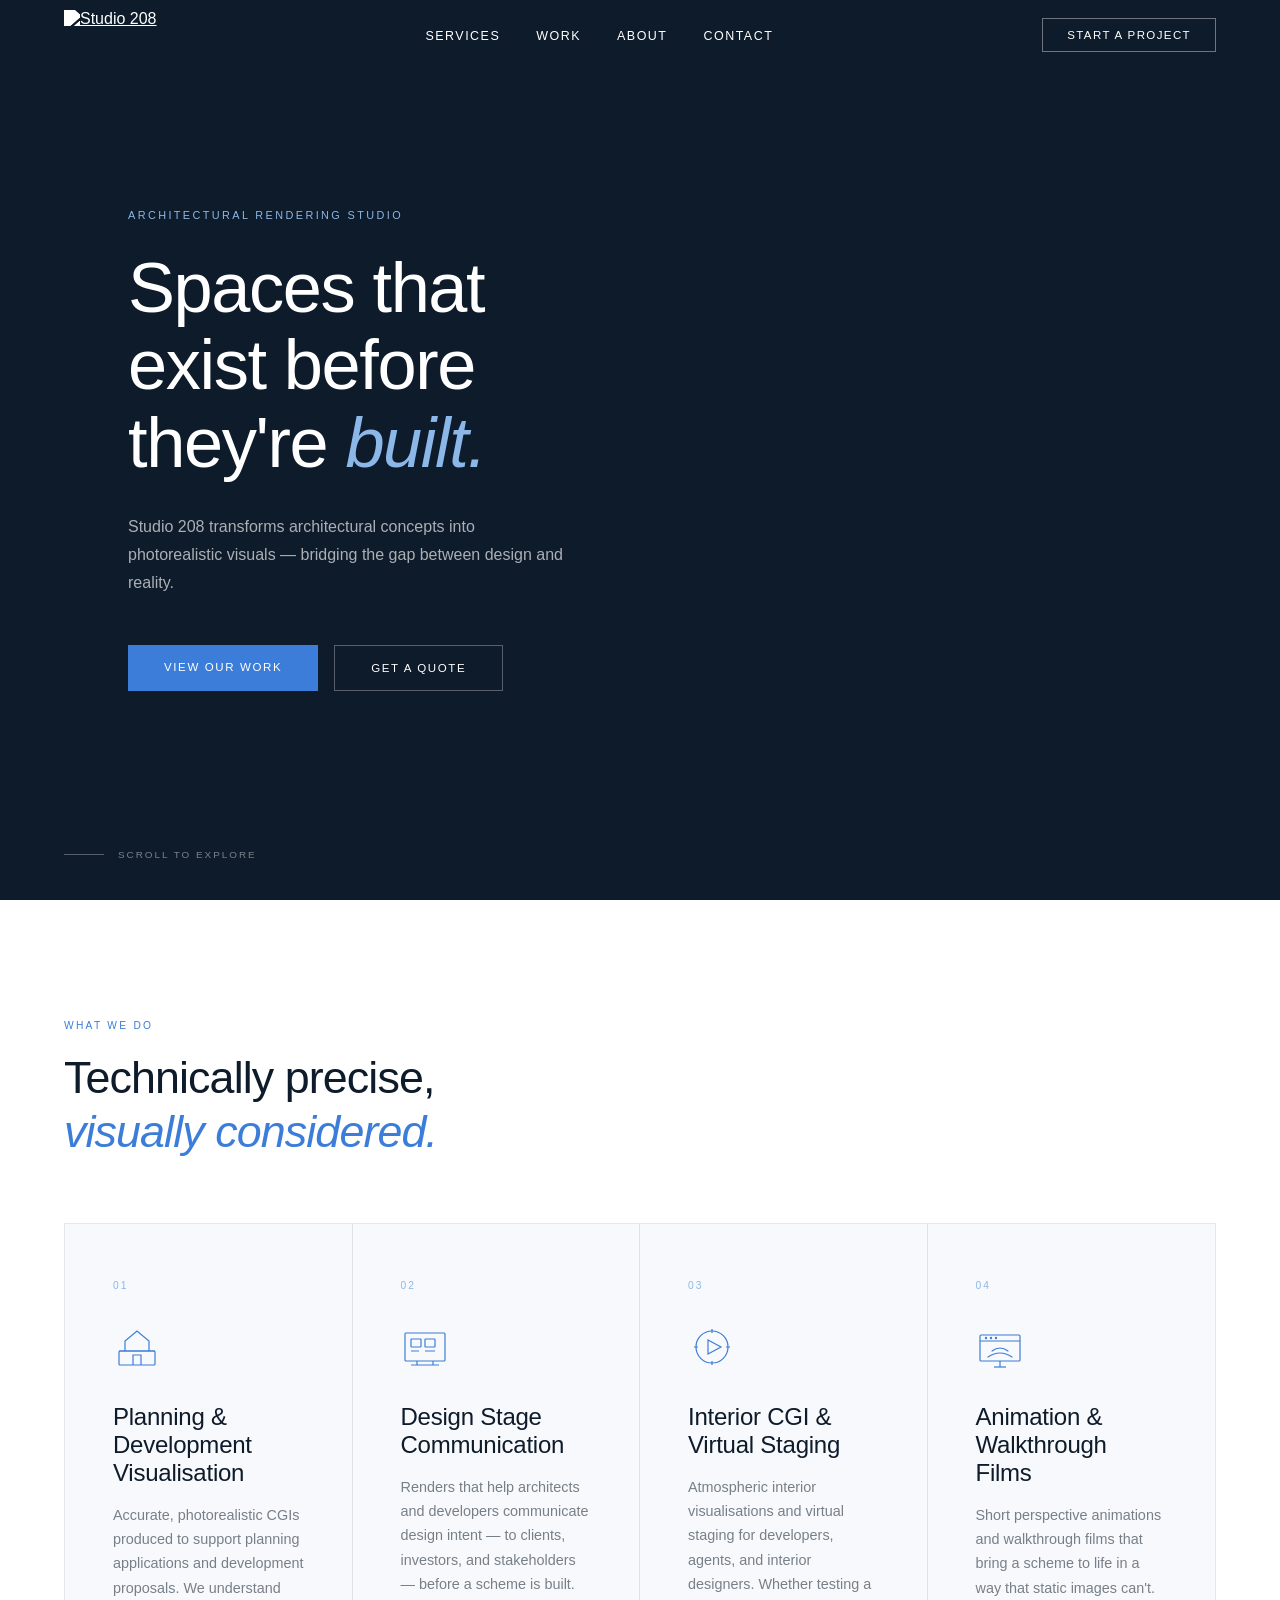
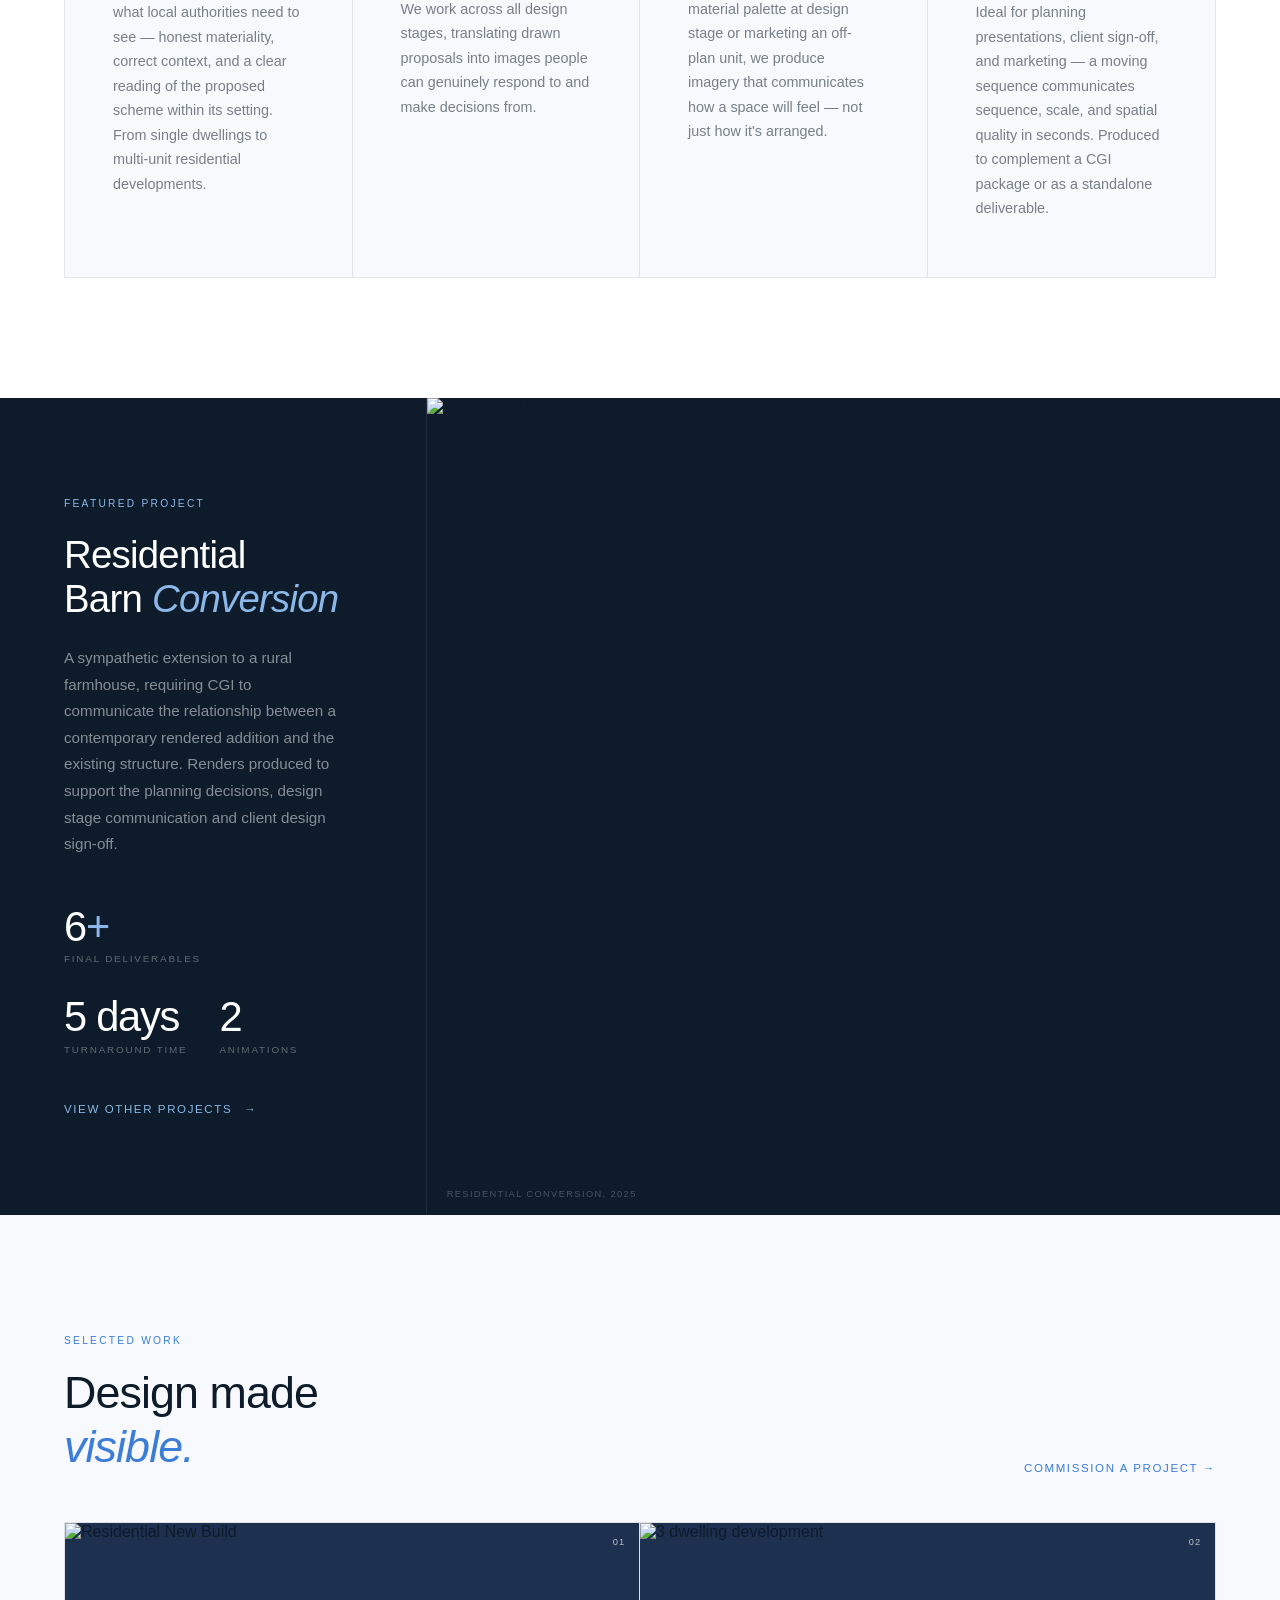
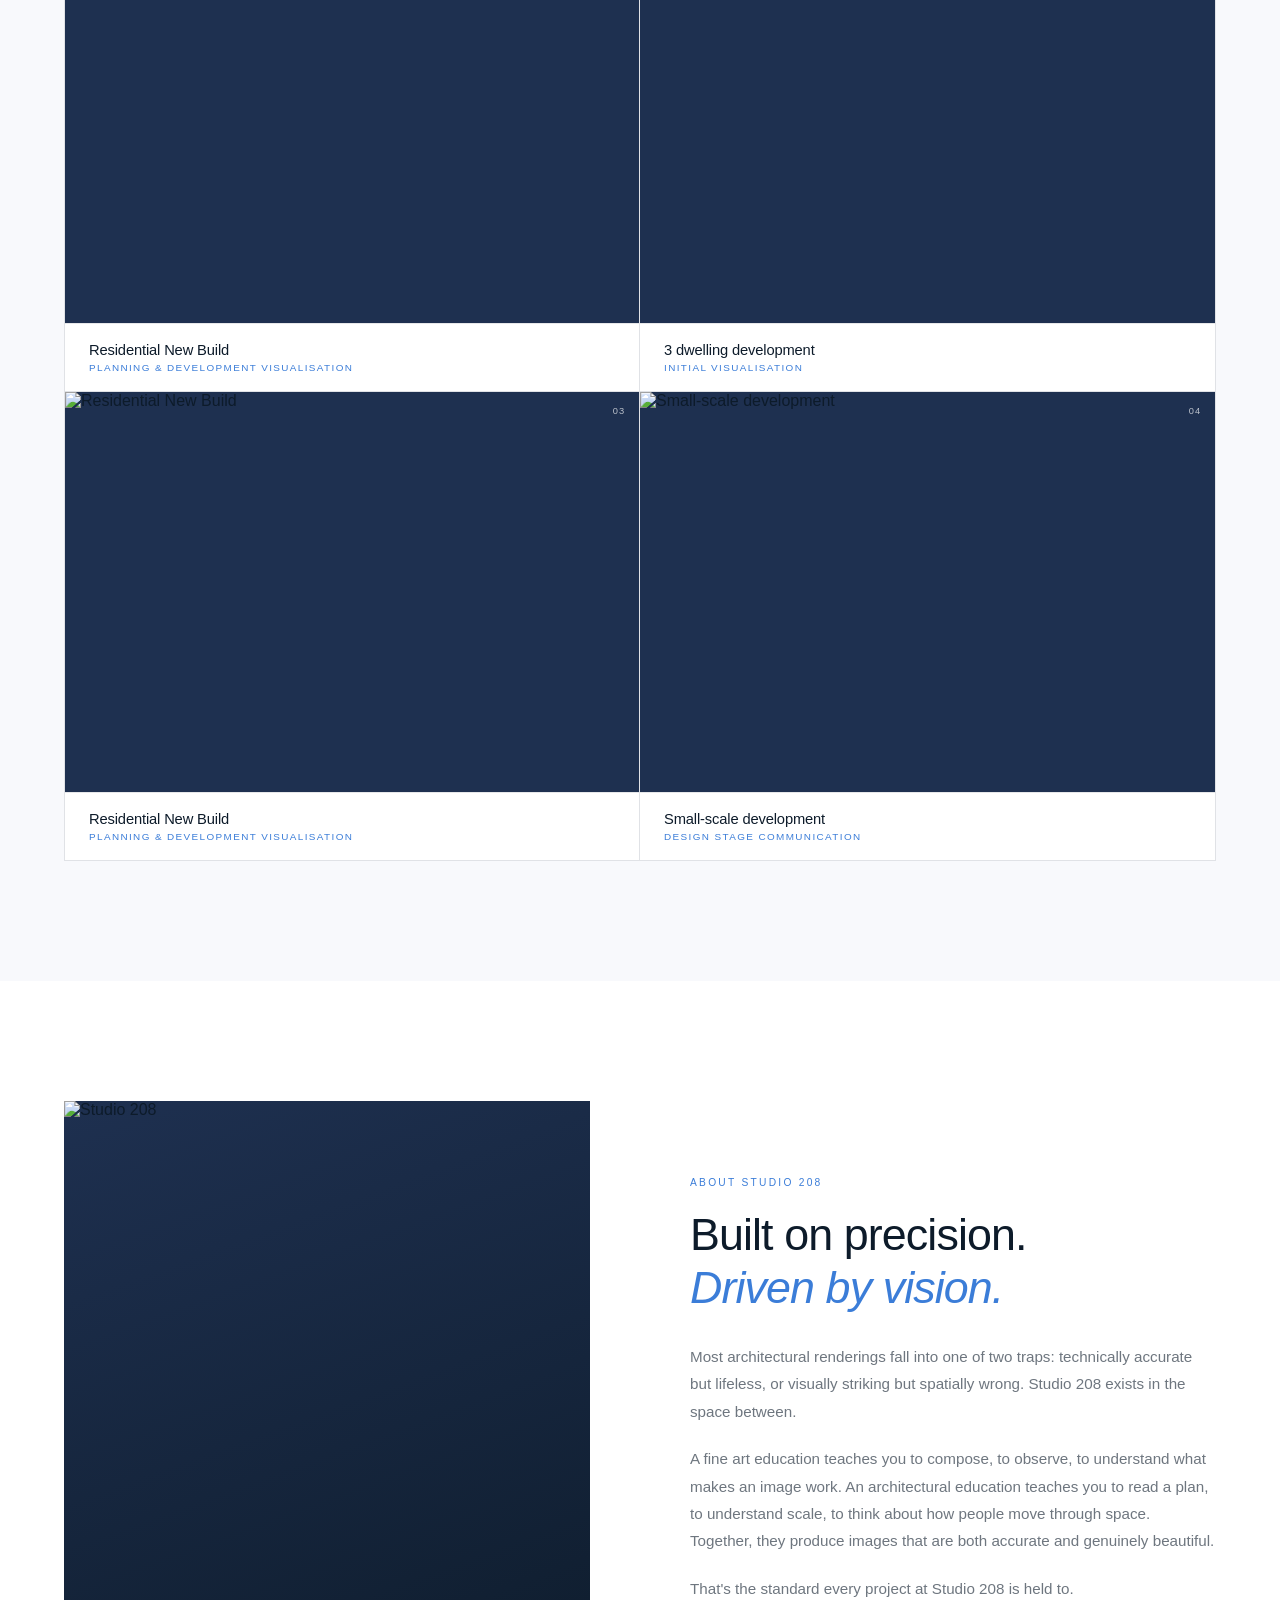
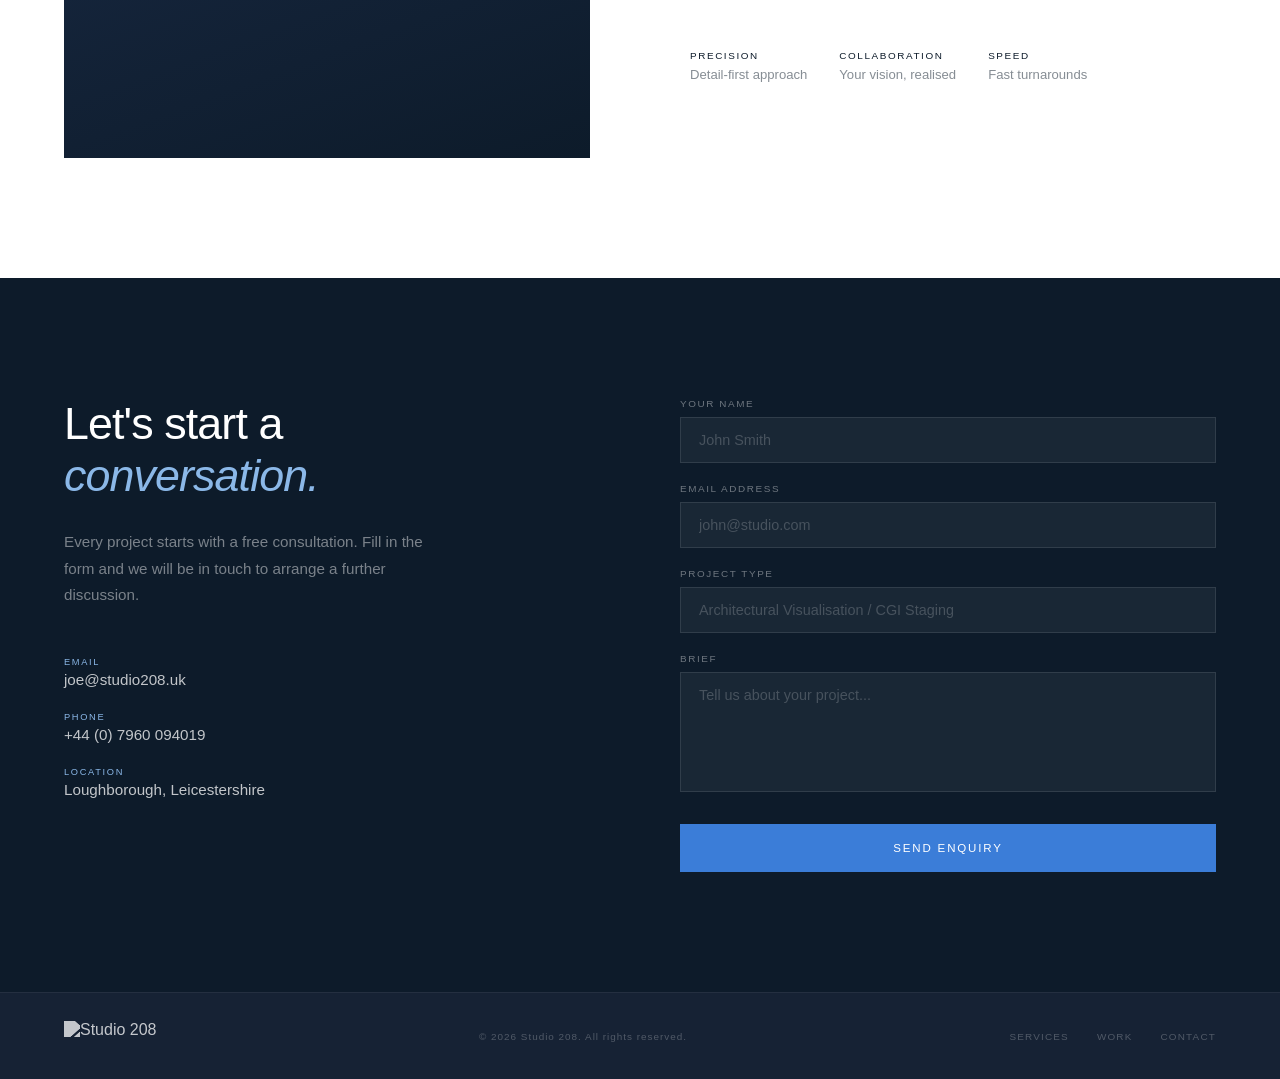
==== index.html @ 5e7001be "Update index.html" ====
<!DOCTYPE html>
<html lang="en"><head><meta http-equiv="Content-Type" content="text/html; charset=UTF-8">
<meta name="viewport" content="width=device-width, initial-scale=1.0">
<title>Studio 208 — Architectural CGI & Rendering Studio</title>
<meta name="description" content="Studio 208 is an architectural CGI and rendering studio based in Loughborough. We produce photorealistic visuals for planning applications, design communication, and virtual staging.">
<meta name="keywords" content="architectural rendering, architectural CGI, planning visualisation, interior CGI, virtual staging, architectural visualisation UK, rendering studio">
<meta name="author" content="Studio 208">
<meta name="robots" content="index, follow">
<link rel="canonical" href="https://studio208.uk/">

<!-- Open Graph -->
<meta property="og:type" content="website">
<meta property="og:url" content="https://studio208.uk/">
<meta property="og:title" content="Studio 208 — Architectural CGI & Rendering Studio">
<meta property="og:description" content="Photorealistic architectural visuals for planning applications, design communication, and virtual staging. Spaces that exist before they're built.">
<meta property="og:image" content="https://pub-74b63b15dc624066a5722d0a6e5751ab.r2.dev/Project_1.png">

<!-- Twitter/X Card -->
<meta name="twitter:card" content="summary_large_image">
<meta name="twitter:title" content="Studio 208 — Architectural CGI & Rendering Studio">
<meta name="twitter:description" content="Photorealistic architectural visuals for planning applications, design communication, and virtual staging.">
<meta name="twitter:image" content="https://pub-74b63b15dc624066a5722d0a6e5751ab.r2.dev/Project_1.png">

<!-- Structured Data -->
<script type="application/ld+json">
{
  "@context": "https://schema.org",
  "@type": "ProfessionalService",
  "name": "Studio 208",
  "description": "Architectural CGI and rendering studio producing photorealistic visuals for planning applications, design communication, and virtual staging.",
  "url": "https://studio208.uk",
  "email": "joe@studio208.uk",
  "telephone": "+447960094019",
  "address": {
    "@type": "PostalAddress",
    "addressLocality": "Loughborough",
    "addressRegion": "Leicestershire",
    "addressCountry": "GB"
  },
  "sameAs": []
}
</script>
<style>
*,*::before,*::after{box-sizing:border-box;margin:0;padding:0;}
html{scroll-behavior:smooth;}
body{
  font-family:'Helvetica Neue',Helvetica,Arial,sans-serif;
  background:#F8F9FC;
  color:#0D1B2A;
  overflow-x:hidden;
}
:root{
  --navy:#0D1B2A;
  --navy-mid:#162234;
  --navy-light:#1E3050;
  --blue:#2A5FA5;
  --blue-mid:#3B7DD8;
  --sky:#8BB8E8;
  --ice:#D4E6F7;
  --white:#FFFFFF;
  --off-white:#F8F9FC;
  --border:rgba(13,27,42,0.1);
}

/* ── NAV ── */
nav{
  position:fixed;top:0;left:0;right:0;z-index:200;
  display:flex;align-items:center;justify-content:space-between;
  padding:10px 64px;
  transition:all 0.4s ease;
}
nav.scrolled{
  background:rgba(248,249,252,0.95);
  backdrop-filter:blur(14px);
  padding:6px 64px;
  border-bottom:1px solid var(--border);
}
.nav-logo img{
  height:50px;
  display:block;
  filter:brightness(0) invert(1);
  transition:filter 0.3s ease;
}
nav.scrolled .nav-logo img{
  filter:brightness(0) invert(0);
}
.nav-links{display:flex;gap:36px;list-style:none;}
.nav-links a{
  font-size:0.78rem;letter-spacing:0.12em;text-transform:uppercase;
  color:var(--white);text-decoration:none;font-weight:400;
  transition:color 0.2s;
}
nav.scrolled .nav-links a{color:var(--navy);}
.nav-links a:hover{color:var(--sky);}
nav.scrolled .nav-links a:hover{color:var(--blue-mid);}
.nav-cta{
  font-size:0.72rem;letter-spacing:0.12em;text-transform:uppercase;
  color:var(--white);border:1px solid rgba(255,255,255,0.4);
  padding:10px 24px;text-decoration:none;font-weight:400;
  transition:all 0.25s;
}
nav.scrolled .nav-cta{color:var(--navy);border-color:var(--navy);}
.nav-cta:hover{background:var(--white);color:var(--navy);}
nav.scrolled .nav-cta:hover{background:var(--navy);color:var(--white);}

/* ── HERO ── */
#hero{
  position:relative;height:100vh;min-height:700px;
  background:var(--navy);overflow:hidden;
  display:flex;align-items:center;
}
#hero-video{
  position:absolute;
  inset:0;
  width:100%;
  height:100%;
  object-fit:cover;
  object-position:center;
  z-index:1;
}
#hero-overlay{
  position:absolute;
  inset:0;
  background:linear-gradient(
    to right,
    rgba(13,27,42,0.82) 0%,
    rgba(13,27,42,0.55) 55%,
    rgba(13,27,42,0.25) 100%
  );
  z-index:2;
}
.hero-content{
  position:relative;z-index:10;
  padding:0 64px;max-width:760px;
}
.hero-eyebrow{
  font-size:0.68rem;letter-spacing:0.22em;text-transform:uppercase;
  color:var(--sky);font-weight:400;margin-bottom:28px;
  opacity:0;transform:translateY(20px);
  animation:fadeUp 0.8s 0.3s forwards;
}
.hero-title{
  font-size:clamp(2.8rem,5.5vw,5.2rem);font-weight:200;
  color:var(--white);line-height:1.1;letter-spacing:-0.02em;margin-bottom:32px;
}
.hero-title .line{display:block;opacity:0;transform:translateY(30px);}
.hero-title .line:nth-child(1){animation:fadeUp 0.9s 0.5s forwards;}
.hero-title .line:nth-child(2){animation:fadeUp 0.9s 0.7s forwards;}
.hero-title .line:nth-child(3){animation:fadeUp 0.9s 0.9s forwards;}
.hero-title em{font-style:italic;font-weight:300;color:var(--sky);}
.hero-sub{
  font-size:1rem;line-height:1.75;color:rgba(255,255,255,0.65);
  font-weight:300;max-width:440px;margin-bottom:48px;
  opacity:0;transform:translateY(20px);animation:fadeUp 0.8s 1.1s forwards;
}
.hero-btns{
  display:flex;gap:16px;
  opacity:0;transform:translateY(20px);animation:fadeUp 0.8s 1.3s forwards;
}
.btn-primary{
  font-size:0.72rem;letter-spacing:0.14em;text-transform:uppercase;
  background:var(--blue-mid);color:var(--white);
  padding:16px 36px;text-decoration:none;font-weight:500;transition:background 0.25s;
}
.btn-primary:hover{background:var(--blue);}
.btn-outline{
  font-size:0.72rem;letter-spacing:0.14em;text-transform:uppercase;
  border:1px solid rgba(255,255,255,0.3);color:var(--white);
  padding:16px 36px;text-decoration:none;font-weight:400;transition:all 0.25s;
}
.btn-outline:hover{background:rgba(255,255,255,0.08);}
.hero-scroll{
  position:absolute;bottom:40px;left:64px;z-index:10;
  display:flex;align-items:center;gap:14px;
  font-size:0.62rem;letter-spacing:0.2em;text-transform:uppercase;
  color:rgba(255,255,255,0.45);
  opacity:0;animation:fadeUp 0.8s 1.6s forwards;
}
.hero-scroll-line{width:40px;height:1px;background:rgba(255,255,255,0.3);}
@keyframes fadeUp{to{opacity:1;transform:translateY(0);}}

/* ── SCROLL REVEAL ── */
.reveal{opacity:0;transform:translateY(40px);transition:opacity 0.7s ease,transform 0.7s ease;}
.reveal.visible{opacity:1;transform:none;}
.reveal-left{opacity:0;transform:translateX(-40px);transition:opacity 0.7s ease,transform 0.7s ease;}
.reveal-left.visible{opacity:1;transform:none;}
.reveal-right{opacity:0;transform:translateX(40px);transition:opacity 0.7s ease,transform 0.7s ease;}
.reveal-right.visible{opacity:1;transform:none;}

/* ── SECTIONS ── */
section{padding:120px 64px;}
.section-label{
  font-size:0.64rem;letter-spacing:0.22em;text-transform:uppercase;
  color:var(--blue-mid);font-weight:500;margin-bottom:20px;
}
.section-title{
  font-size:clamp(2rem,3.5vw,3.2rem);font-weight:200;
  line-height:1.2;letter-spacing:-0.02em;color:var(--navy);
}
.section-title em{font-style:italic;color:var(--blue-mid);}

/* ── SERVICES ── */
#services{background:var(--white);}
.services-grid{
  display:grid;grid-template-columns:repeat(4,1fr);
  gap:0;margin-top:64px;border:1px solid var(--border);
}
.service-card{
  background:var(--off-white);padding:56px 48px;
  position:relative;overflow:hidden;transition:background 0.35s;
  border-right:1px solid var(--border);
}
.service-card:last-child{border-right:none;}
.service-card::before{
  content:'';position:absolute;bottom:0;left:0;right:0;height:3px;
  background:linear-gradient(90deg,var(--blue-mid),var(--sky));
  transform:scaleX(0);transform-origin:left;transition:transform 0.4s ease;
}
.service-card:hover{background:var(--ice);}
.service-card:hover::before{transform:scaleX(1);}
.service-num{font-size:0.64rem;letter-spacing:0.2em;color:var(--sky);font-weight:400;margin-bottom:32px;}
.service-icon{width:48px;height:48px;margin-bottom:28px;color:var(--blue-mid);}
.service-name{font-size:1.5rem;font-weight:300;color:var(--navy);letter-spacing:-0.01em;margin-bottom:16px;}
.service-desc{font-size:0.9rem;line-height:1.7;color:rgba(13,27,42,0.55);font-weight:300;}

/* ── FEATURED ── */
#featured{background:var(--navy);padding:0;position:relative;overflow:hidden;}
#featured-canvas{position:absolute;inset:0;width:100%;height:100%;opacity:0.15;pointer-events:none;}
.featured-inner{position:relative;z-index:5;display:grid;grid-template-columns:4fr 8fr;min-height:680px;}
.featured-left{
  padding:100px 80px 100px 64px;
  display:flex;flex-direction:column;justify-content:center;
  border-right:1px solid rgba(255,255,255,0.08);
}
.featured-label{font-size:0.64rem;letter-spacing:0.22em;text-transform:uppercase;color:var(--sky);margin-bottom:24px;}
.featured-title{
  font-size:clamp(2rem,3vw,3rem);font-weight:200;
  color:var(--white);line-height:1.15;letter-spacing:-0.02em;margin-bottom:24px;
}
.featured-title em{font-style:italic;color:var(--sky);}
.featured-desc{font-size:0.95rem;line-height:1.75;color:rgba(255,255,255,0.5);font-weight:300;margin-bottom:48px;max-width:380px;}
.stats-row{display:flex;gap:32px;margin-bottom:48px;flex-wrap:wrap;}
.stat-num{font-size:2.6rem;font-weight:200;color:var(--white);letter-spacing:-0.03em;line-height:1;white-space:nowrap;}
.stat-num span{color:var(--sky);}
.stat-label{font-size:0.62rem;letter-spacing:0.18em;text-transform:uppercase;color:rgba(255,255,255,0.35);margin-top:6px;}
.featured-link{
  font-size:0.72rem;letter-spacing:0.14em;text-transform:uppercase;
  color:var(--sky);text-decoration:none;display:flex;align-items:center;gap:12px;transition:gap 0.25s;
}
.featured-link:hover{gap:20px;}
.featured-link::after{content:'→';}
.featured-right{display:flex;align-items:stretch;justify-content:center;padding:0;position:relative;}
.render-placeholder{
  width:100%;height:100%;
  position:relative;overflow:hidden;
}
.render-placeholder canvas{position:absolute;inset:0;width:100%;height:100%;}
.render-label{
  position:absolute;bottom:16px;left:20px;
  font-size:0.58rem;letter-spacing:0.15em;text-transform:uppercase;
  color:rgba(255,255,255,0.25);z-index:2;
}

/* ── PROJECTS 2×2 GRID ── */
#projects{background:var(--off-white);}
.projects-header{display:flex;align-items:flex-end;justify-content:space-between;margin-bottom:48px;}
.projects-link{font-size:0.72rem;letter-spacing:0.14em;text-transform:uppercase;color:var(--blue-mid);text-decoration:none;}
.proj-grid{display:grid;grid-template-columns:repeat(2,1fr);gap:0;border:1px solid var(--border);}
.proj-wrap{border-right:1px solid var(--border);border-bottom:1px solid var(--border);}
.proj-wrap:nth-child(2n){border-right:none;}
.proj-wrap:nth-last-child(-n+2){border-bottom:none;}
.proj{
  position:relative;overflow:hidden;cursor:pointer;
  background:var(--navy-light);height:400px;
  opacity:1 !important;transform:none !important;
}

/* ── PROJECT IMAGE ── */
.proj-img{
  position:absolute;inset:0;
  width:100%;height:100%;
  object-fit:cover;
  object-position:center;
  display:block;
  transition:transform 0.6s ease;
}
.proj:hover .proj-img{transform:scale(1.04);}

/* ── PROJECT CANVAS (fallback if no image) ── */
.proj canvas{position:absolute;top:0;left:0;width:100%;height:100%;display:block;}

.proj-overlay{
  position:absolute;inset:0;
  background:linear-gradient(to top,rgba(13,27,42,0.92) 0%,rgba(13,27,42,0) 55%);
  opacity:0;transition:opacity 0.4s;
  display:flex;flex-direction:column;justify-content:flex-end;padding:28px;
  z-index:2;
}
.proj:hover .proj-overlay{opacity:1;}
.proj-overlay-name{font-size:1.05rem;font-weight:300;color:var(--white);letter-spacing:-0.01em;margin-bottom:4px;}
.proj-overlay-type{font-size:0.6rem;letter-spacing:0.18em;text-transform:uppercase;color:var(--sky);}
.proj-num{
  position:absolute;top:14px;right:14px;
  font-size:0.58rem;letter-spacing:0.1em;color:rgba(255,255,255,0.7);
  transition:opacity 0.3s;z-index:3;
}
.proj:hover .proj-num{opacity:0;}
.proj-caption{padding:18px 24px;border-top:1px solid var(--border);background:var(--white);}
.proj-caption-name{font-size:0.92rem;font-weight:400;color:var(--navy);letter-spacing:-0.01em;margin-bottom:4px;}
.proj-caption-type{font-size:0.62rem;letter-spacing:0.14em;text-transform:uppercase;color:var(--blue-mid);font-weight:400;}

/* ── ABOUT ── */
#about{background:var(--white);}
.about-inner{display:grid;grid-template-columns:1fr 1fr;gap:100px;align-items:center;}
.about-image{width:100%;aspect-ratio:4/5;background:linear-gradient(160deg,var(--navy-light),var(--navy));position:relative;overflow:hidden;}
.about-image canvas{position:absolute;inset:0;width:100%;height:100%;display:block;}
.about-text{font-size:0.95rem;line-height:1.8;color:rgba(13,27,42,0.6);font-weight:300;margin-bottom:20px;}
.about-vals{display:flex;gap:32px;margin-top:48px;flex-wrap:wrap;}
.val-name{font-size:0.62rem;letter-spacing:0.16em;text-transform:uppercase;color:var(--navy);font-weight:500;margin-bottom:6px;}
.val-desc{font-size:0.82rem;color:rgba(13,27,42,0.5);font-weight:300;}

/* ── CONTACT ── */
#contact{background:var(--navy);position:relative;overflow:hidden;}
.contact-inner{display:grid;grid-template-columns:1fr 1fr;gap:80px;position:relative;z-index:5;}
.contact-title{font-size:clamp(2.2rem,3.5vw,3.4rem);font-weight:200;color:var(--white);letter-spacing:-0.02em;line-height:1.15;margin-bottom:28px;}
.contact-title em{font-style:italic;color:var(--sky);}
.contact-sub{font-size:0.95rem;line-height:1.75;color:rgba(255,255,255,0.45);font-weight:300;margin-bottom:48px;max-width:380px;}
.contact-details{display:flex;flex-direction:column;gap:24px;}
.contact-item-label{font-size:0.58rem;letter-spacing:0.18em;text-transform:uppercase;color:var(--sky);margin-bottom:4px;}
.contact-item-val{font-size:0.95rem;color:rgba(255,255,255,0.75);font-weight:300;}
.form-group{margin-bottom:20px;}
.form-label{display:block;font-size:0.62rem;letter-spacing:0.16em;text-transform:uppercase;color:rgba(255,255,255,0.4);margin-bottom:8px;}
.form-control{
  width:100%;background:rgba(255,255,255,0.05);
  border:1px solid rgba(255,255,255,0.1);color:var(--white);
  font-family:inherit;font-size:0.9rem;font-weight:300;
  padding:14px 18px;outline:none;transition:border-color 0.2s;
}
.form-control:focus{border-color:var(--sky);}
.form-control::placeholder{color:rgba(255,255,255,0.2);}
textarea.form-control{resize:none;height:120px;}
.btn-form{
  width:100%;font-family:inherit;font-size:0.72rem;letter-spacing:0.16em;
  text-transform:uppercase;background:var(--blue-mid);color:var(--white);
  border:none;padding:18px;cursor:pointer;transition:background 0.25s;margin-top:8px;
}
.btn-form:hover{background:var(--blue);}

/* ── FOOTER ── */
footer{
  background:var(--navy-mid);padding:28px 64px;
  display:flex;align-items:center;justify-content:space-between;
  border-top:1px solid rgba(255,255,255,0.06);
}
footer .footer-logo{height:30px;display:block;filter:brightness(0) invert(1);opacity:0.75;}
.footer-copy{font-size:0.62rem;letter-spacing:0.1em;color:rgba(255,255,255,0.25);}
.footer-links{display:flex;gap:28px;}
.footer-links a{font-size:0.62rem;letter-spacing:0.12em;text-transform:uppercase;color:rgba(255,255,255,0.25);text-decoration:none;transition:color 0.2s;}
.footer-links a:hover{color:rgba(255,255,255,0.6);}

/* ── MOBILE HAMBURGER ── */
.nav-hamburger{display:none;flex-direction:column;gap:5px;cursor:pointer;padding:8px;background:none;border:none;z-index:300;}
.nav-hamburger span{display:block;width:24px;height:1.5px;background:var(--white);transition:all 0.3s ease;}
nav.scrolled .nav-hamburger span{background:var(--navy);}
.nav-hamburger.open span:nth-child(1){transform:translateY(6.5px) rotate(45deg);}
.nav-hamburger.open span:nth-child(2){opacity:0;}
.nav-hamburger.open span:nth-child(3){transform:translateY(-6.5px) rotate(-45deg);}
.nav-mobile-menu{display:none;position:fixed;top:0;left:0;right:0;bottom:0;background:var(--navy);z-index:250;flex-direction:column;align-items:center;justify-content:center;gap:40px;}
.nav-mobile-menu.open{display:flex;}
.nav-mobile-menu a{font-size:1.4rem;letter-spacing:0.1em;text-transform:uppercase;color:var(--white);text-decoration:none;font-weight:200;}
.nav-mobile-menu .nav-cta-mobile{font-size:0.72rem;letter-spacing:0.14em;background:var(--blue-mid);color:var(--white);padding:16px 36px;text-decoration:none;font-weight:500;margin-top:8px;}

/* ── TABLET (≤ 900px) ── */
@media (max-width:900px){
  nav{padding:12px 32px;}
  nav.scrolled{padding:8px 32px;}
  .nav-links,.nav-cta{display:none;}
  .nav-hamburger{display:flex;}
  .nav-logo img{height:20px;}
  section{padding:80px 32px;}
  .hero-content{padding:0 32px;max-width:100%;}
  .hero-scroll{left:32px;}
  .services-grid{grid-template-columns:1fr 1fr;}
  .service-card:nth-child(2){border-right:none;}
  .service-card:nth-child(1),.service-card:nth-child(2){border-bottom:1px solid var(--border);}
  .service-card:nth-child(3){border-bottom:1px solid var(--border);}
  .service-card:nth-child(4){border-right:none;}
  .service-card:nth-child(3){border-right:1px solid var(--border);}
  .service-card:last-child{border-bottom:none;}
  .service-card{padding:40px 32px;}
  .featured-inner{grid-template-columns:1fr;}
  .featured-left{padding:64px 32px;border-right:none;border-bottom:1px solid rgba(255,255,255,0.08);}
  .featured-right{padding:0;min-height:380px;}
  .stats-row{gap:32px;}
  .proj-grid{grid-template-columns:1fr 1fr;}
  .proj{height:320px;}
  .about-inner{grid-template-columns:1fr;gap:48px;}
  .about-image{aspect-ratio:16/9;max-height:400px;}
  .contact-inner{grid-template-columns:1fr;gap:48px;}
  footer{padding:24px 32px;flex-wrap:wrap;gap:16px;}
  footer .footer-logo{height:72px;}
}

/* ── MOBILE (≤ 600px) ── */
@media (max-width:600px){
  nav{padding:10px 20px;}
  nav.scrolled{padding:6px 20px;}
  .nav-logo img{height:18px;}
  section{padding:64px 20px;}
  .hero-title{font-size:clamp(2.2rem,9vw,3.2rem);}
  .hero-sub{font-size:0.9rem;}
  .hero-btns{flex-direction:column;gap:12px;}
  .btn-primary,.btn-outline{text-align:center;padding:14px 28px;}
  .hero-scroll{left:20px;}
  .services-grid{grid-template-columns:1fr;}
  .service-card{border-right:none !important;border-bottom:1px solid var(--border) !important;}
  .service-card:last-child{border-bottom:none !important;}
  .service-card{padding:36px 24px;}
  .service-name{font-size:1.25rem;}
  .featured-left{padding:48px 20px;}
  .featured-right{padding:0;}
  .featured-right{min-height:420px;}
  .stats-row{flex-wrap:wrap;gap:24px;}
  .stat-num{font-size:2rem;}
  .featured-title{font-size:clamp(1.8rem,6vw,2.4rem);}
  .proj-grid{grid-template-columns:1fr;}
  .proj-wrap{border-right:none !important;}
  .proj-wrap:nth-last-child(-n+2){border-bottom:1px solid var(--border) !important;}
  .proj-wrap:last-child{border-bottom:none !important;}
  .proj{height:280px;}
  .proj-caption{padding:14px 20px;}
  .projects-header{flex-direction:column;align-items:flex-start;gap:16px;}
  .about-inner{gap:32px;}

  /* ── ABOUT IMAGE: show full portrait render, no cropping ── */
  .about-image{
    aspect-ratio:unset;       /* remove fixed ratio that was cutting the image */
    max-height:none;          /* remove tablet max-height carried in */
    height:auto;              /* let the image's natural height dictate the container */
    overflow:visible;         /* allow the image to breathe */
  }
  .about-image img{
    position:static !important;   /* take it out of absolute positioning */
    width:100% !important;
    height:auto !important;        /* natural aspect ratio, nothing clipped */
    object-fit:unset !important;
    display:block !important;
  }

  .about-vals{gap:20px;}
  .contact-title{font-size:clamp(1.8rem,6vw,2.8rem);}
  footer{flex-direction:column;align-items:flex-start;gap:20px;padding:24px 20px;}
  footer .footer-logo{height:56px;}
  .footer-links{flex-wrap:wrap;gap:16px;}
}
</style>
</head>
<body>

<!-- NAV -->
<nav id="nav">
  <a href="#" class="nav-logo">
    <img src="https://pub-74b63b15dc624066a5722d0a6e5751ab.r2.dev/Cleaned_Logo_Longer.svg" alt="Studio 208">
  </a>
  <ul class="nav-links">
    <li><a href="#services">Services</a></li>
    <li><a href="#projects">Work</a></li>
    <li><a href="#about">About</a></li>
    <li><a href="#contact">Contact</a></li>
  </ul>
  <a href="#contact" class="nav-cta">Start a Project</a>
  <button class="nav-hamburger" id="hamburger" aria-label="Toggle menu">
    <span></span><span></span><span></span>
  </button>
</nav>

<!-- MOBILE MENU OVERLAY -->
<div class="nav-mobile-menu" id="mobileMenu">
  <a href="#services" class="mobile-link">Services</a>
  <a href="#projects" class="mobile-link">Work</a>
  <a href="#about" class="mobile-link">About</a>
  <a href="#contact" class="mobile-link">Contact</a>
  <a href="#contact" class="nav-cta-mobile">Start a Project</a>
</div>

<!-- HERO -->
<section id="hero">
  <video
    id="hero-video"
    src="https://pub-74b63b15dc624066a5722d0a6e5751ab.r2.dev/Hero_Video.mp4"
    autoplay
    muted
    loop
    playsinline
    preload="auto"
  ></video>
  <div id="hero-overlay"></div>
  <div class="hero-content">
    <div class="hero-eyebrow">Architectural Rendering Studio</div>
    <h1 class="hero-title">
      <span class="line">Spaces that</span>
      <span class="line">exist before</span>
      <span class="line">they're <em>built.</em></span>
    </h1>
    <p class="hero-sub">Studio 208 transforms architectural concepts into photorealistic visuals — bridging the gap between design and reality.</p>
    <div class="hero-btns">
      <a href="#projects" class="btn-primary">View Our Work</a>
      <a href="#contact" class="btn-outline">Get a Quote</a>
    </div>
  </div>
  <div class="hero-scroll">
    <div class="hero-scroll-line"></div>
    Scroll to explore
  </div>
</section>

<!-- SERVICES -->
<section id="services">
  <div class="reveal">
    <div class="section-label">What We Do</div>
    <h2 class="section-title">Technically precise,<br><em>visually considered.</em></h2>
  </div>
  <div class="services-grid">
    <div class="service-card reveal" style="transition-delay:0.05s">
      <div class="service-num">01</div>
      <svg class="service-icon" viewBox="0 0 48 48" fill="none" stroke="currentColor" stroke-width="1.2">
        <rect x="6" y="28" width="36" height="14" rx="1"></rect>
        <path d="M12 28V18l12-10 12 10v10"></path>
        <path d="M20 42V32h8v10"></path>
        <line x1="6" y1="28" x2="42" y2="28"></line>
      </svg>
      <div class="service-name">Planning & Development Visualisation</div>
      <p class="service-desc">Accurate, photorealistic CGIs produced to support planning applications and development proposals. We understand what local authorities need to see — honest materiality, correct context, and a clear reading of the proposed scheme within its setting. From single dwellings to multi-unit residential developments.</p>
    </div>
    <div class="service-card reveal" style="transition-delay:0.15s">
      <div class="service-num">02</div>
      <svg class="service-icon" viewBox="0 0 48 48" fill="none" stroke="currentColor" stroke-width="1.2">
        <rect x="4" y="10" width="40" height="28" rx="1"></rect>
        <path d="M16 38v4M32 38v4M10 42h28"></path>
        <rect x="10" y="16" width="10" height="8" rx="0.5"></rect>
        <rect x="24" y="16" width="10" height="8" rx="0.5"></rect>
        <path d="M10 28h8M24 28h10"></path>
      </svg>
      <div class="service-name">Design Stage Communication</div>
      <p class="service-desc">Renders that help architects and developers communicate design intent — to clients, investors, and stakeholders — before a scheme is built. We work across all design stages, translating drawn proposals into images people can genuinely respond to and make decisions from.</p>
    </div>
    <div class="service-card reveal" style="transition-delay:0.25s">
      <div class="service-num">03</div>
      <svg class="service-icon" viewBox="0 0 48 48" fill="none" stroke="currentColor" stroke-width="1.2">
        <circle cx="24" cy="24" r="16"></circle>
        <polygon points="20,17 20,31 33,24"></polygon>
        <path d="M6 24h4M38 24h4M24 6v4M24 38v4"></path>
      </svg>
      <div class="service-name">Interior CGI & Virtual Staging</div>
      <p class="service-desc">Atmospheric interior visualisations and virtual staging for developers, agents, and interior designers. Whether testing a material palette at design stage or marketing an off-plan unit, we produce imagery that communicates how a space will feel — not just how it's arranged.</p>
    </div>
    <div class="service-card reveal" style="transition-delay:0.35s">
      <div class="service-num">04</div>
      <svg class="service-icon" viewBox="0 0 48 48" fill="none" stroke="currentColor" stroke-width="1.2">
        <rect x="4" y="12" width="40" height="26" rx="1"></rect>
        <path d="M4 18h40"></path>
        <circle cx="10" cy="15" r="1.2" fill="currentColor" stroke="none"></circle>
        <circle cx="15" cy="15" r="1.2" fill="currentColor" stroke="none"></circle>
        <circle cx="20" cy="15" r="1.2" fill="currentColor" stroke="none"></circle>
        <path d="M16 28 Q24 22 32 28" stroke-linecap="round"></path>
        <path d="M12 34 Q24 26 36 34" stroke-linecap="round"></path>
        <line x1="24" y1="38" x2="24" y2="44"></line>
        <line x1="18" y1="44" x2="30" y2="44"></line>
      </svg>
      <div class="service-name">Animation & Walkthrough Films</div>
      <p class="service-desc">Short perspective animations and walkthrough films that bring a scheme to life in a way that static images can't. Ideal for planning presentations, client sign-off, and marketing — a moving sequence communicates sequence, scale, and spatial quality in seconds. Produced to complement a CGI package or as a standalone deliverable.</p>
    </div>
  </div>
</section>

<!-- FEATURED PROJECT -->
<section id="featured">
  <canvas id="featured-canvas" width="1652" height="680"></canvas>
  <div class="featured-inner">
    <div class="featured-left reveal-left">
      <div class="featured-label">Featured Project</div>
      <h2 class="featured-title">Residential<br>Barn <em>Conversion</em></h2>
      <p class="featured-desc">A sympathetic extension to a rural farmhouse, requiring CGI to communicate the relationship between a contemporary rendered addition and the existing structure. Renders produced to support the planning decisions, design stage communication and client design sign-off.</p>
      <div class="stats-row">
        <div><div class="stat-num">6<span>+</span></div><div class="stat-label">Final Deliverables</div></div>
        <div><div class="stat-num">5 days</div><div class="stat-label">Turnaround Time</div></div>
        <div><div class="stat-num">2</div><div class="stat-label">Animations</div></div>
      </div>
      <a href="#projects" class="featured-link">View Other Projects</a>
    </div>
    <div class="featured-right reveal-right">
      <div class="render-placeholder">
        <img src="https://pub-74b63b15dc624066a5722d0a6e5751ab.r2.dev/Project_1.png" 
           alt="Residential Barn Conversion"
           style="position:absolute;inset:0;width:100%;height:100%;object-fit:cover;display:block;">
        <div class="render-label">Residential Conversion, 2025</div>
      </div>
    </div>
  </div>
</section>

<!-- PROJECTS -->
<section id="projects">
  <div class="projects-header reveal">
    <div>
      <div class="section-label">Selected Work</div>
      <h2 class="section-title">Design made<br><em>visible.</em></h2>
    </div>
    <a href="#contact" class="projects-link">Commission a project →</a>
  </div>
  <div class="proj-grid" id="proj-grid"></div>
</section>

<!-- ABOUT -->
<section id="about">
  <div class="about-inner">
    <div class="about-image reveal-left">
        <img src="https://pub-74b63b15dc624066a5722d0a6e5751ab.r2.dev/Dark%20shower%20render.png"
       alt="Studio 208"
       style="position:absolute;inset:0;width:100%;height:100%;object-fit:cover;display:block;">
    </div>
    <div class="reveal-right">
      <div class="section-label">About Studio 208</div>
      <h2 class="section-title" style="margin-bottom:28px">Built on precision.<br><em>Driven by vision.</em></h2>
      <p class="about-text">Most architectural renderings fall into one of two traps: technically accurate but lifeless, or visually striking but spatially wrong. Studio 208 exists in the space between.</p>
      <p class="about-text">A fine art education teaches you to compose, to observe, to understand what makes an image work. An architectural education teaches you to read a plan, to understand scale, to think about how people move through space. Together, they produce images that are both accurate and genuinely beautiful.</p>
      <p class="about-text">That's the standard every project at Studio 208 is held to.</p>
      <div class="about-vals">
        <div><div class="val-name">Precision</div><div class="val-desc">Detail-first approach</div></div>
        <div><div class="val-name">Collaboration</div><div class="val-desc">Your vision, realised</div></div>
        <div><div class="val-name">Speed</div><div class="val-desc">Fast turnarounds</div></div>
      </div>
    </div>
  </div>
</section>

<!-- CONTACT -->
<section id="contact">
  <div class="contact-inner">
    <div class="reveal-left">
      <h2 class="contact-title">Let's start a<br><em>conversation.</em></h2>
      <p class="contact-sub">Every project starts with a free consultation. Fill in the form and we will be in touch to arrange a further discussion.</p>
      <div class="contact-details">
        <div><div class="contact-item-label">Email</div><div class="contact-item-val"><a href="mailto:joe@studio208.uk" style="color:rgba(255,255,255,0.75);text-decoration:none;">joe@studio208.uk</a></div></div>
        <div><div class="contact-item-label">Phone</div><div class="contact-item-val">+44 (0) 7960 094019</div></div>
        <div><div class="contact-item-label">Location</div><div class="contact-item-val">Loughborough, Leicestershire</div></div>
      </div>
    </div>
    <div class="reveal-right">
      <form action="https://formspree.io/f/mnjonloe" method="POST">
        <div class="form-group"><label class="form-label">Your Name</label><input class="form-control" type="text" name="name" placeholder="John Smith" required></div>
        <div class="form-group"><label class="form-label">Email Address</label><input class="form-control" type="email" name="email" placeholder="john@studio.com" required></div>
        <div class="form-group"><label class="form-label">Project Type</label><input class="form-control" type="text" name="project_type" placeholder="Architectural Visualisation / CGI Staging"></div>
        <div class="form-group"><label class="form-label">Brief</label><textarea class="form-control" name="message" placeholder="Tell us about your project..."></textarea></div>
        <button type="submit" class="btn-form">Send Enquiry</button>
      </form>
    </div>
  </div>
</section>

<!-- FOOTER -->
<footer>
  <img class="footer-logo" src="https://pub-74b63b15dc624066a5722d0a6e5751ab.r2.dev/Cleaned_Logo_Longer.svg" alt="Studio 208">
  <div class="footer-copy">© 2026 Studio 208. All rights reserved.</div>
  <div class="footer-links">
    <a href="#services">Services</a>
    <a href="#projects">Work</a>
    <a href="#contact">Contact</a>
  </div>
</footer>

<script>
// ── NAV SCROLL ──
const nav = document.getElementById('nav');
window.addEventListener('scroll', () => {
  nav.classList.toggle('scrolled', window.scrollY > 60);
});

// ── SCROLL REVEAL ──
const io = new IntersectionObserver(entries => {
  entries.forEach(e => { if(e.isIntersecting){e.target.classList.add('visible');io.unobserve(e.target);} });
}, {threshold:0.1});
document.querySelectorAll('.reveal,.reveal-left,.reveal-right').forEach(el => io.observe(el));

// ── FEATURED BG CANVAS ──
(function(){
  const c=document.getElementById('featured-canvas');
  if(!c)return;
  const ctx=c.getContext('2d');
  let W,H,t=0;
  function resize(){W=c.width=c.offsetWidth;H=c.height=c.offsetHeight;}
  function draw(){
    ctx.clearRect(0,0,W,H);t+=0.4;
    const cx=W*0.5,cy=H*0.5;
    for(let r=40;r<Math.min(W,H)*0.55;r+=55){
      ctx.beginPath();
      for(let i=0;i<6;i++){
        const a=(i/6)*Math.PI*2+t*0.002;
        i===0?ctx.moveTo(cx+Math.cos(a)*r,cy+Math.sin(a)*r*0.45):ctx.lineTo(cx+Math.cos(a)*r,cy+Math.sin(a)*r*0.45);
      }
      ctx.closePath();ctx.strokeStyle='rgba(59,125,216,0.08)';ctx.lineWidth=0.6;ctx.stroke();
    }
    for(let i=0;i<8;i++){
      const a=(i/8)*Math.PI*2+t*0.004,r=Math.min(W,H)*0.32;
      const x=cx+Math.cos(a)*r,y=cy+Math.sin(a)*r*0.4,s=16;
      ctx.strokeStyle='rgba(139,184,232,0.1)';ctx.lineWidth=0.7;ctx.strokeRect(x-s,y-s,s*2,s*2);
    }
    requestAnimationFrame(draw);
  }
  window.addEventListener('resize',resize);
  resize();draw();
})();

// ── ABOUT CANVAS ──
(function(){
  const c=document.getElementById('about-canvas');
  if(!c)return;
  const ctx=c.getContext('2d');
  let W,H,drawn=false;
  function resize(){
    const p=c.parentElement;
    W=c.width=p.offsetWidth||400;
    H=c.height=p.offsetHeight||500;
    drawn=false;
  }
  function draw(){
    if(!drawn){
      ctx.clearRect(0,0,W,H);
      const bg=ctx.createLinearGradient(0,0,W,H);
      bg.addColorStop(0,'#1E3050');bg.addColorStop(1,'#0D1B2A');
      ctx.fillStyle=bg;ctx.fillRect(0,0,W,H);
      ctx.strokeStyle='rgba(139,184,232,0.06)';ctx.lineWidth=0.5;
      for(let x=0;x<W;x+=32){ctx.beginPath();ctx.moveTo(x,0);ctx.lineTo(x,H);ctx.stroke();}
      for(let y=0;y<H;y+=32){ctx.beginPath();ctx.moveTo(0,y);ctx.lineTo(W,y);ctx.stroke();}
      ctx.strokeStyle='rgba(139,184,232,0.55)';ctx.lineWidth=1;
      const gnd=H*0.72,bx=W*0.15;
      ctx.beginPath();
      ctx.moveTo(0,gnd);ctx.lineTo(bx,gnd);
      ctx.lineTo(bx,H*0.55);ctx.lineTo(bx+W*0.12,H*0.55);
      ctx.lineTo(bx+W*0.12,H*0.3);ctx.lineTo(bx+W*0.18,H*0.3);
      ctx.lineTo(bx+W*0.18,H*0.15);ctx.lineTo(bx+W*0.32,H*0.15);
      ctx.lineTo(bx+W*0.32,H*0.35);ctx.lineTo(bx+W*0.44,H*0.35);
      ctx.lineTo(bx+W*0.44,H*0.55);ctx.lineTo(bx+W*0.56,H*0.55);
      ctx.lineTo(bx+W*0.56,gnd);ctx.lineTo(W,gnd);
      ctx.stroke();
      ctx.strokeStyle='rgba(59,125,216,0.22)';ctx.lineWidth=0.5;ctx.setLineDash([4,5]);
      ctx.beginPath();ctx.moveTo(bx,H*0.82);ctx.lineTo(bx+W*0.56,H*0.82);ctx.stroke();
      ctx.setLineDash([]);
      [[bx+W*0.18,H*0.15],[bx+W*0.32,H*0.15],[bx+W*0.12,H*0.3],[bx+W*0.32,H*0.35]].forEach(([px,py])=>{
        ctx.beginPath();ctx.arc(px,py,3,0,Math.PI*2);
        ctx.fillStyle='rgba(139,184,232,0.6)';ctx.fill();
      });
      drawn=true;
    }
    requestAnimationFrame(draw);
  }
  window.addEventListener('resize',()=>{resize();draw();});
  setTimeout(()=>{resize();draw();},100);
})();

// ── PROJECT DATA ──
const projects=[
  {
    name: 'Residential New Build',
    type: 'Planning & Development Visualisation',
    img:  'https://pub-74b63b15dc624066a5722d0a6e5751ab.r2.dev/Project_3.png',
    eyebrow: 'Ongoing project · 2025',
    desc: 'A sympathetic conversion of a traditional agricultural barn into a four-bedroom family home. The brief called for retaining the agricultural character of the structure while introducing a contemporary interior language — exposed steelwork, full-height glazing to the south elevation, and a mezzanine study overlooking the open-plan living space.',
    meta: [
      { label: 'Project type', val: 'Residential conversion' },
      { label: 'Services', val: 'Exterior & interior CGI' },
      { label: 'Status', val: 'In progress' },
    ],
    images: [
      'https://pub-74b63b15dc624066a5722d0a6e5751ab.r2.dev/Project_1.png',
      null,
      null,
    ],
    imgLabels: ['Exterior view', 'Image coming soon', 'Image coming soon']
  },
  {
    name: '3 dwelling development',
    type: 'Initial Visualisation',
    img:  'https://pub-74b63b15dc624066a5722d0a6e5751ab.r2.dev/Georgian.png',
    eyebrow: 'Theoretical project · 2024',
    desc: 'A speculative interior visualisation exploring the adaptive reuse of a Victorian warehouse apartment. The project demonstrates how CGI can be used to test material palettes and spatial arrangements before committing to a full scheme.',
    meta: [
      { label: 'Project type', val: 'Interior CGI' },
      { label: 'Services', val: 'Virtual staging' },
      { label: 'Status', val: 'Completed' },
    ],
    images: [
      'https://pub-74b63b15dc624066a5722d0a6e5751ab.r2.dev/Georgian.png',
      null,
    ],
    imgLabels: ['Interior view', 'Image coming soon']
  },
  {
    name: 'Residential New Build',
    type: 'Planning & Development Visualisation',
    img:  'https://pub-74b63b15dc624066a5722d0a6e5751ab.r2.dev/Project_2.jpg',
    eyebrow: 'Ongoing project · 2025',
    desc: 'Photorealistic exterior visualisations for a contemporary self-build in a semi-rural setting. Renders were produced to support a full planning application, communicating the relationship between the proposed building and its landscape context.',
    meta: [
      { label: 'Project type', val: 'New build' },
      { label: 'Services', val: 'Planning CGI' },
      { label: 'Status', val: 'In progress' },
    ],
    images: [
      'https://pub-74b63b15dc624066a5722d0a6e5751ab.r2.dev/Project_2.jpg',
      null,
      null,
    ],
    imgLabels: ['Rear elevation', 'Image coming soon', 'Image coming soon']
  },
  {
    name: 'Small-scale development',
    type: 'Design Stage Communication',
    img:  'https://pub-74b63b15dc624066a5722d0a6e5751ab.r2.dev/4no_homes.png',
    eyebrow: 'Competition entry · 2024',
    desc: 'Atmospheric competition renders for a proposed visitor centre exploring light and shadow as primary architectural devices. A deliberately dramatic rendering approach was chosen to communicate the experiential quality of the proposal to the judging panel.',
    meta: [
      { label: 'Project type', val: 'Cultural / public' },
      { label: 'Services', val: 'Competition CGI' },
      { label: 'Status', val: 'Submitted' },
    ],
    images: [
      'https://pub-74b63b15dc624066a5722d0a6e5751ab.r2.dev/4no_homes.png',
      null,
    ],
    imgLabels: ['Main view', 'Image coming soon']
  },
];

const fallbackCols = ['#1a3a6b','#1e3a5f','#162a4a','#1a3560'];
const grid=document.getElementById('proj-grid');
projects.forEach((p,i)=>{
  const wrap=document.createElement('div');wrap.className='proj-wrap';
  const div=document.createElement('div');div.className='proj';

  if(p.img){
    const img=document.createElement('img');
    img.className='proj-img';
    img.src=p.img;
    img.alt=p.name;
    div.appendChild(img);
  } else {
    const cvs=document.createElement('canvas');
    cvs.style.cssText='position:absolute;top:0;left:0;width:100%;height:100%;display:block;';
    div.appendChild(cvs);
    function drawScene(){
      const W=div.offsetWidth,H=div.offsetHeight;
      if(!W||!H){setTimeout(drawScene,50);return;}
      cvs.width=W;cvs.height=H;
      const ctx=cvs.getContext('2d');
      ctx.clearRect(0,0,W,H);
      const col=fallbackCols[i];
      const sky=ctx.createLinearGradient(0,0,0,H*0.65);
      sky.addColorStop(0,col);sky.addColorStop(1,'#2a4a70');
      ctx.fillStyle=sky;ctx.fillRect(0,0,W,H*0.65);
      ctx.fillStyle='#0d1b2a';ctx.fillRect(0,H*0.65,W,H*0.35);
      ctx.fillStyle='#12243a';ctx.fillRect(0,H*0.72,W,H*0.06);
      const seed=i*17;
      const bw=W*(0.28+(seed%5)*0.035),bh=H*(0.46+(seed%6)*0.045);
      const bx=W*0.5-bw/2+((seed%3)-1)*W*0.05,by=H*0.65-bh;
      const bf=ctx.createLinearGradient(bx,by,bx+bw,by+bh);
      bf.addColorStop(0,'#2a5fa5');bf.addColorStop(0.4,'#1e3a6e');bf.addColorStop(1,'#0d1b2a');
      ctx.fillStyle=bf;ctx.fillRect(bx,by,bw,bh);
      ctx.fillStyle='rgba(139,184,232,0.22)';ctx.fillRect(bx,by,2,bh);
      const wR=Math.max(4,Math.floor(bh/14)),wC=Math.max(2,Math.floor(bw/12));
      const wp=bw/(wC+1),hp=bh/(wR+1);
      for(let r=1;r<=wR;r++) for(let col2=1;col2<=wC;col2++){
        if(Math.random()>0.22){
          ctx.fillStyle=`rgba(139,184,232,${0.25+Math.random()*0.5})`;
          ctx.fillRect(bx+col2*wp-wp*0.22,by+r*hp-hp*0.28,wp*0.44,hp*0.5);
        }
      }
      [-1,1].forEach(side=>{
        const fw=side<0?bx*0.85:(W-(bx+bw))*0.8;
        const fbw=fw*0.55,fbh=H*(0.22+(seed%4)*0.04);
        const fbx=side<0?W*0.03:bx+bw+W*0.04;
        if(fbw>12){
          const ff=ctx.createLinearGradient(fbx,H*0.65-fbh,fbx,H*0.65);
          ff.addColorStop(0,'#162234');ff.addColorStop(1,'#0d1b2a');
          ctx.fillStyle=ff;ctx.fillRect(fbx,H*0.65-fbh,fbw,fbh);
        }
      });
      const gx=W*(0.15+(i%2)*0.5),gy=H*0.1;
      const glow=ctx.createRadialGradient(gx,gy,0,gx,gy,H*0.28);
      glow.addColorStop(0,'rgba(139,184,232,0.14)');glow.addColorStop(1,'rgba(0,0,0,0)');
      ctx.fillStyle=glow;ctx.fillRect(0,0,W,H*0.65);
    }
    window.addEventListener('resize',drawScene);
    setTimeout(drawScene,200+i*20);
  }

  const ov=document.createElement('div');ov.className='proj-overlay';
  ov.innerHTML=`<div class="proj-overlay-name">${p.name}</div><div class="proj-overlay-type">${p.type}</div>`;
  div.appendChild(ov);

  const num=document.createElement('div');num.className='proj-num';
  num.textContent=String(i+1).padStart(2,'0');div.appendChild(num);

  const caption=document.createElement('div');caption.className='proj-caption';
  caption.innerHTML=`<div class="proj-caption-name">${p.name}</div><div class="proj-caption-type">${p.type}</div>`;

  div.style.cursor='pointer';
  caption.style.cursor='pointer';

  wrap.appendChild(div);wrap.appendChild(caption);grid.appendChild(wrap);
});

// ── HAMBURGER MENU ──
const hamburger=document.getElementById('hamburger');
const mobileMenu=document.getElementById('mobileMenu');
hamburger.addEventListener('click',()=>{
  hamburger.classList.toggle('open');
  mobileMenu.classList.toggle('open');
  document.body.style.overflow=mobileMenu.classList.contains('open')?'hidden':'';
});
mobileMenu.querySelectorAll('a').forEach(link=>{
  link.addEventListener('click',()=>{
    hamburger.classList.remove('open');
    mobileMenu.classList.remove('open');
    document.body.style.overflow='';
  });
});
  
// ── IOS VIDEO AUTOPLAY NUDGE ──
(function(){
  const v = document.getElementById('hero-video');
  if(!v) return;
  // Attempt play immediately
  const p = v.play();
  if(p !== undefined){
    p.catch(() => {
      // Autoplay blocked — try again on first user interaction
      const tryPlay = () => { v.play(); document.removeEventListener('touchstart', tryPlay); };
      document.addEventListener('touchstart', tryPlay, {once: true});
    });
  }
})();
</script>
</body>
</html>
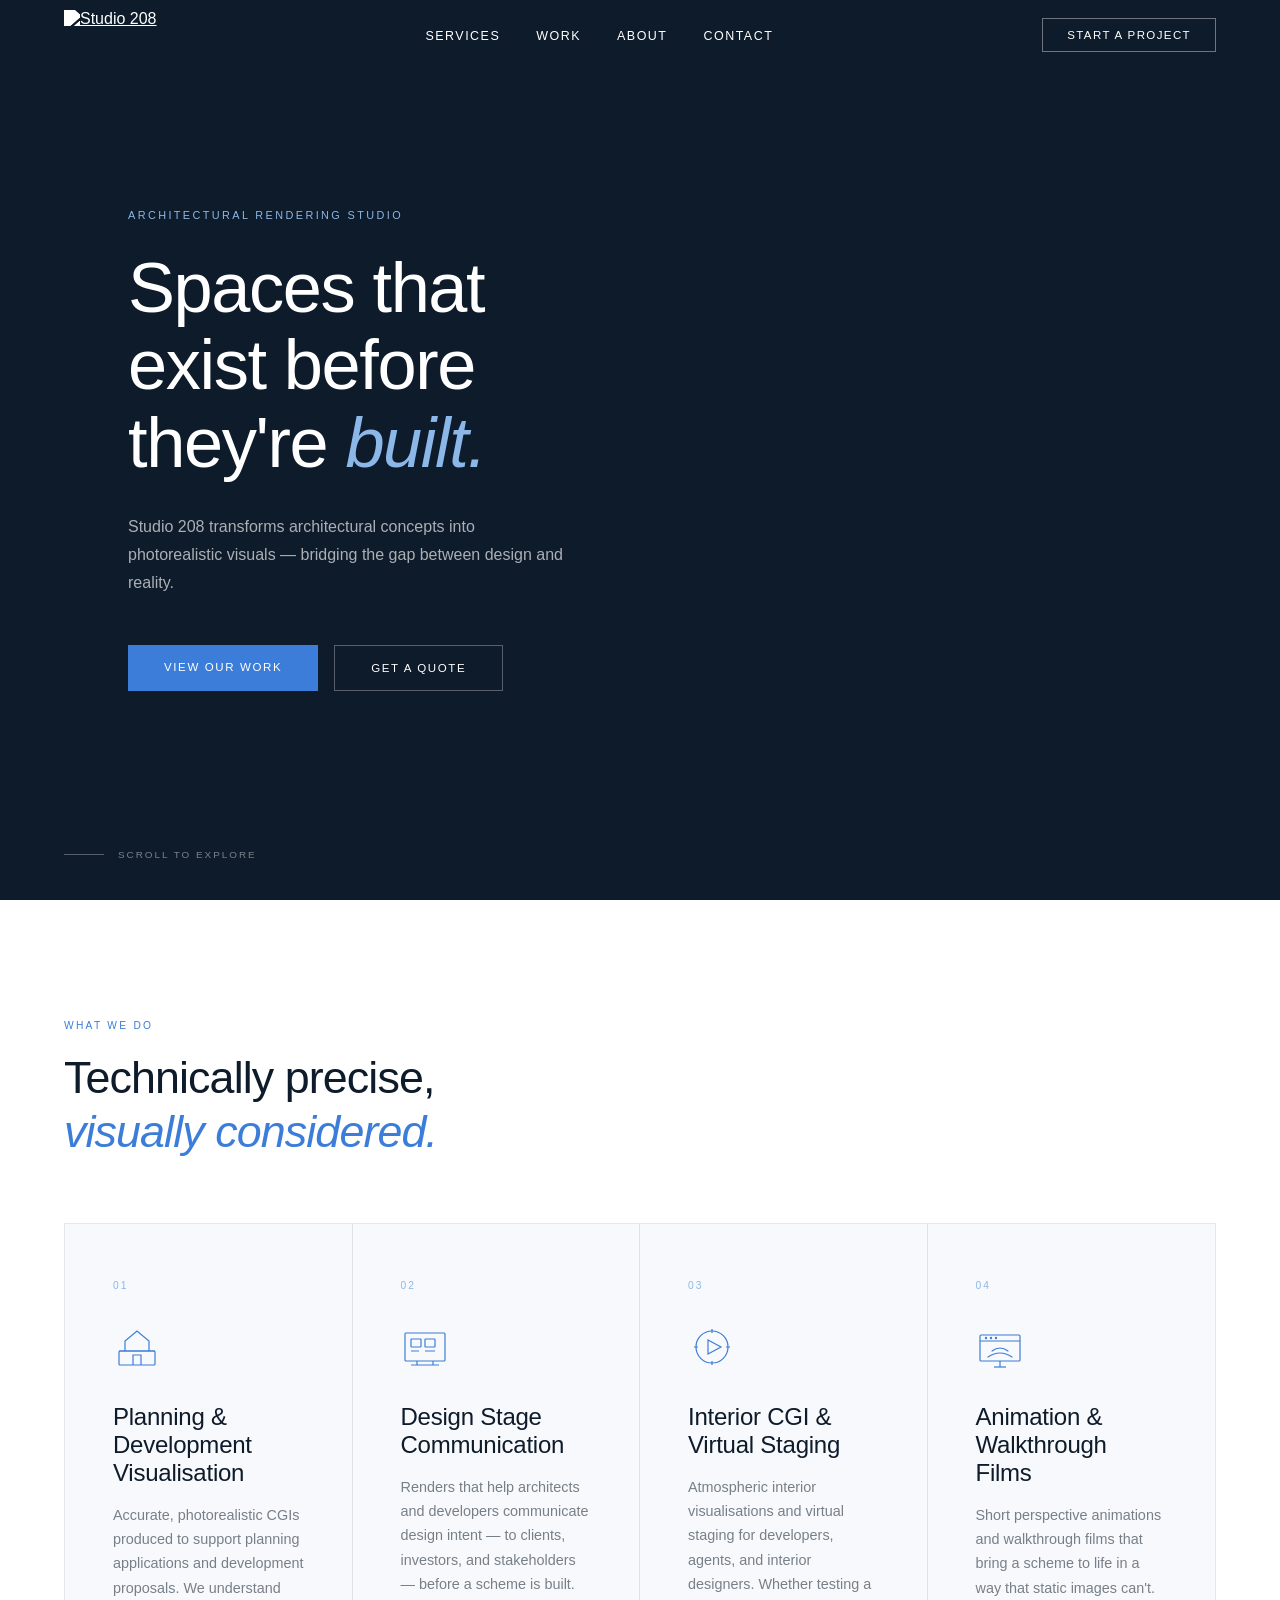
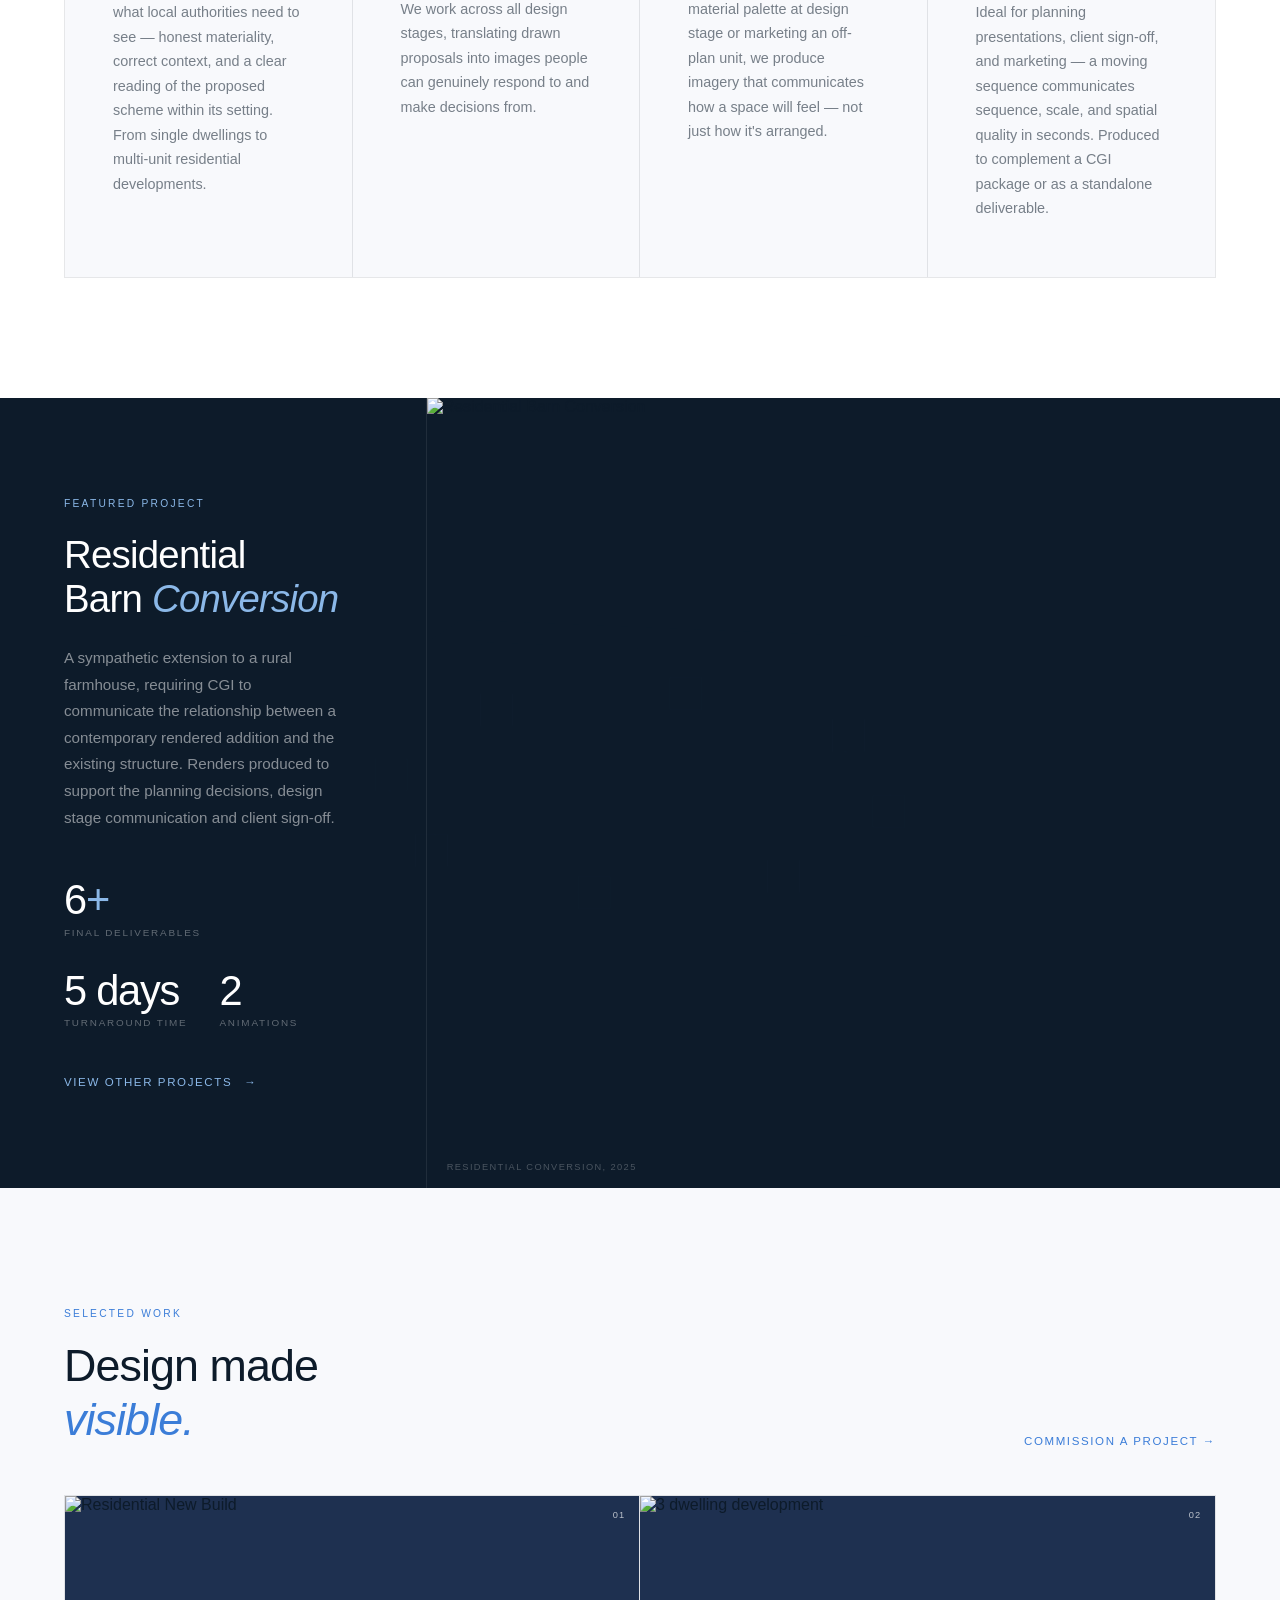
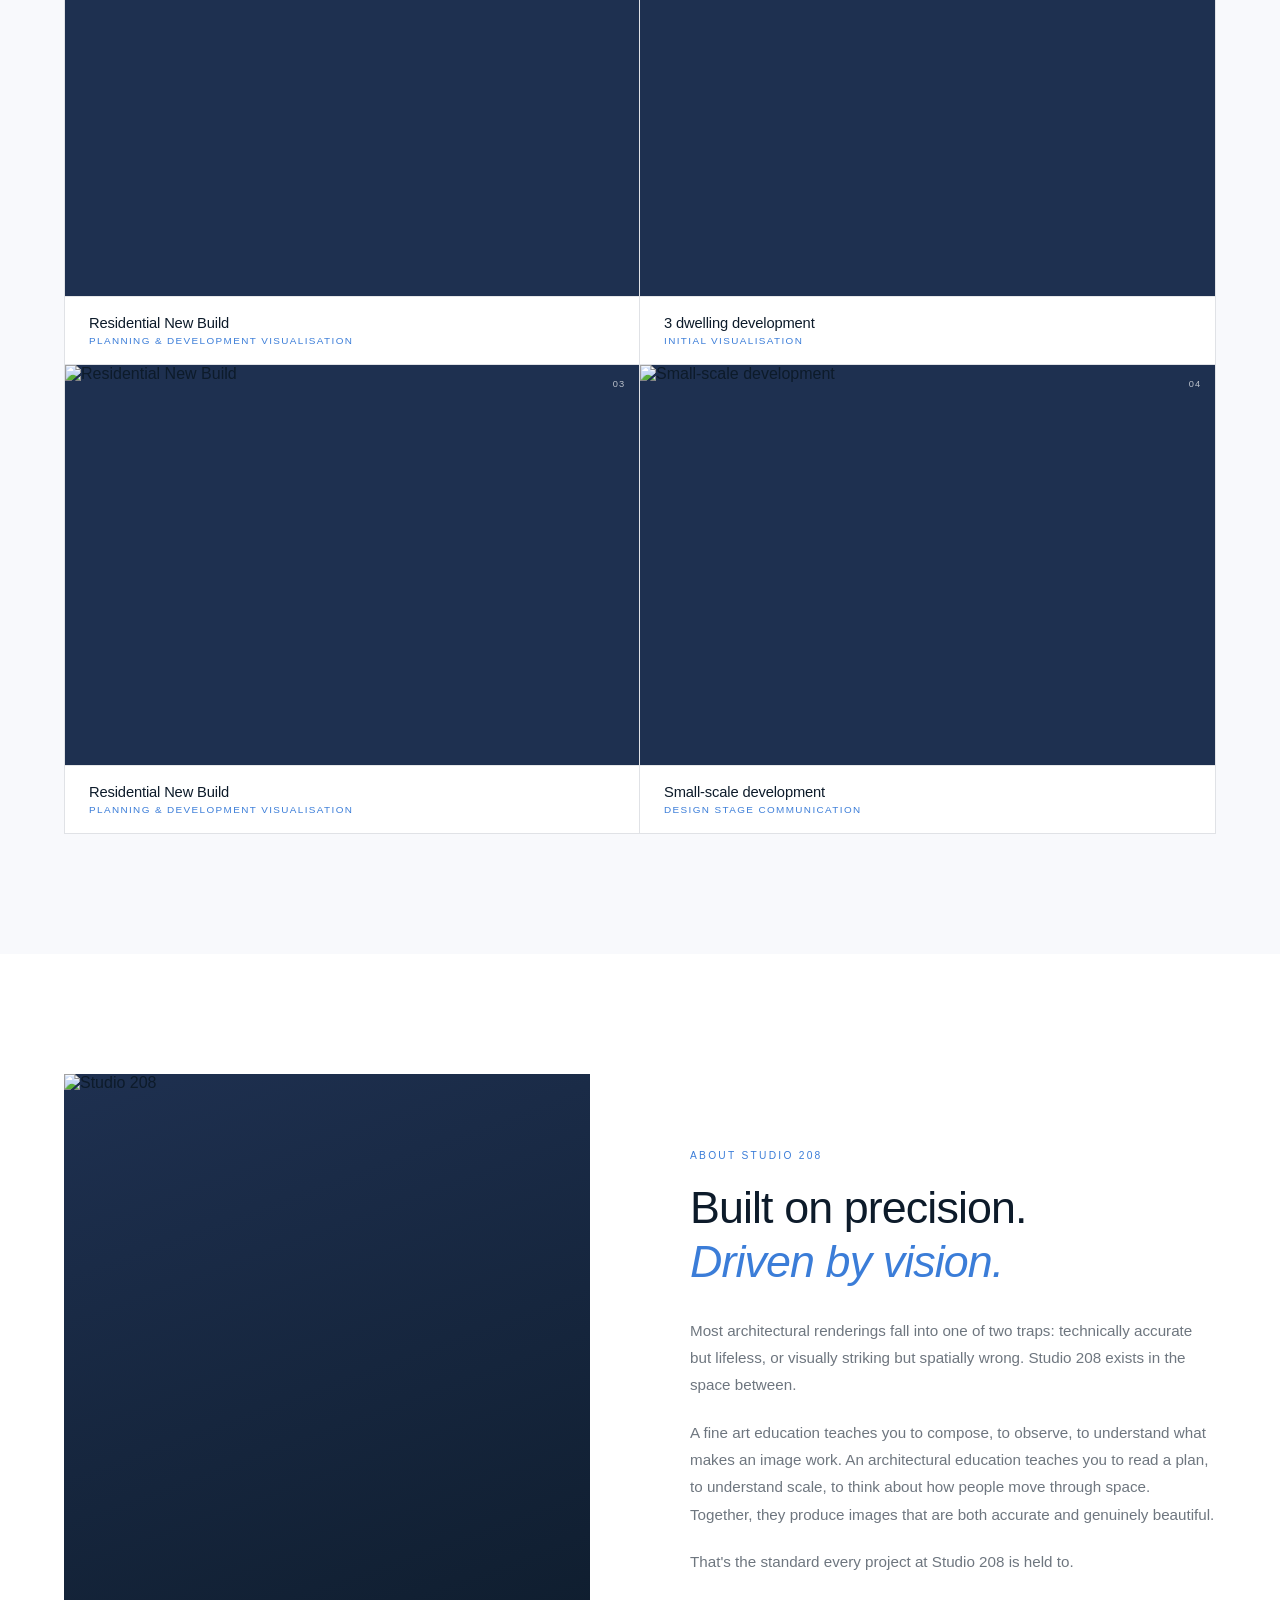
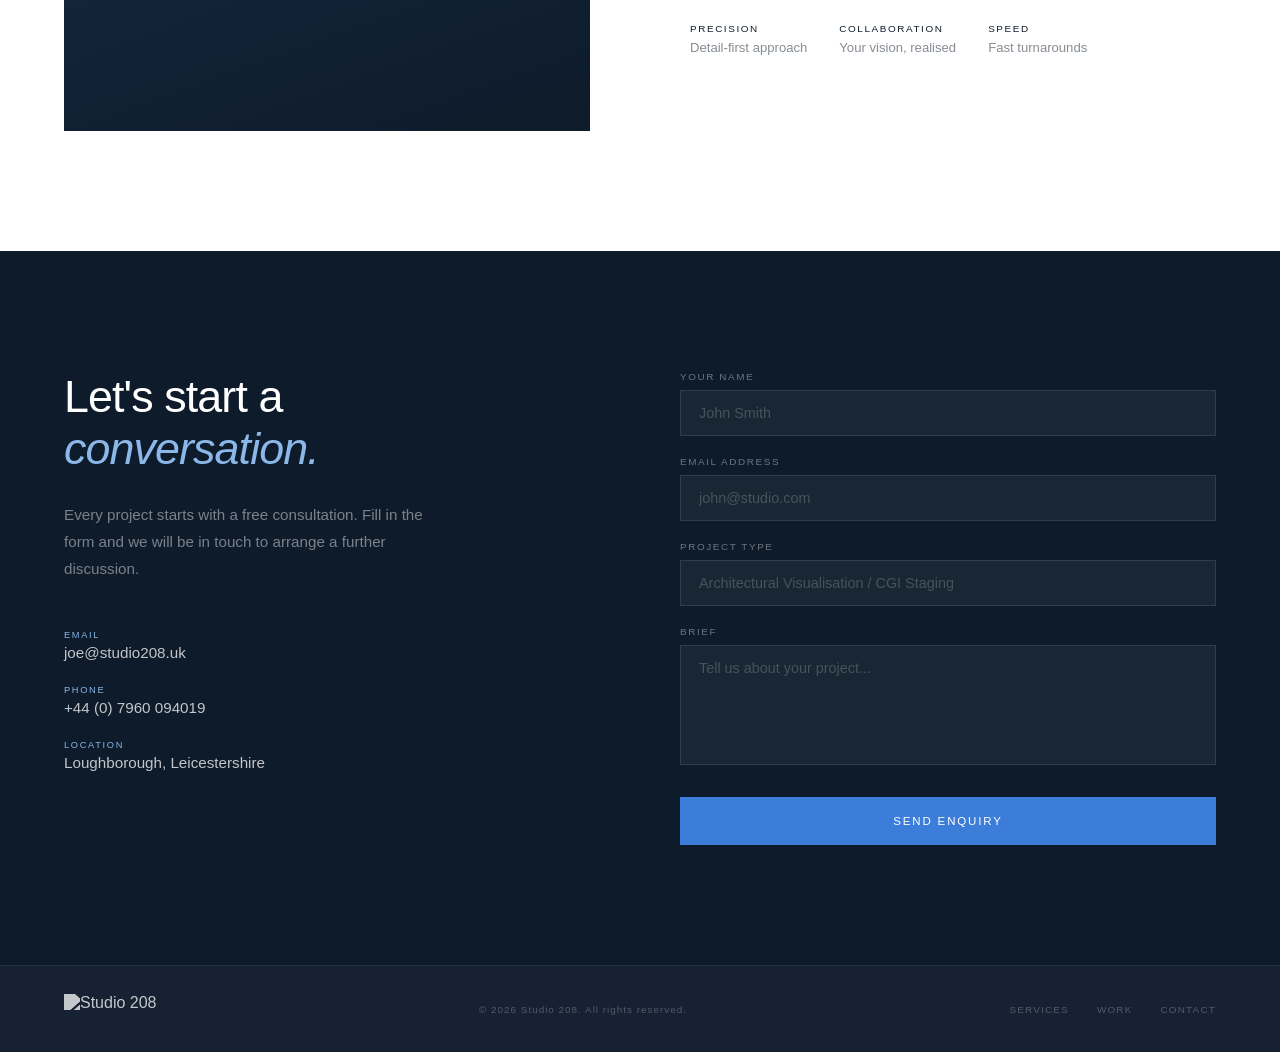
==== commit df7b2efb: "Update index.html" ====
--- a/index.html
+++ b/index.html
@@ -580,7 +580,7 @@
     <div class="featured-left reveal-left">
       <div class="featured-label">Featured Project</div>
       <h2 class="featured-title">Residential<br>Barn <em>Conversion</em></h2>
-      <p class="featured-desc">A sympathetic extension to a rural farmhouse, requiring CGI to communicate the relationship between a contemporary rendered addition and the existing structure. Renders produced to support the planning decisions, design stage communication and client design sign-off.</p>
+      <p class="featured-desc">A sympathetic extension to a rural farmhouse, requiring CGI to communicate the relationship between a contemporary rendered addition and the existing structure. Renders produced to support the planning decisions, design stage communication and client sign-off.</p>
       <div class="stats-row">
         <div><div class="stat-num">6<span>+</span></div><div class="stat-label">Final Deliverables</div></div>
         <div><div class="stat-num">5 days</div><div class="stat-label">Turnaround Time</div></div>
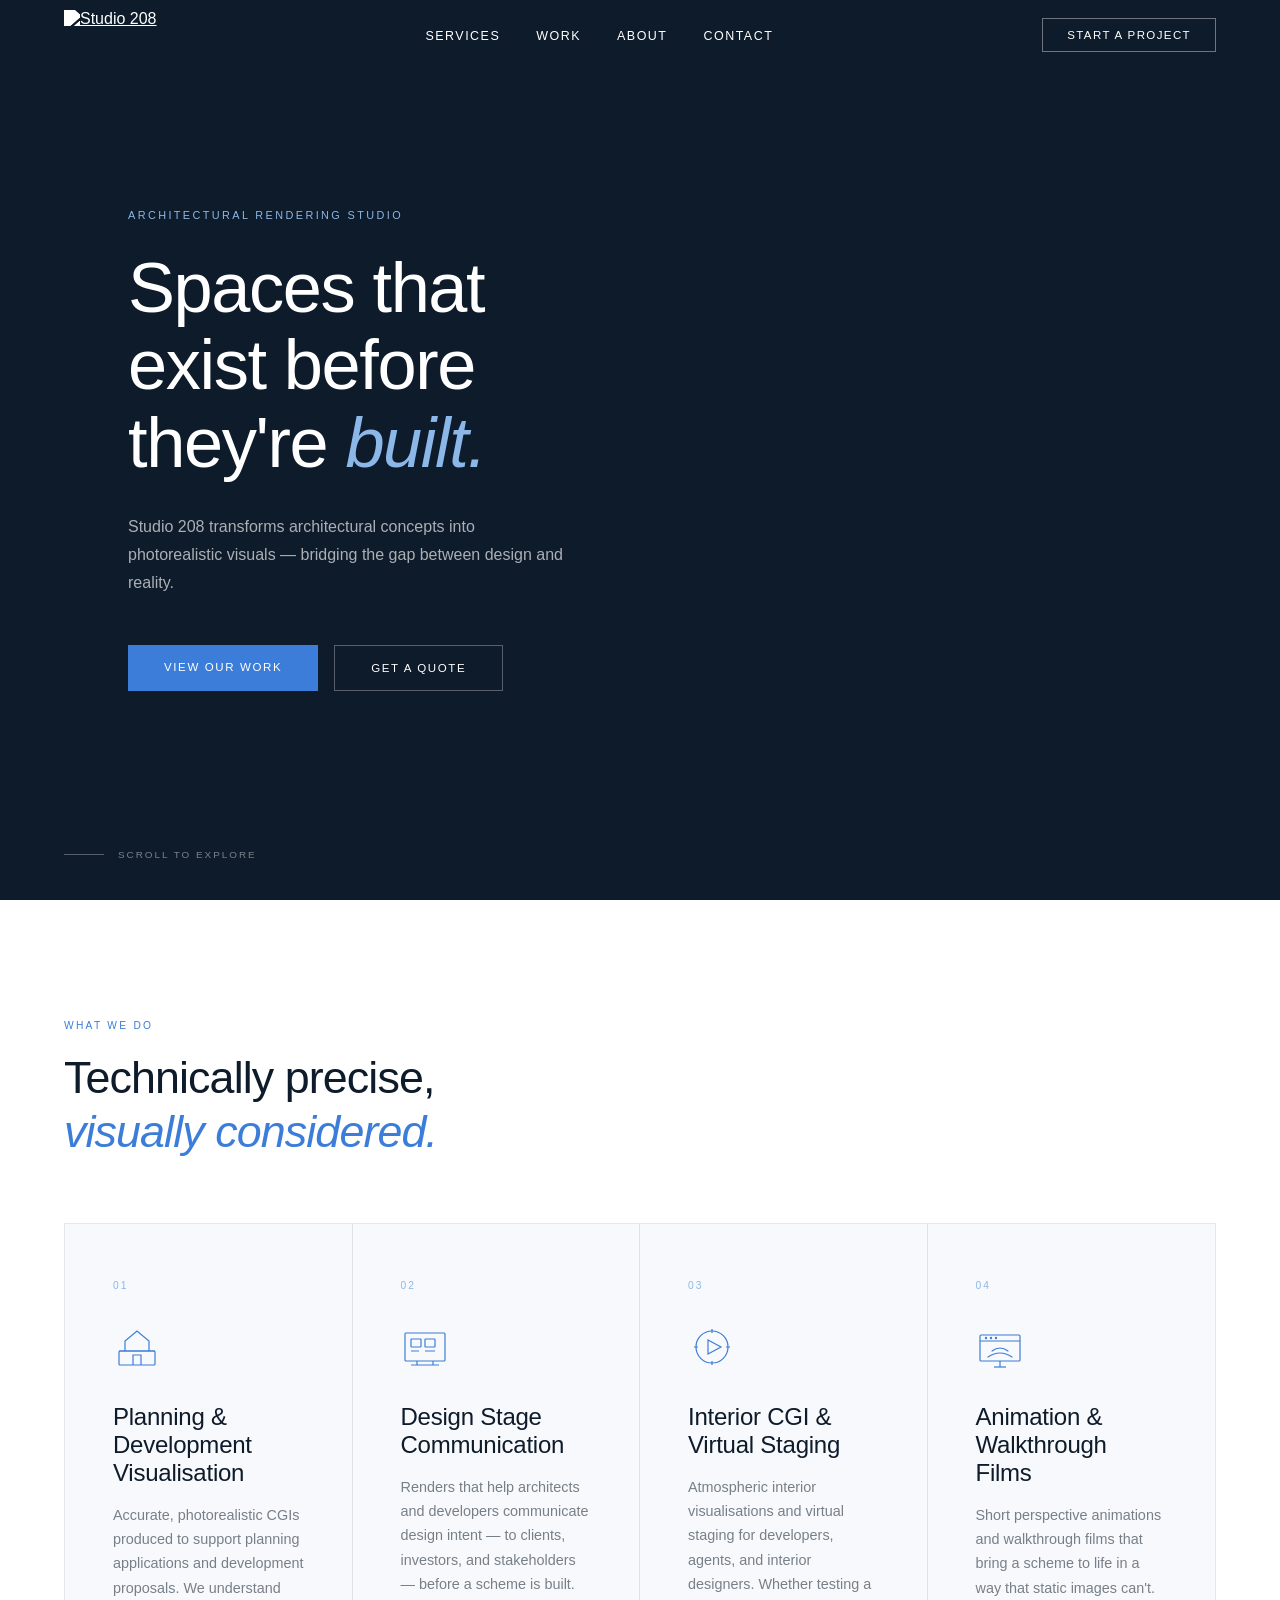
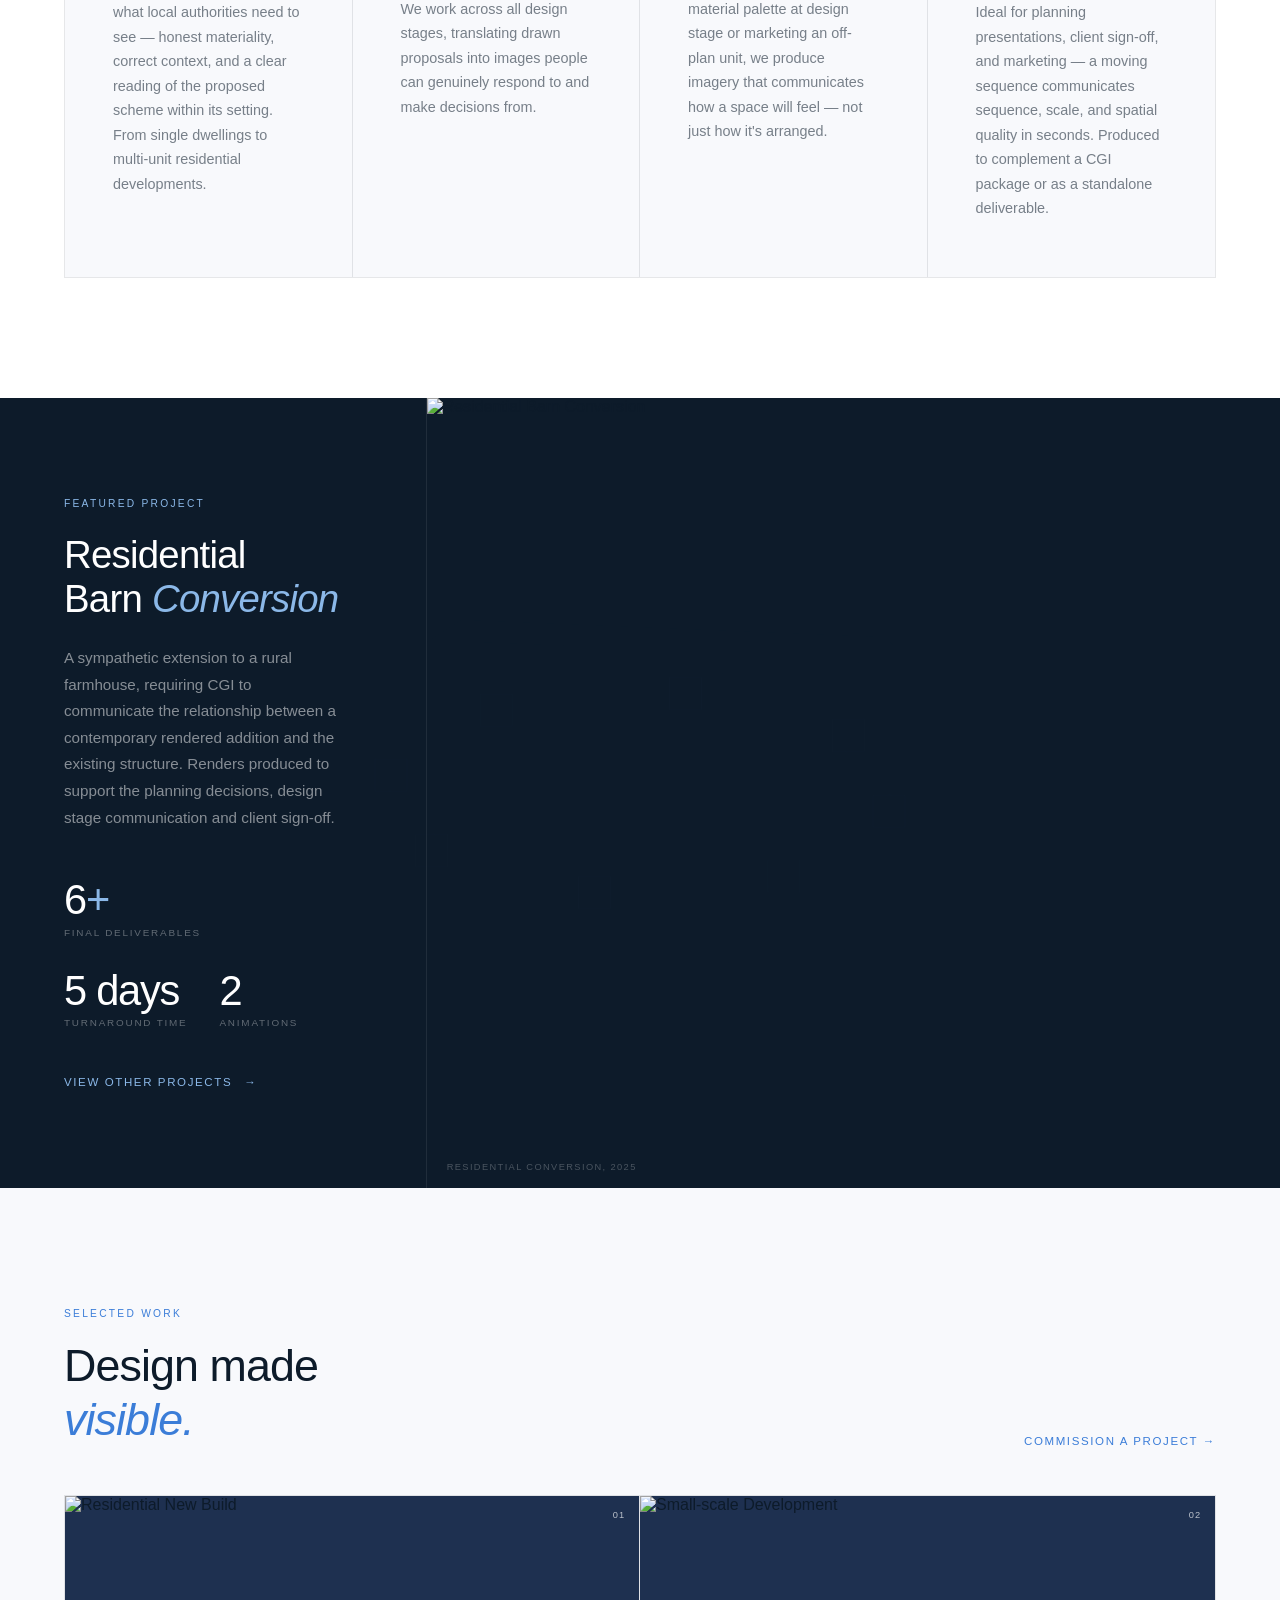
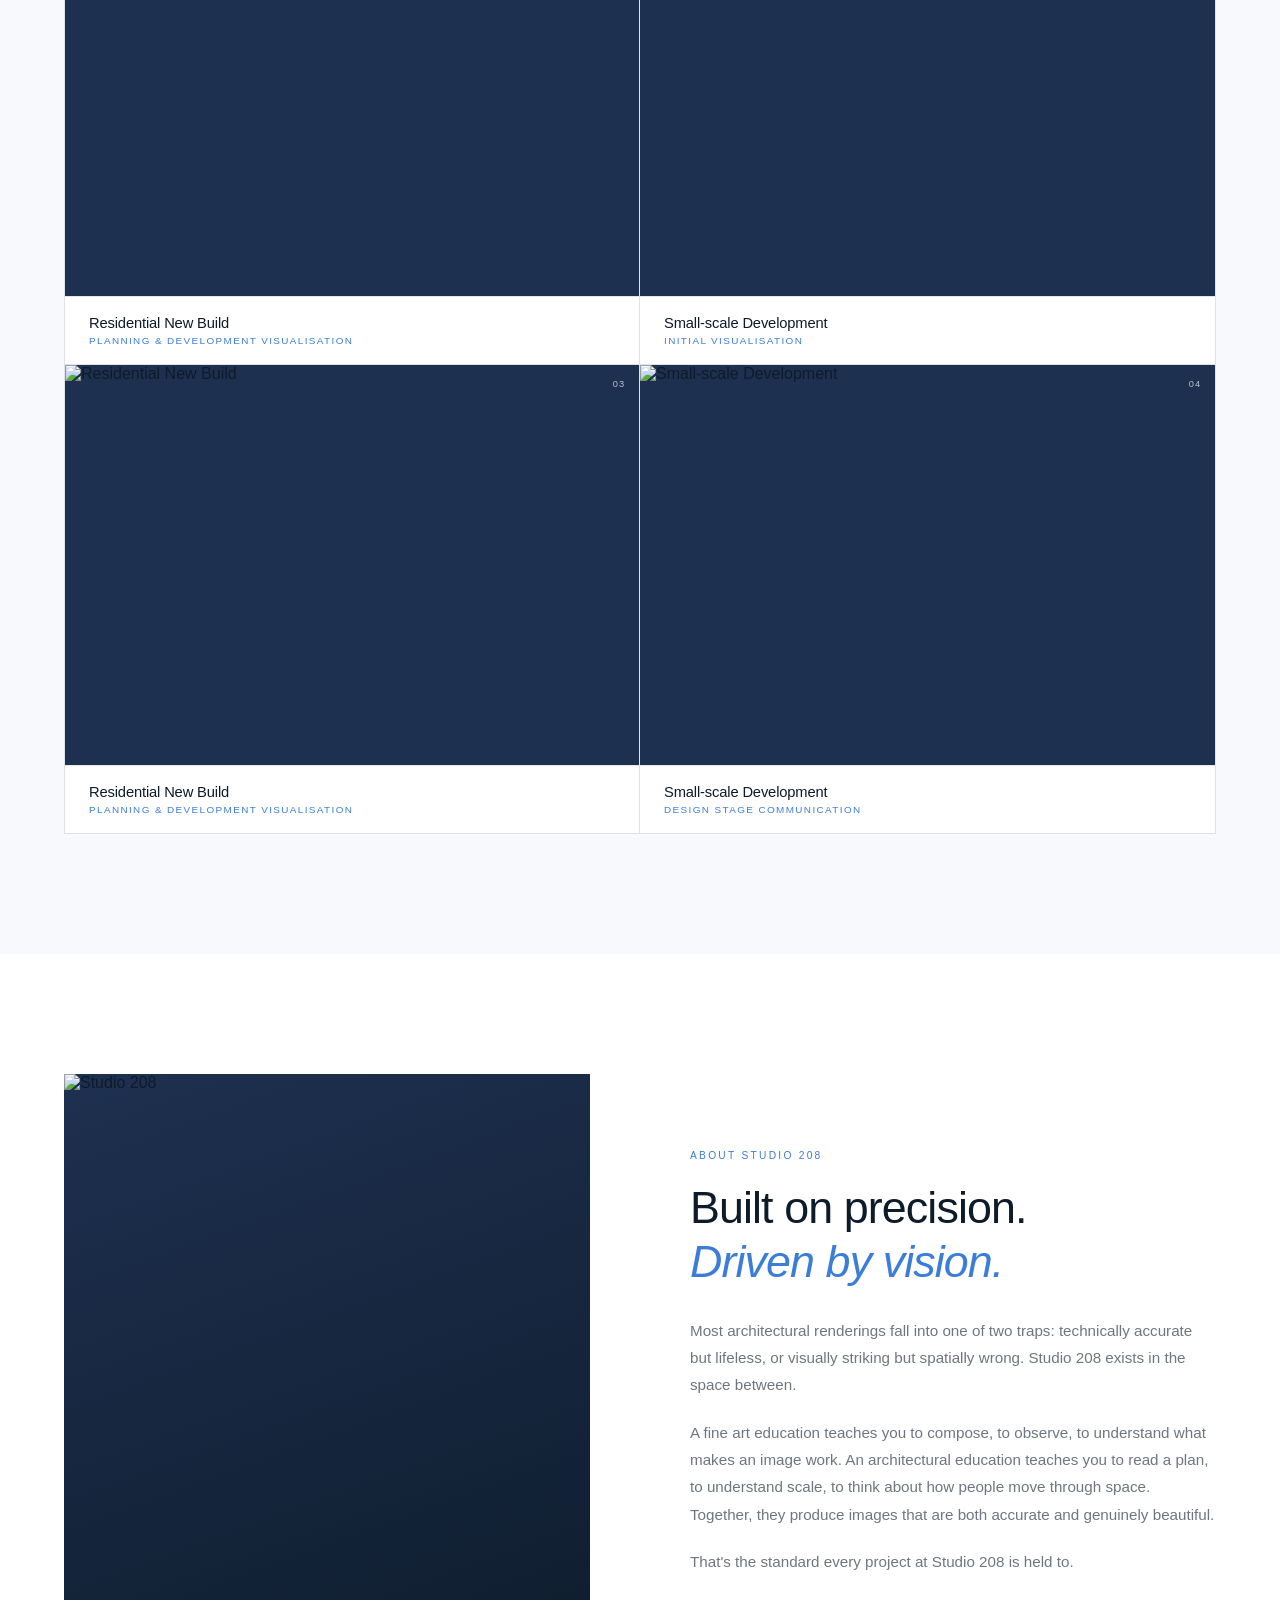
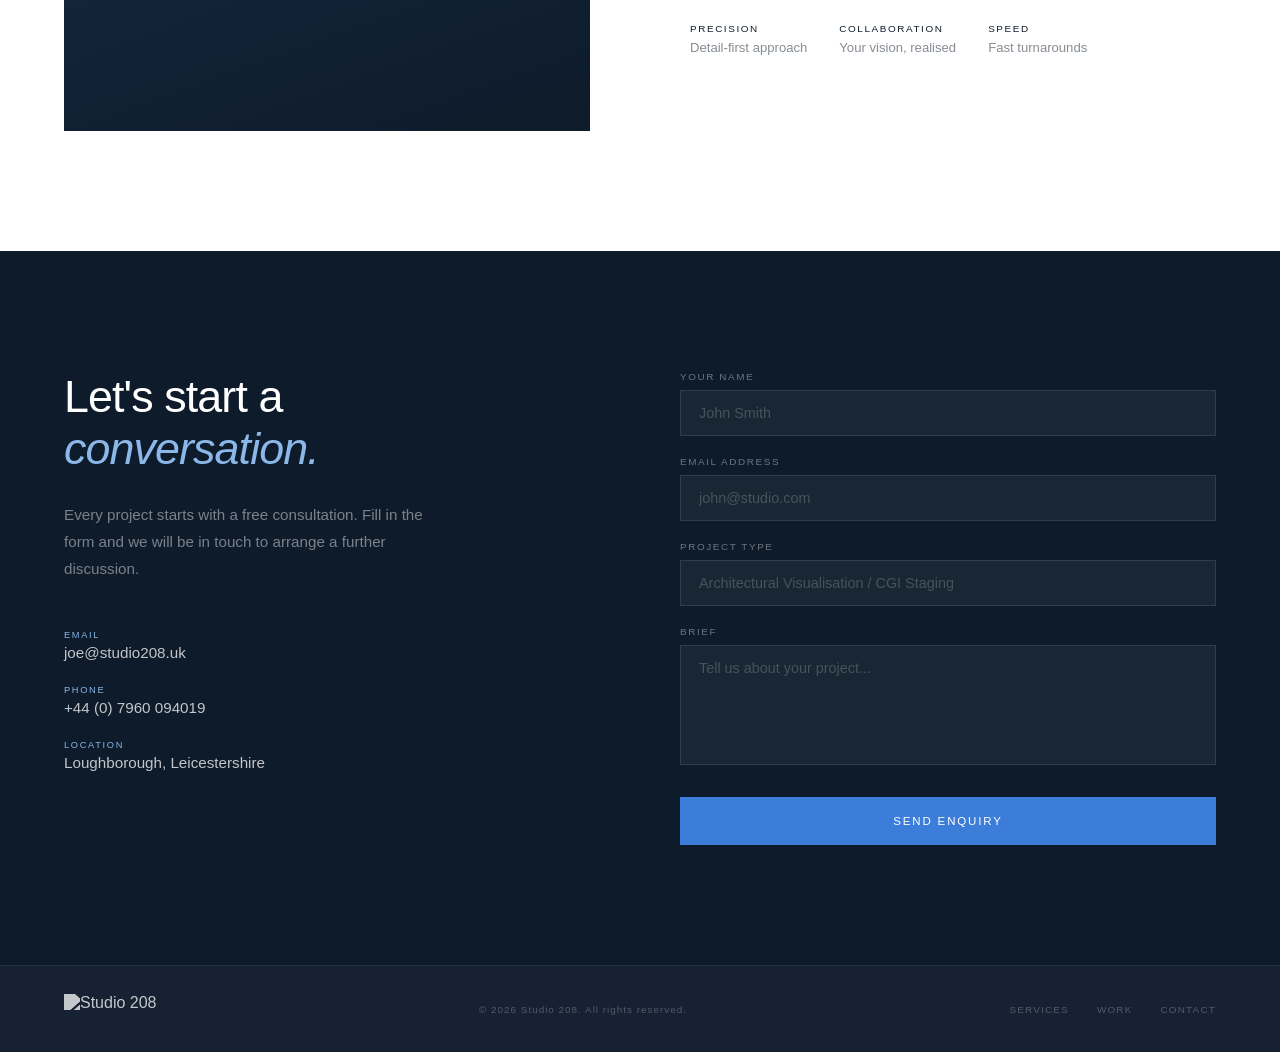
==== commit fd334164: "Update index.html" ====
--- a/index.html
+++ b/index.html
@@ -779,7 +779,7 @@
     imgLabels: ['Exterior view', 'Image coming soon', 'Image coming soon']
   },
   {
-    name: '3 dwelling development',
+    name: 'Small-scale Development',
     type: 'Initial Visualisation',
     img:  'https://pub-74b63b15dc624066a5722d0a6e5751ab.r2.dev/Georgian.png',
     eyebrow: 'Theoretical project · 2024',
@@ -814,7 +814,7 @@
     imgLabels: ['Rear elevation', 'Image coming soon', 'Image coming soon']
   },
   {
-    name: 'Small-scale development',
+    name: 'Small-scale Development',
     type: 'Design Stage Communication',
     img:  'https://pub-74b63b15dc624066a5722d0a6e5751ab.r2.dev/4no_homes.png',
     eyebrow: 'Competition entry · 2024',
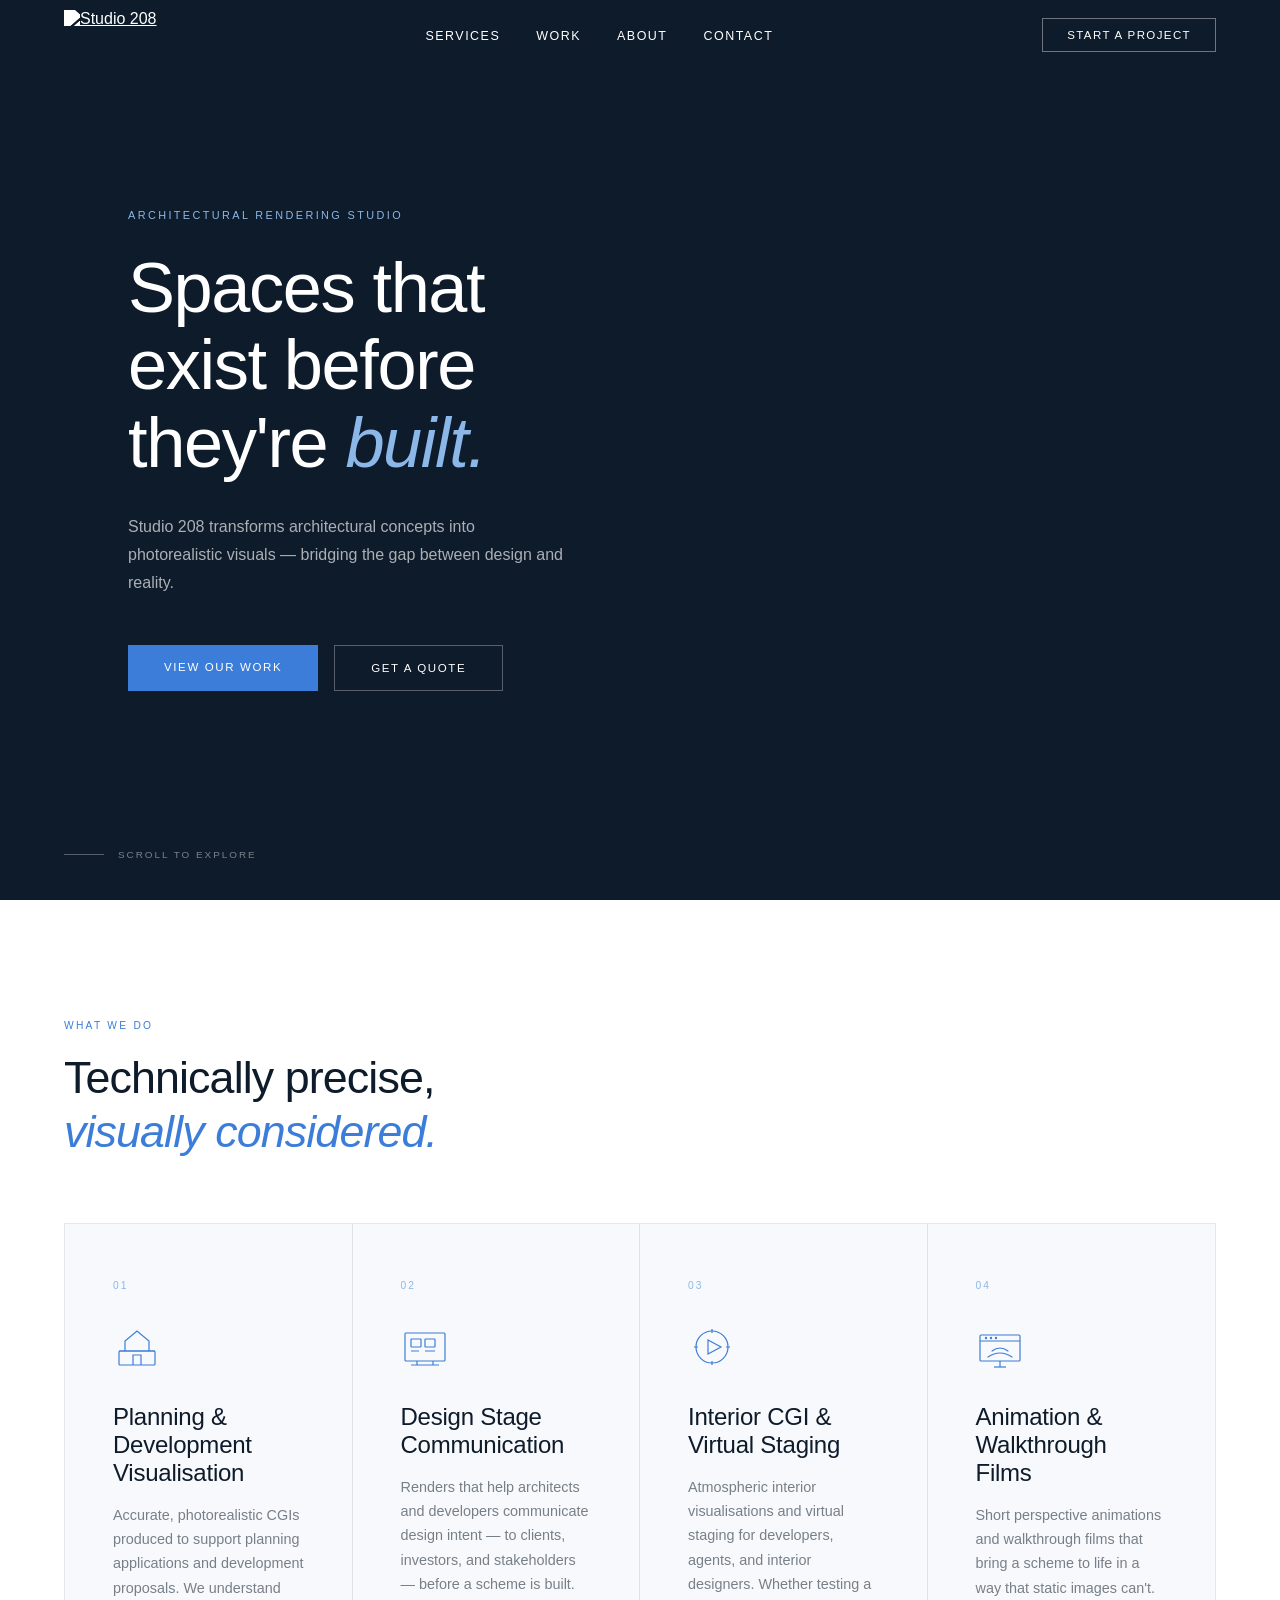
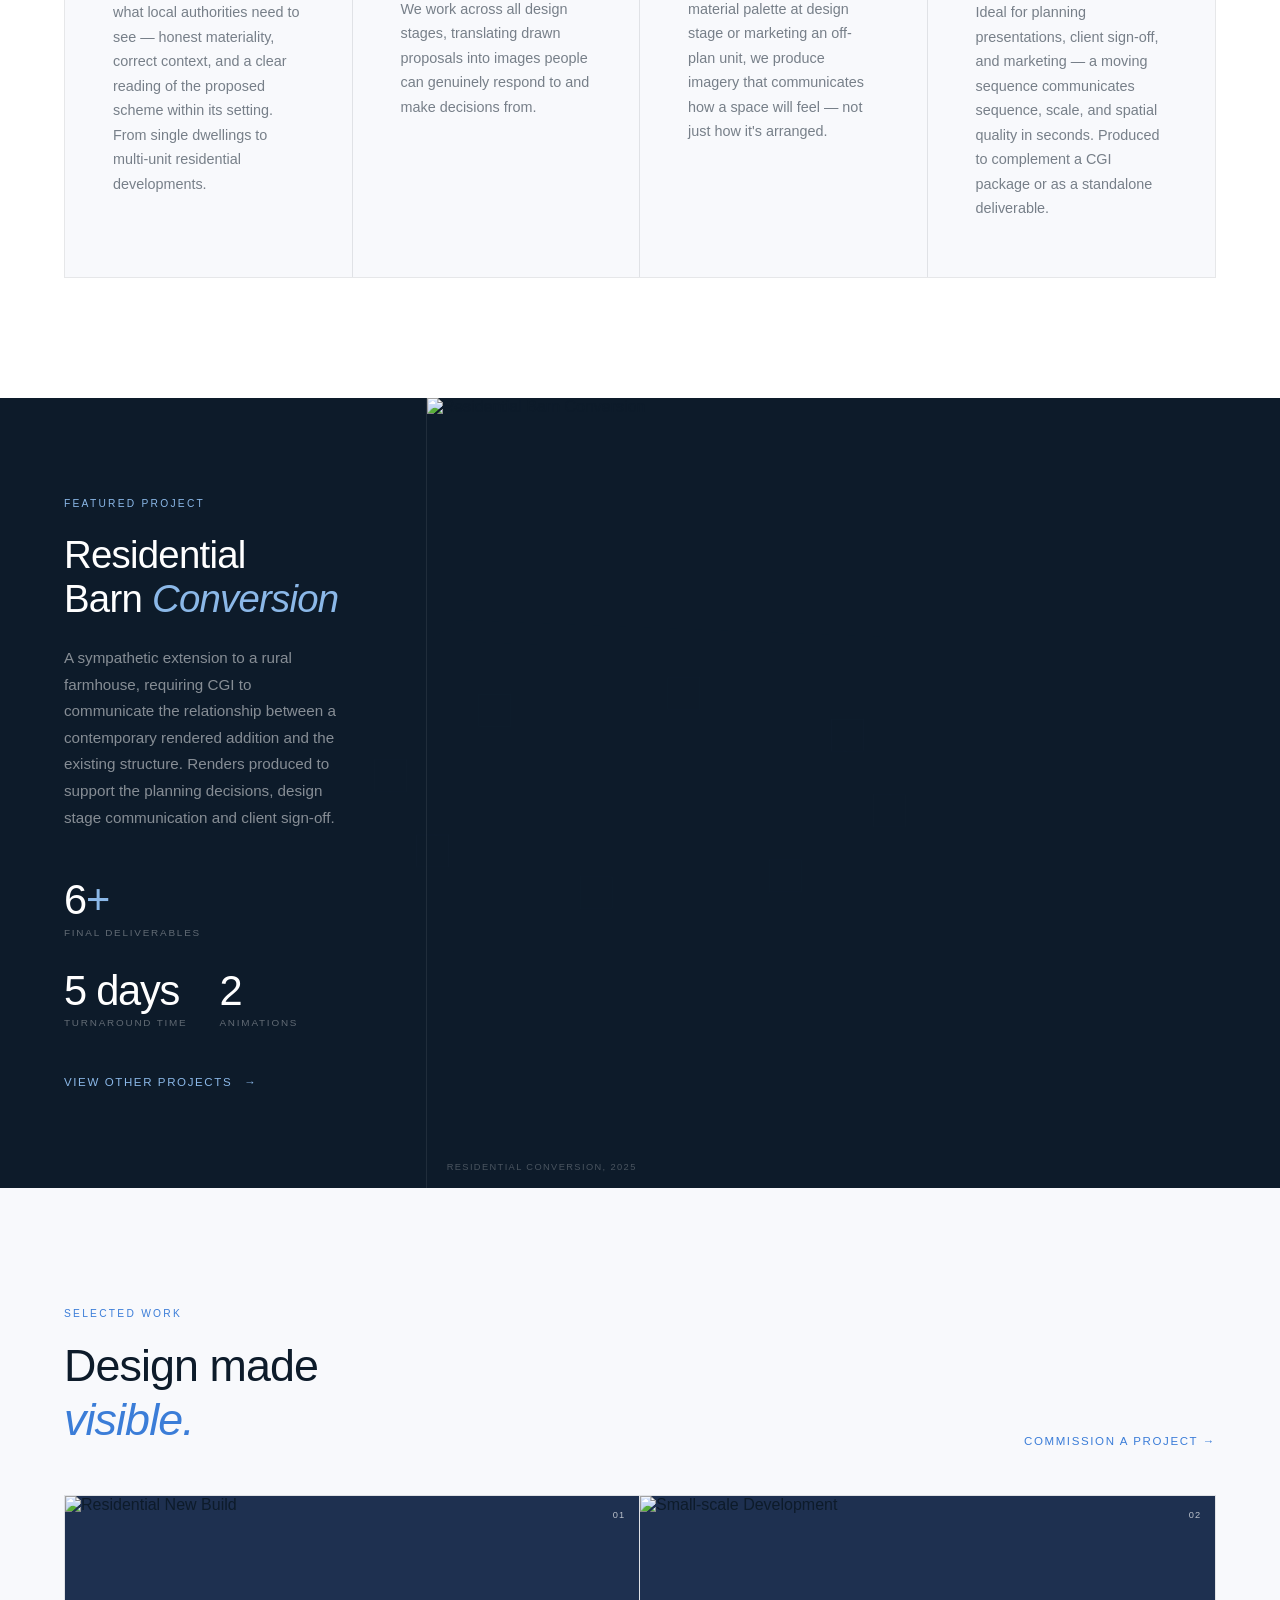
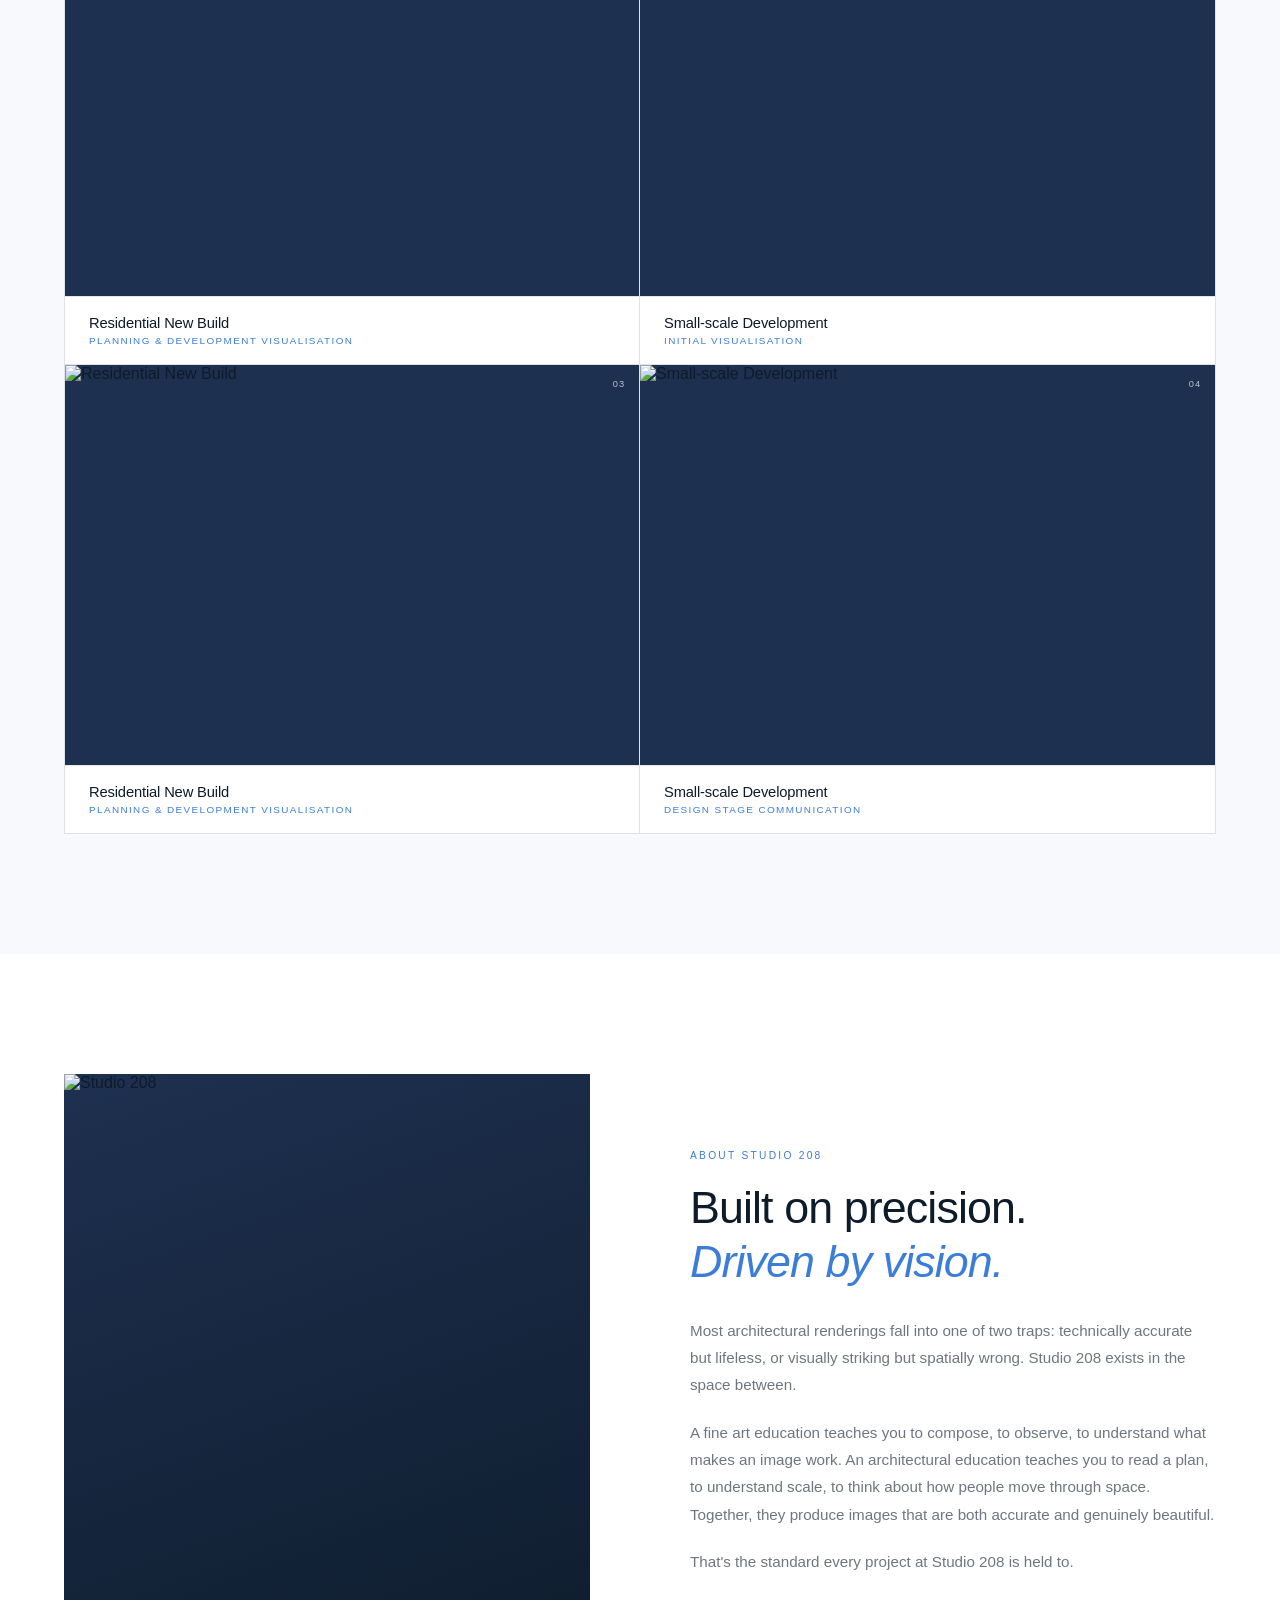
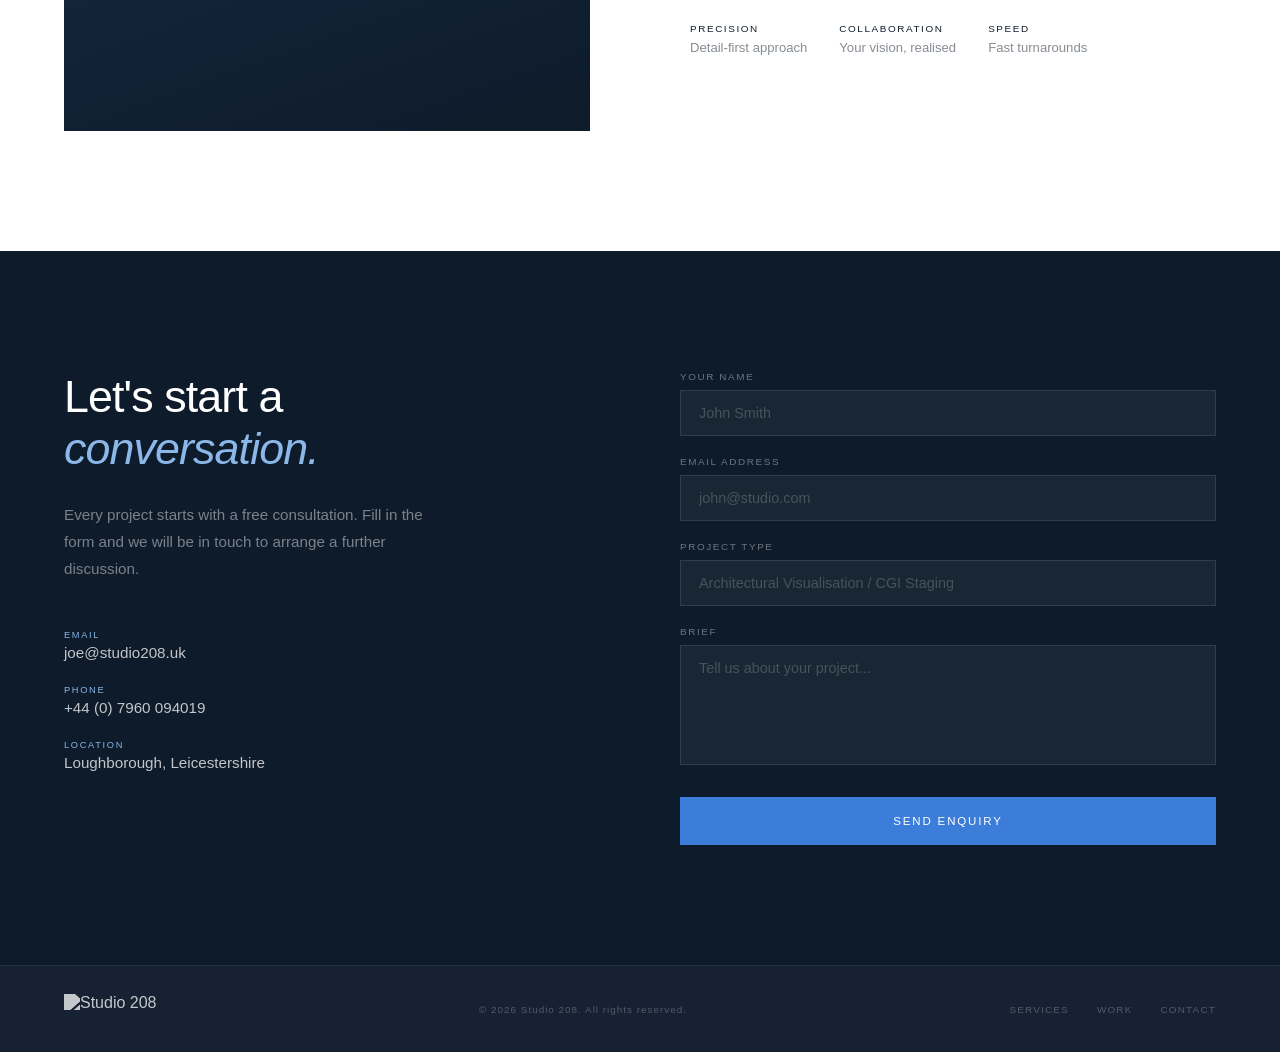
==== commit 1e349b07: "Update index.html" ====
--- a/index.html
+++ b/index.html
@@ -390,7 +390,7 @@
   .service-card{padding:40px 32px;}
   .featured-inner{grid-template-columns:1fr;}
   .featured-left{padding:64px 32px;border-right:none;border-bottom:1px solid rgba(255,255,255,0.08);}
-  .featured-right{padding:0;min-height:380px;}
+  .featured-right{padding:0;min-height:380px;height:380px;position:relative;}
   .stats-row{gap:32px;}
   .proj-grid{grid-template-columns:1fr 1fr;}
   .proj{height:320px;}
@@ -419,7 +419,7 @@
   .service-name{font-size:1.25rem;}
   .featured-left{padding:48px 20px;}
   .featured-right{padding:0;}
-  .featured-right{min-height:420px;}
+  .featured-right{min-height:420px;height:420px;position:relative;}
   .stats-row{flex-wrap:wrap;gap:24px;}
   .stat-num{font-size:2rem;}
   .featured-title{font-size:clamp(1.8rem,6vw,2.4rem);}
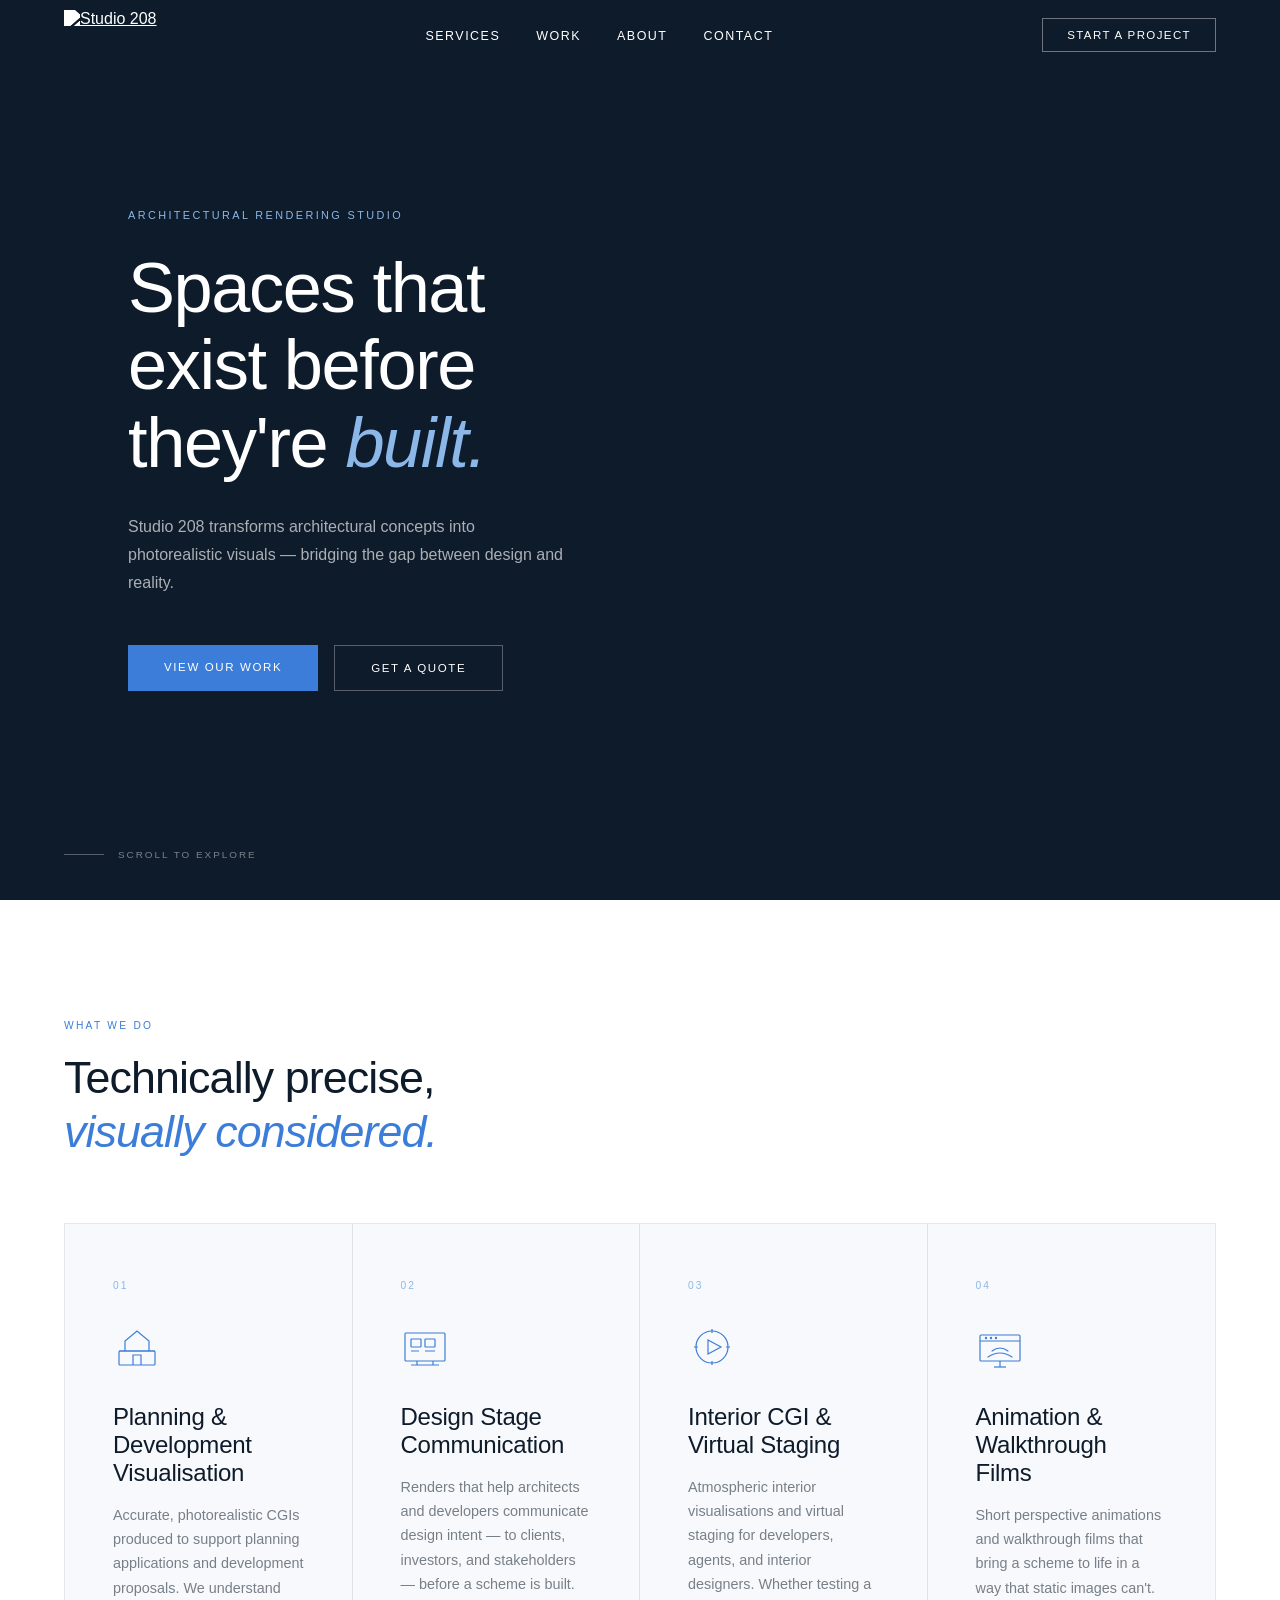
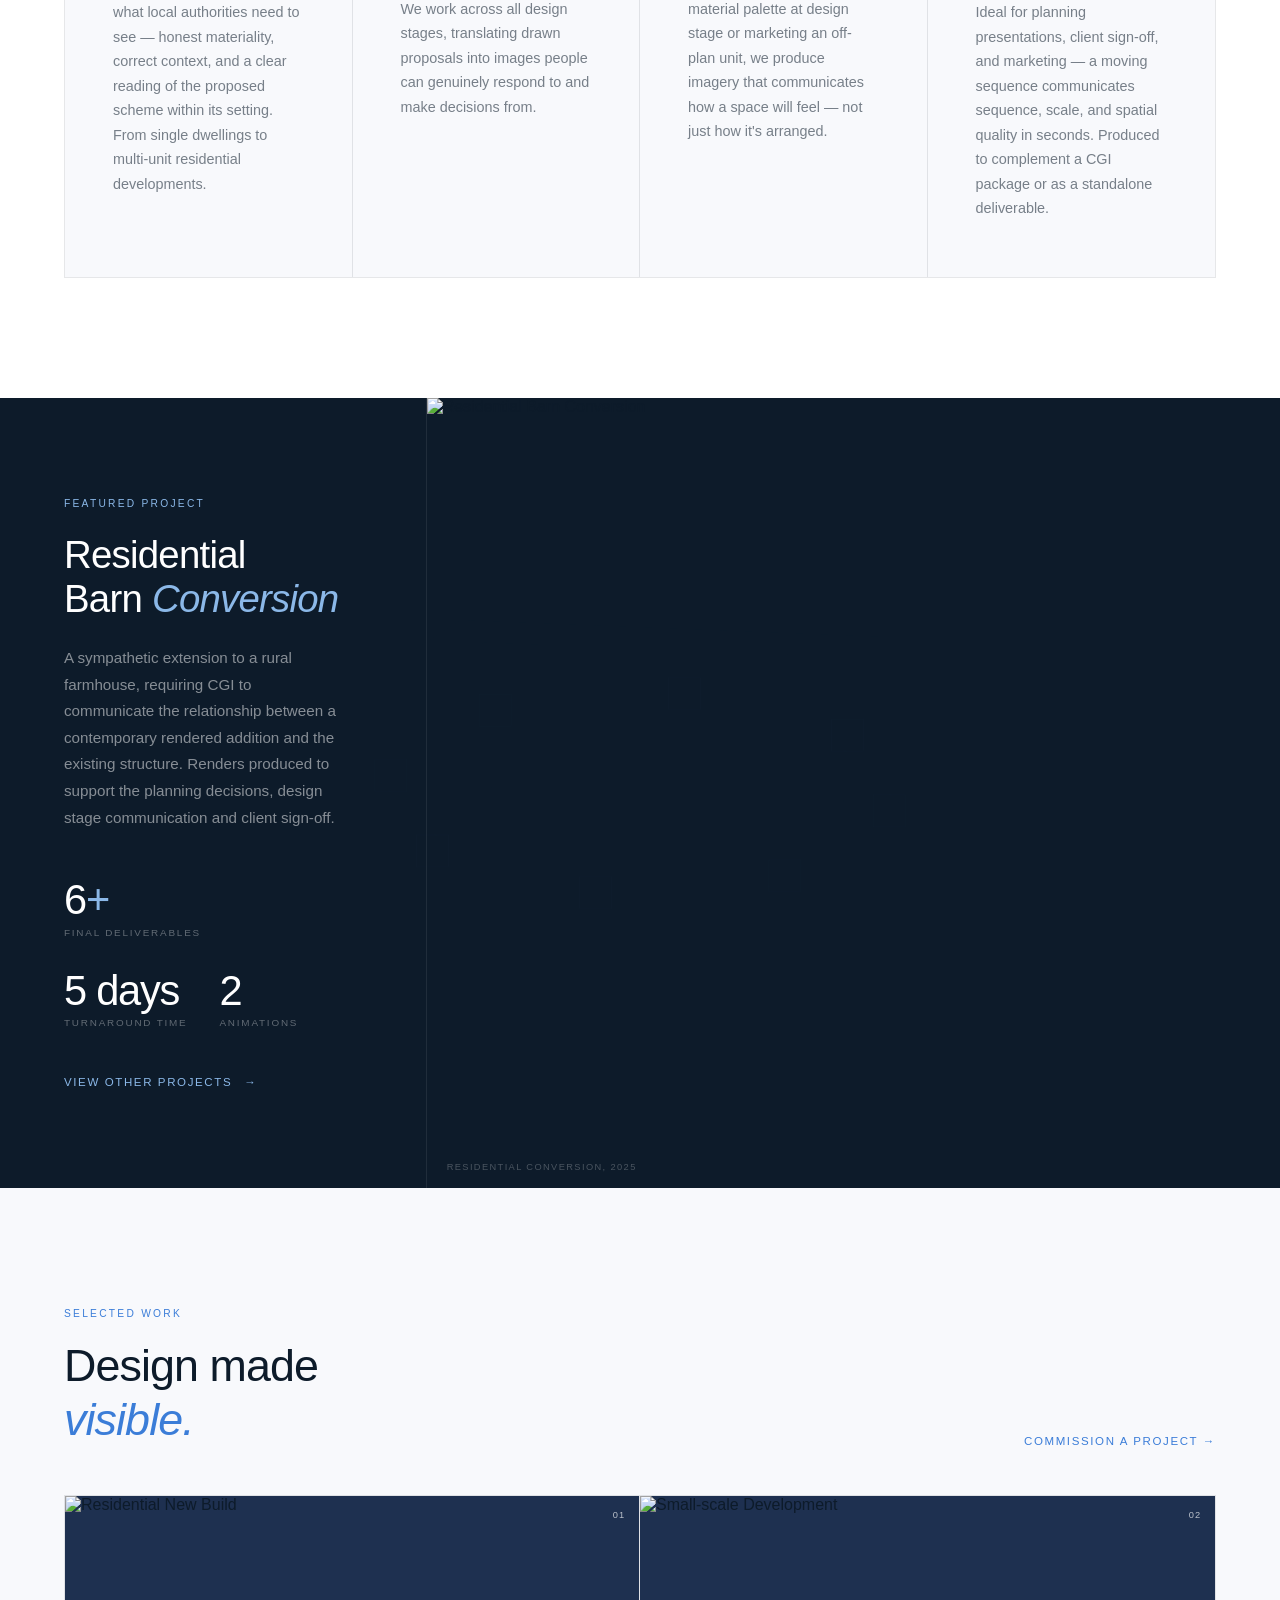
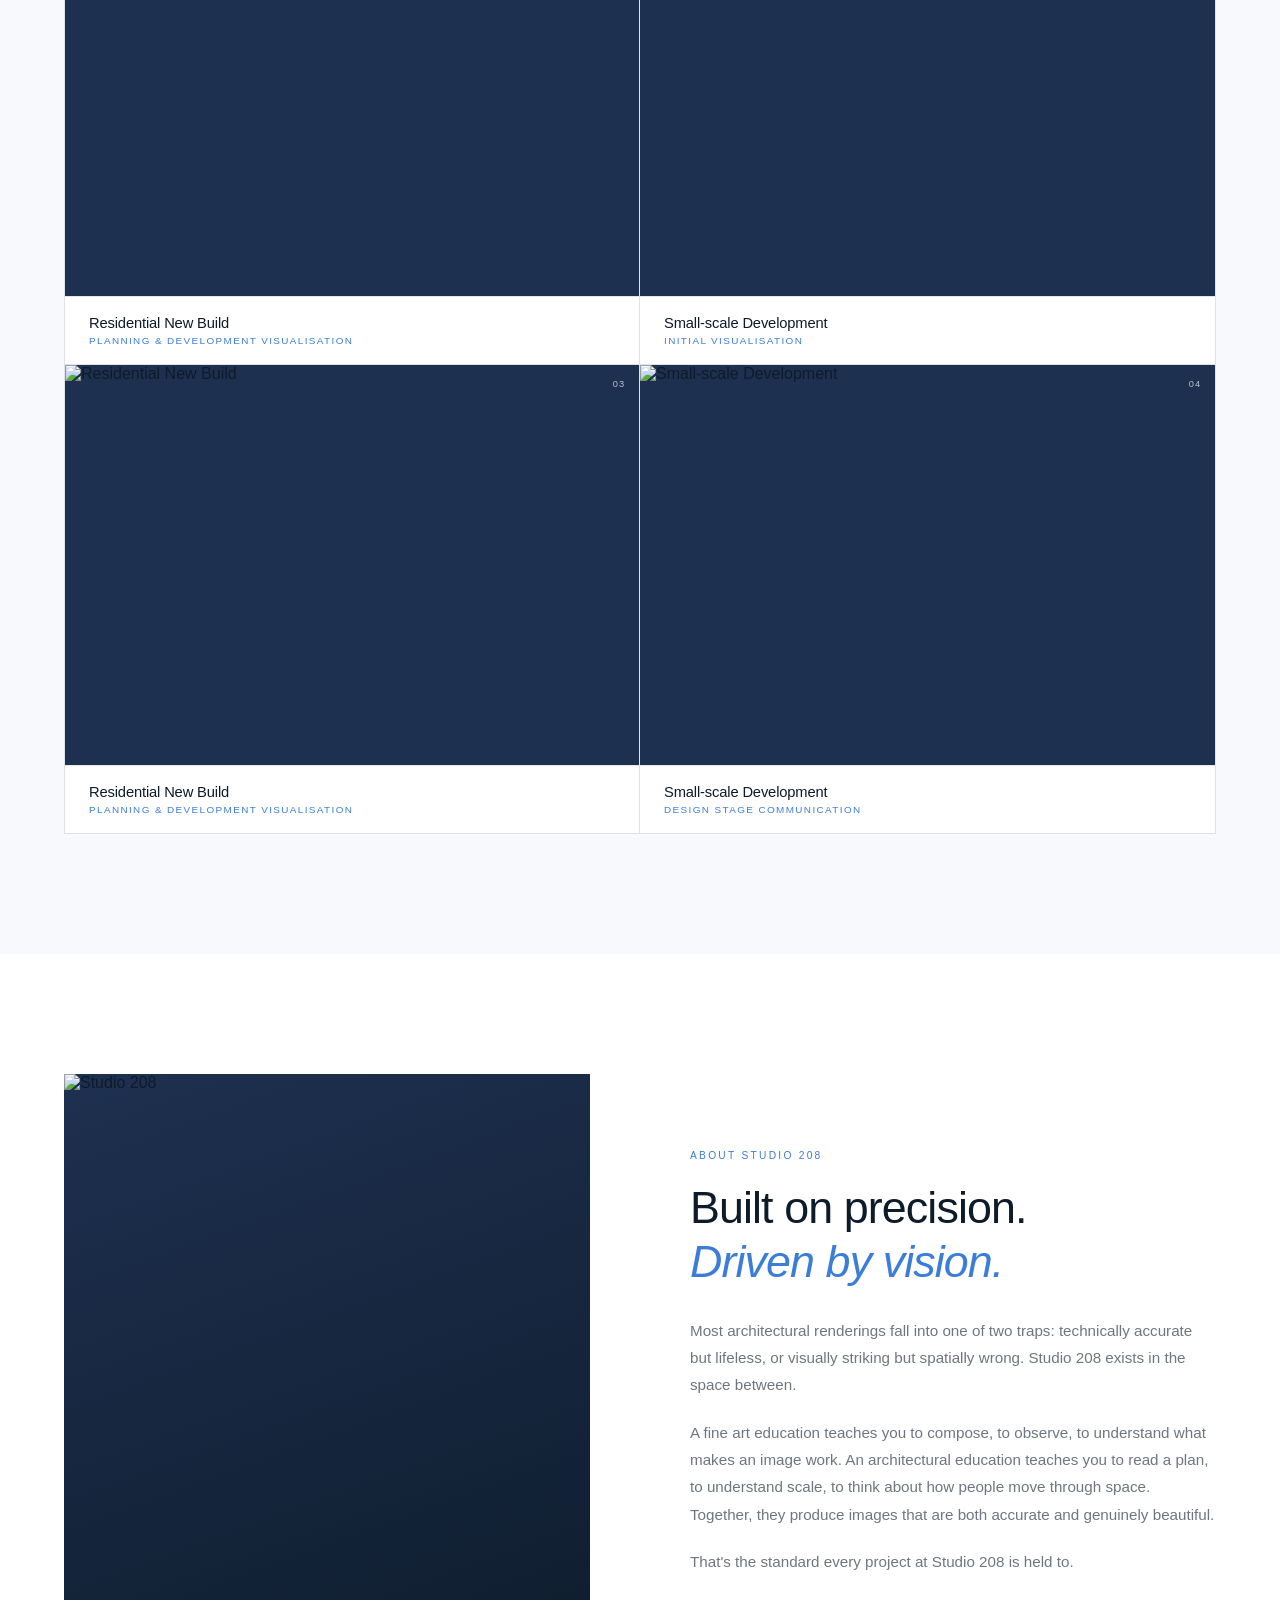
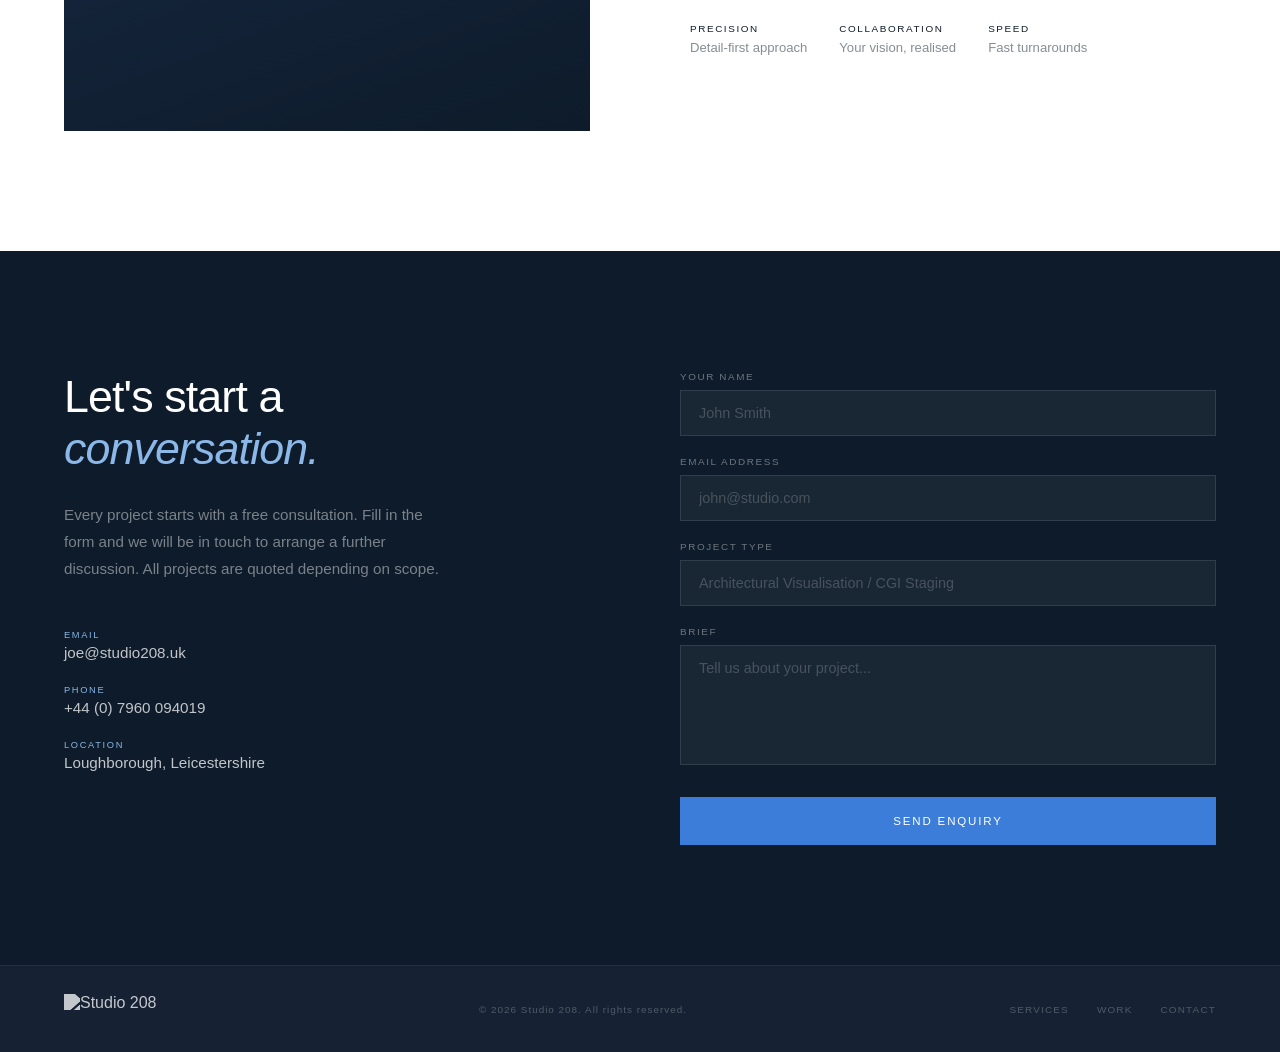
==== commit 6309a31e: "Update index.html" ====
--- a/index.html
+++ b/index.html
@@ -639,7 +639,7 @@
   <div class="contact-inner">
     <div class="reveal-left">
       <h2 class="contact-title">Let's start a<br><em>conversation.</em></h2>
-      <p class="contact-sub">Every project starts with a free consultation. Fill in the form and we will be in touch to arrange a further discussion.</p>
+      <p class="contact-sub">Every project starts with a free consultation. Fill in the form and we will be in touch to arrange a further discussion. All projects are quoted depending on scope.</p>
       <div class="contact-details">
         <div><div class="contact-item-label">Email</div><div class="contact-item-val"><a href="mailto:joe@studio208.uk" style="color:rgba(255,255,255,0.75);text-decoration:none;">joe@studio208.uk</a></div></div>
         <div><div class="contact-item-label">Phone</div><div class="contact-item-val">+44 (0) 7960 094019</div></div>
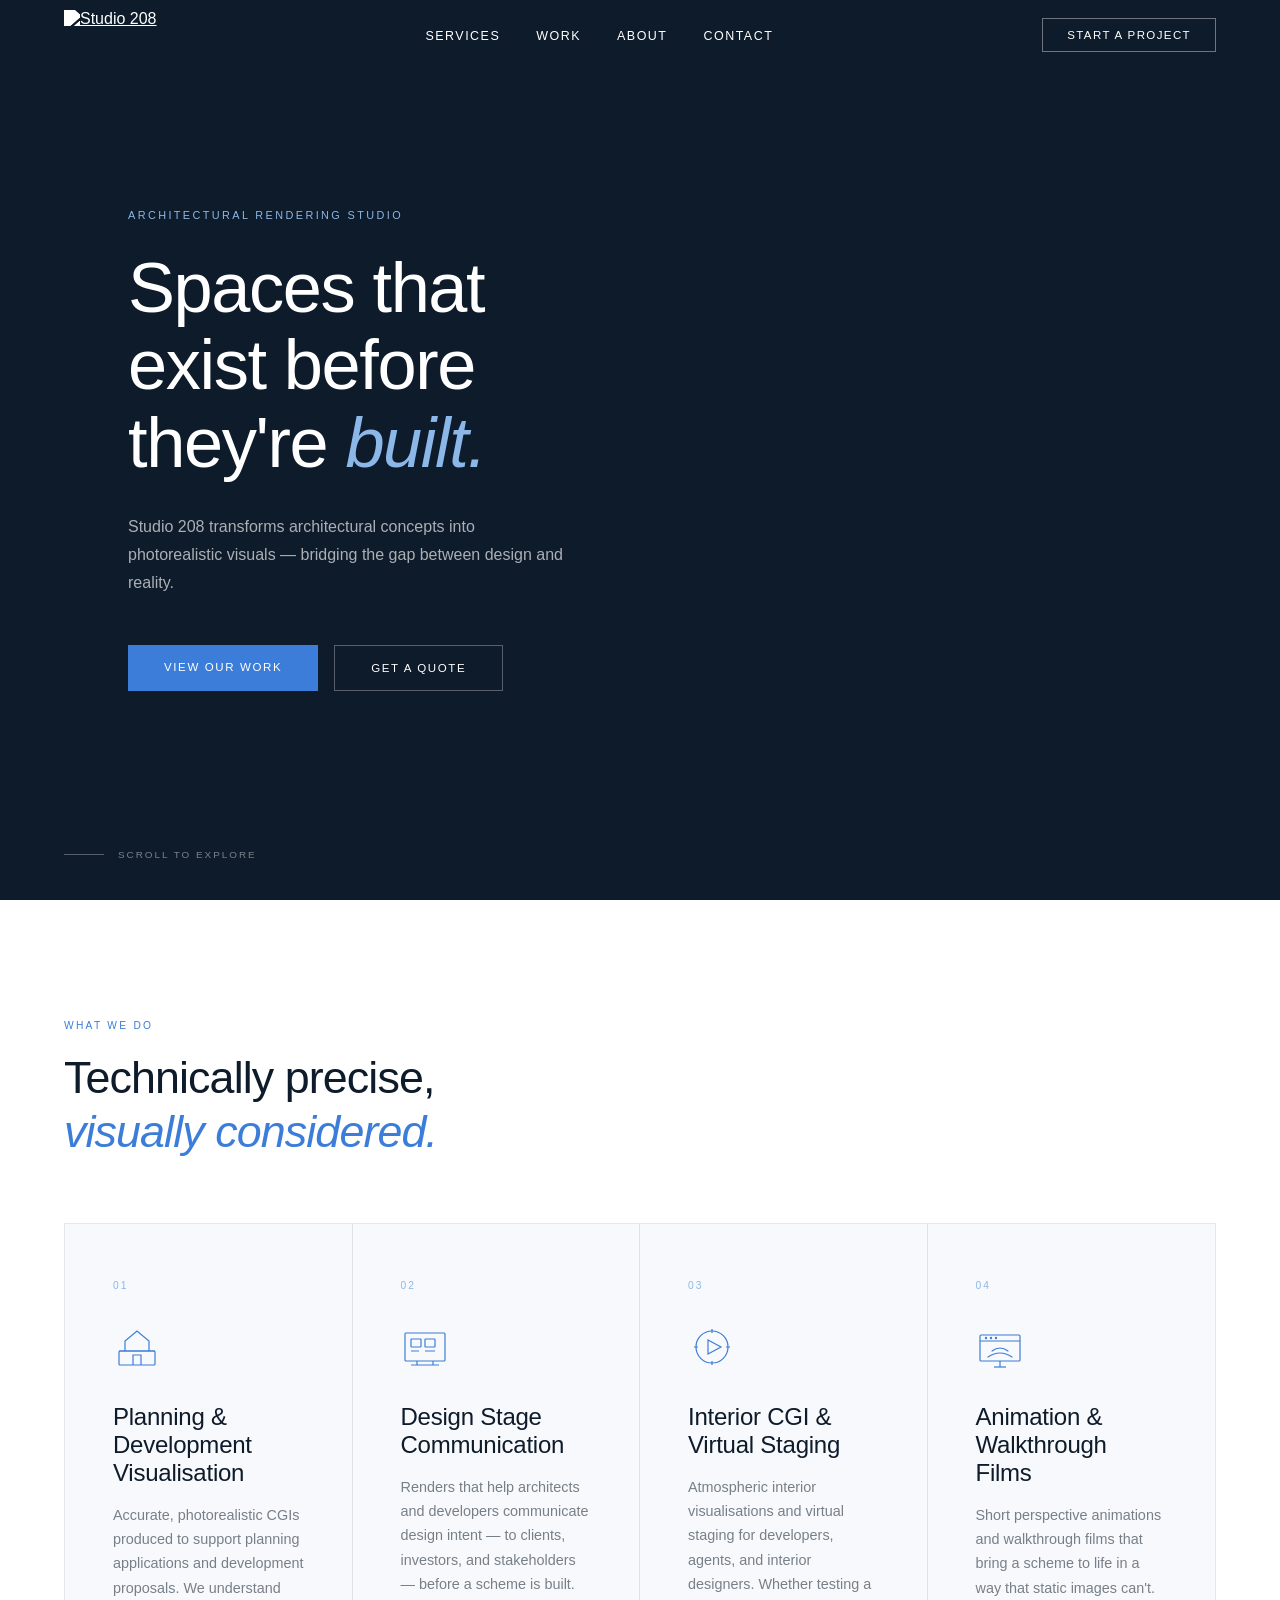
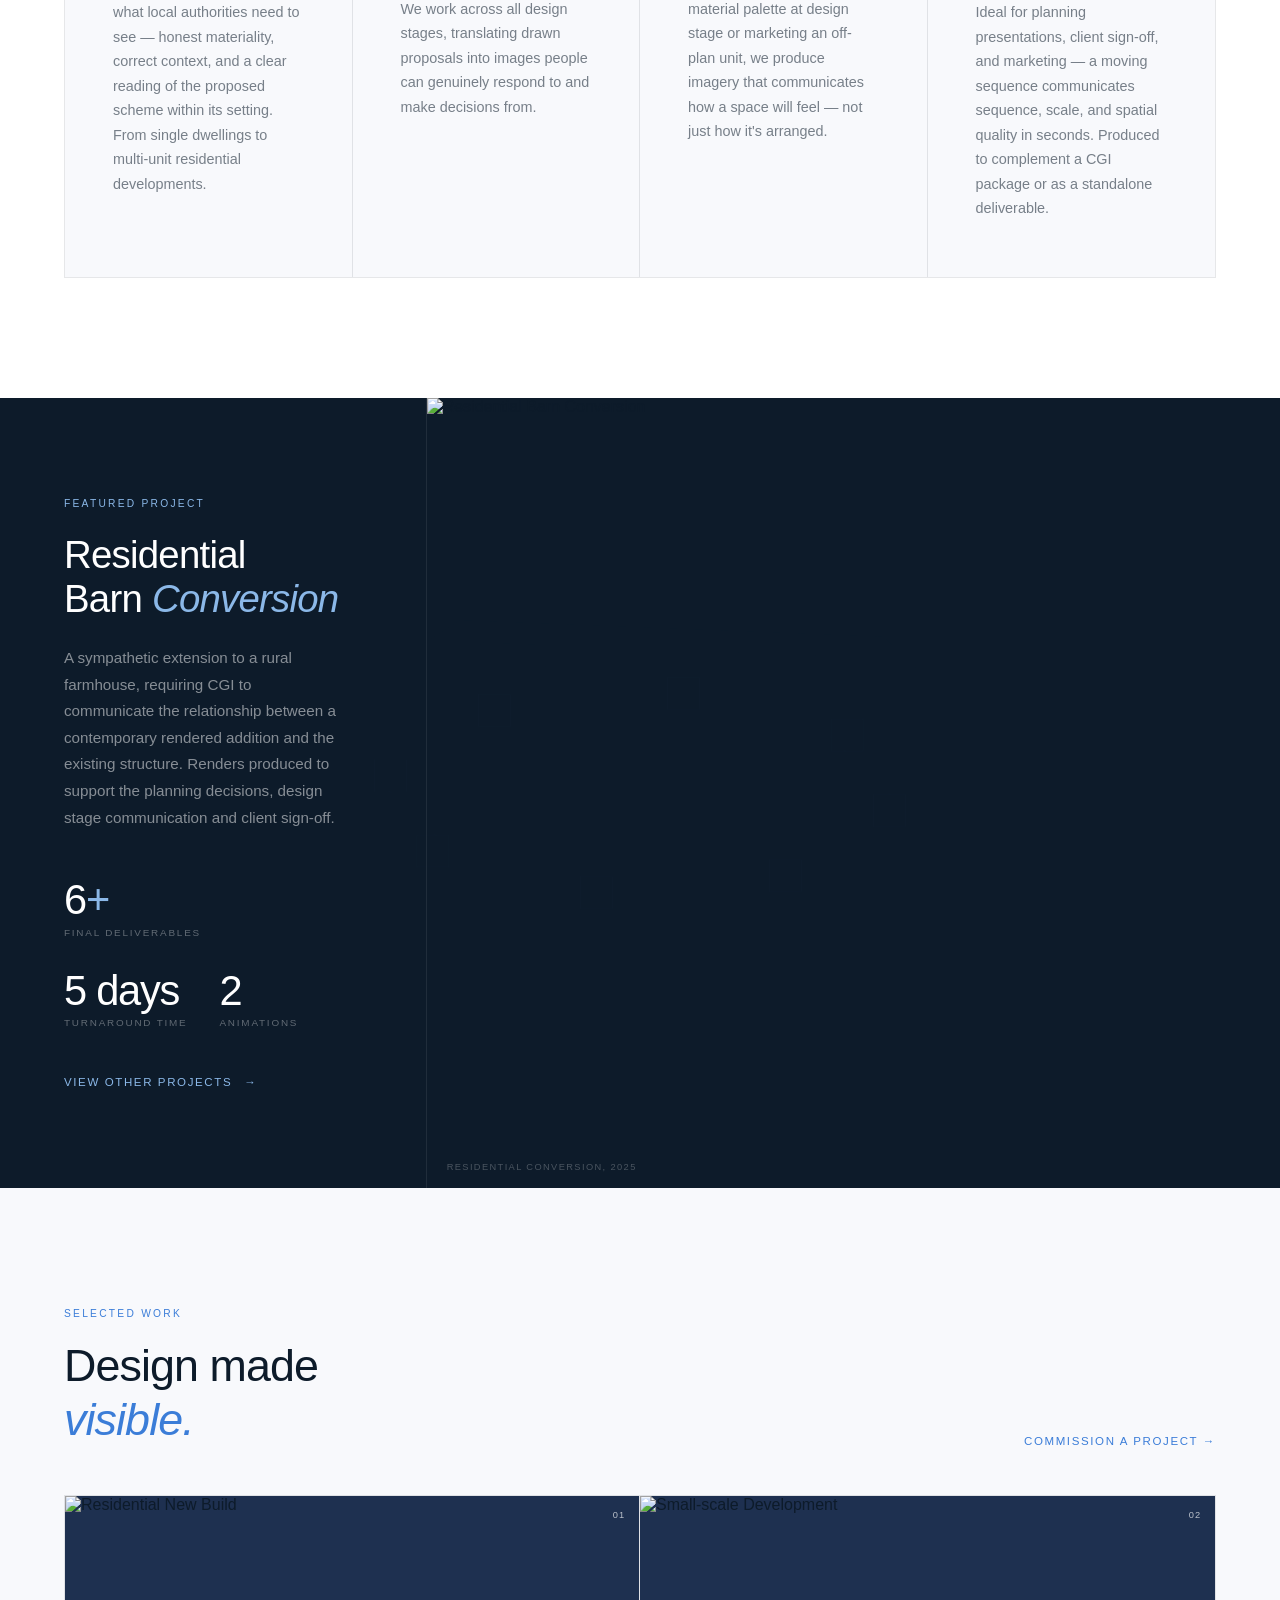
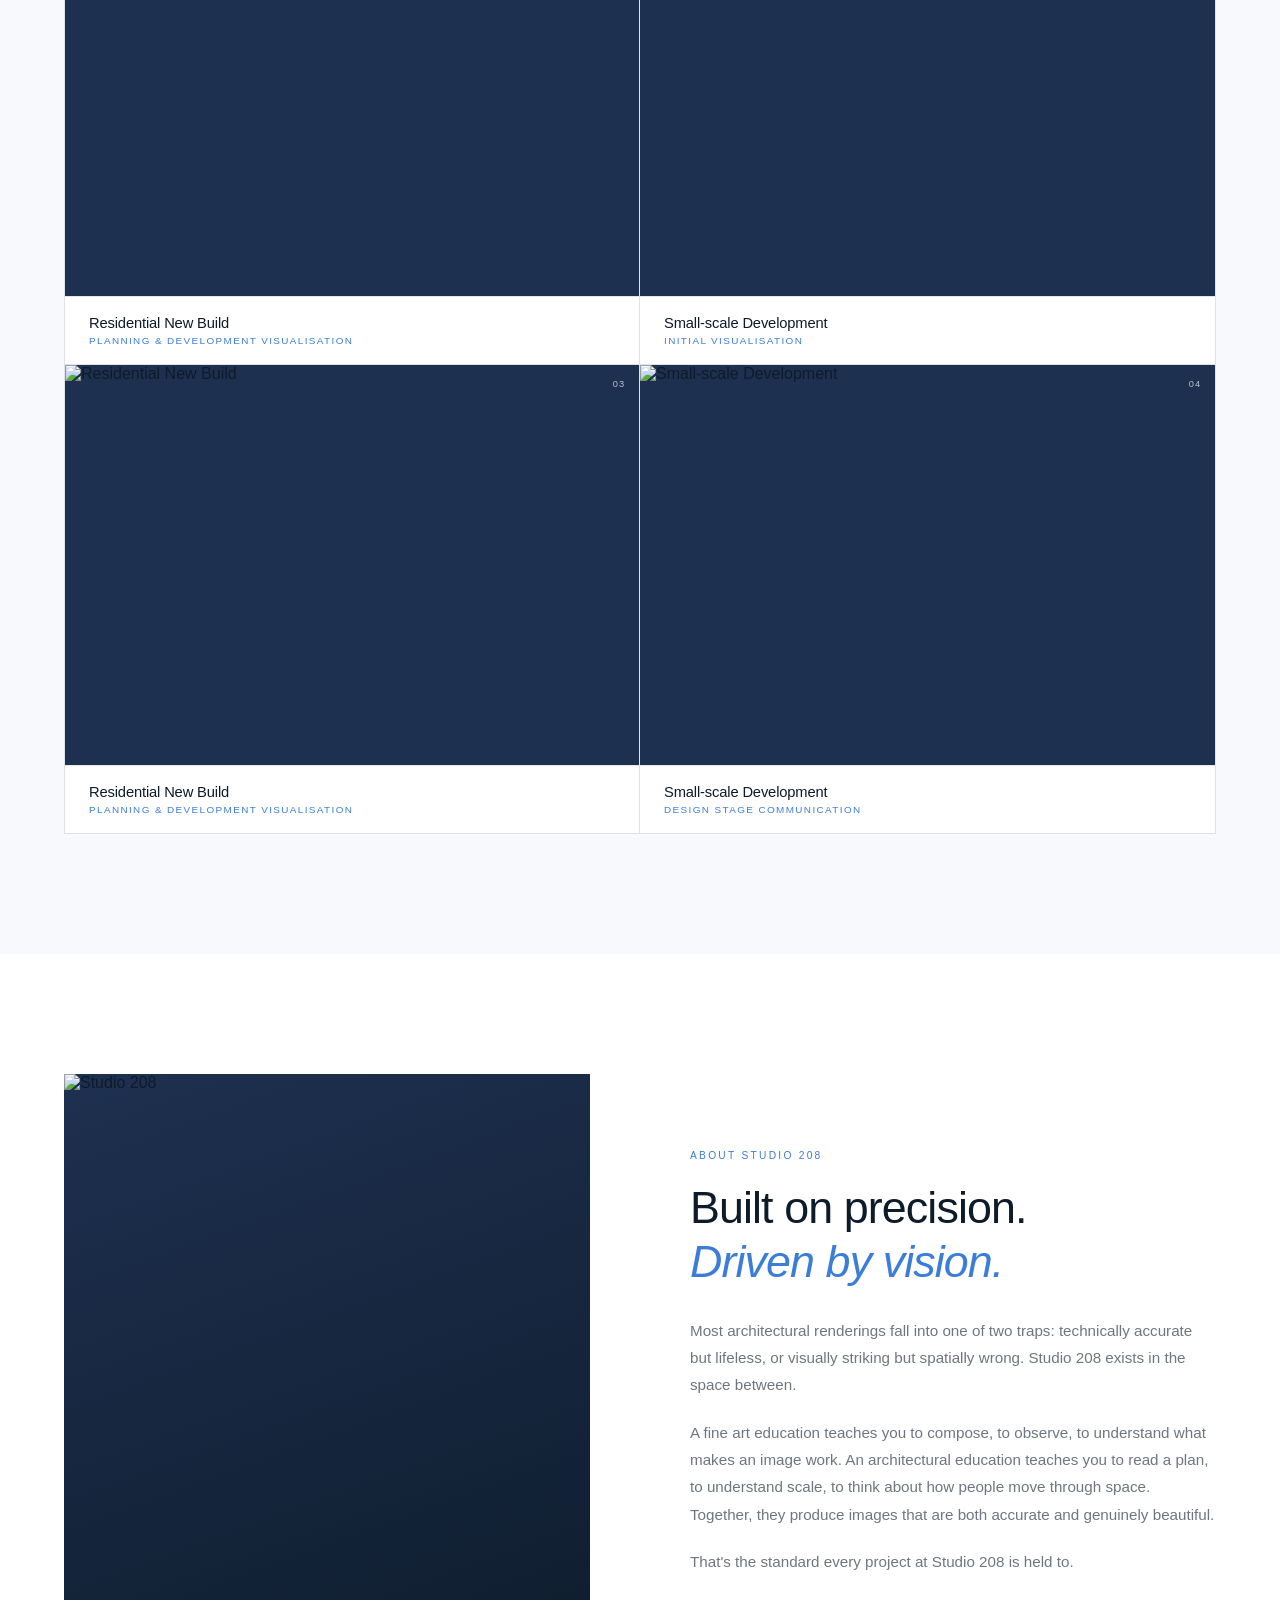
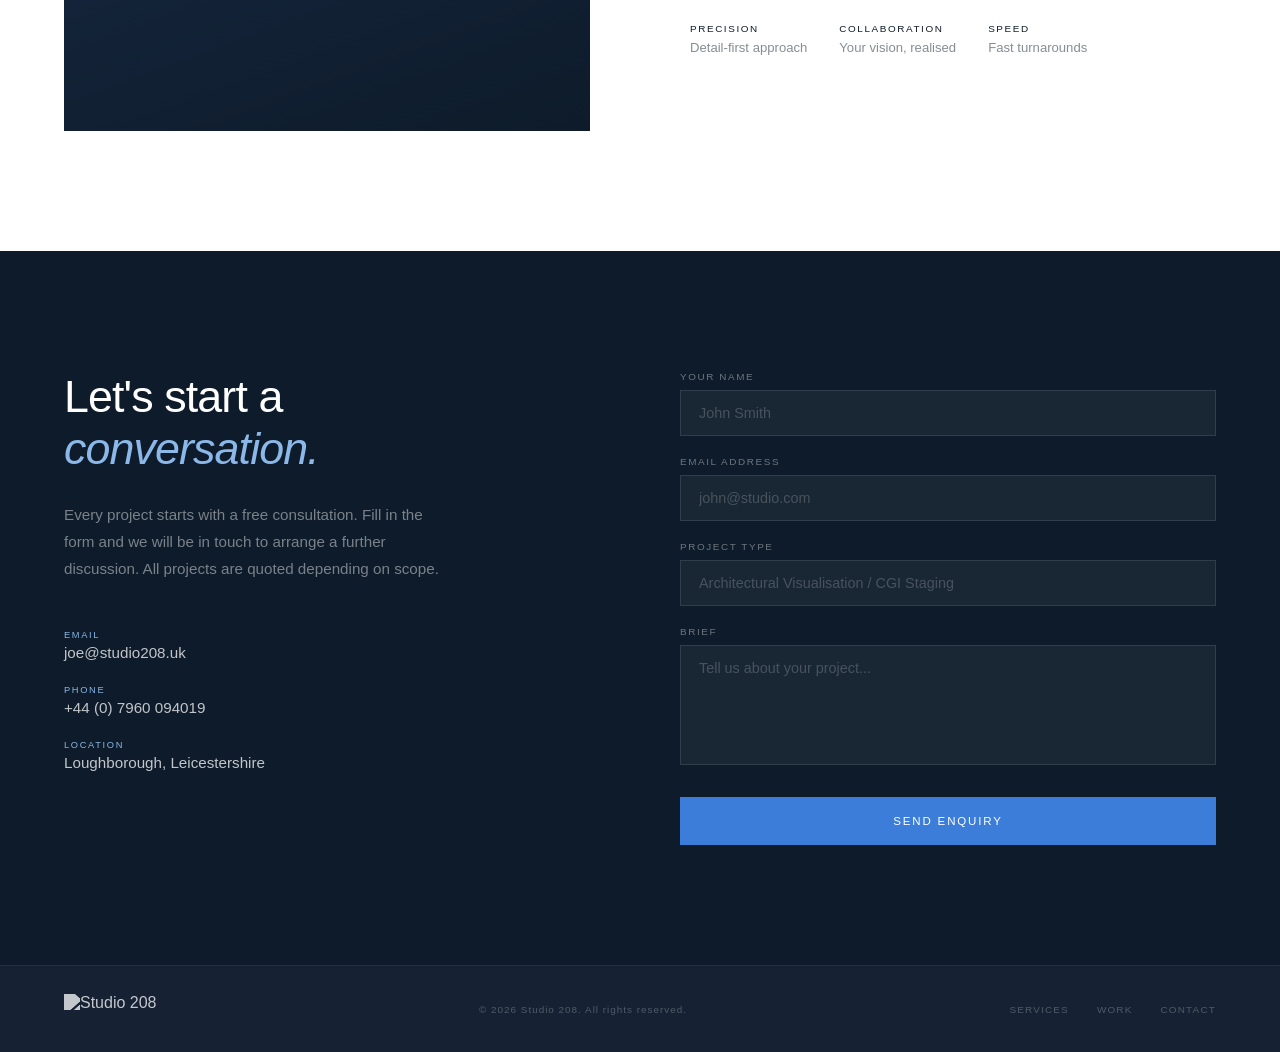
==== commit 0fc6a5cd: "Update index.html" ====
--- a/index.html
+++ b/index.html
@@ -615,7 +615,7 @@
 <section id="about">
   <div class="about-inner">
     <div class="about-image reveal-left">
-        <img src="https://pub-74b63b15dc624066a5722d0a6e5751ab.r2.dev/Dark%20shower%20render.png"
+        <img src="https://pub-74b63b15dc624066a5722d0a6e5751ab.r2.dev/Eleanor_Door.png"
        alt="Studio 208"
        style="position:absolute;inset:0;width:100%;height:100%;object-fit:cover;display:block;">
     </div>
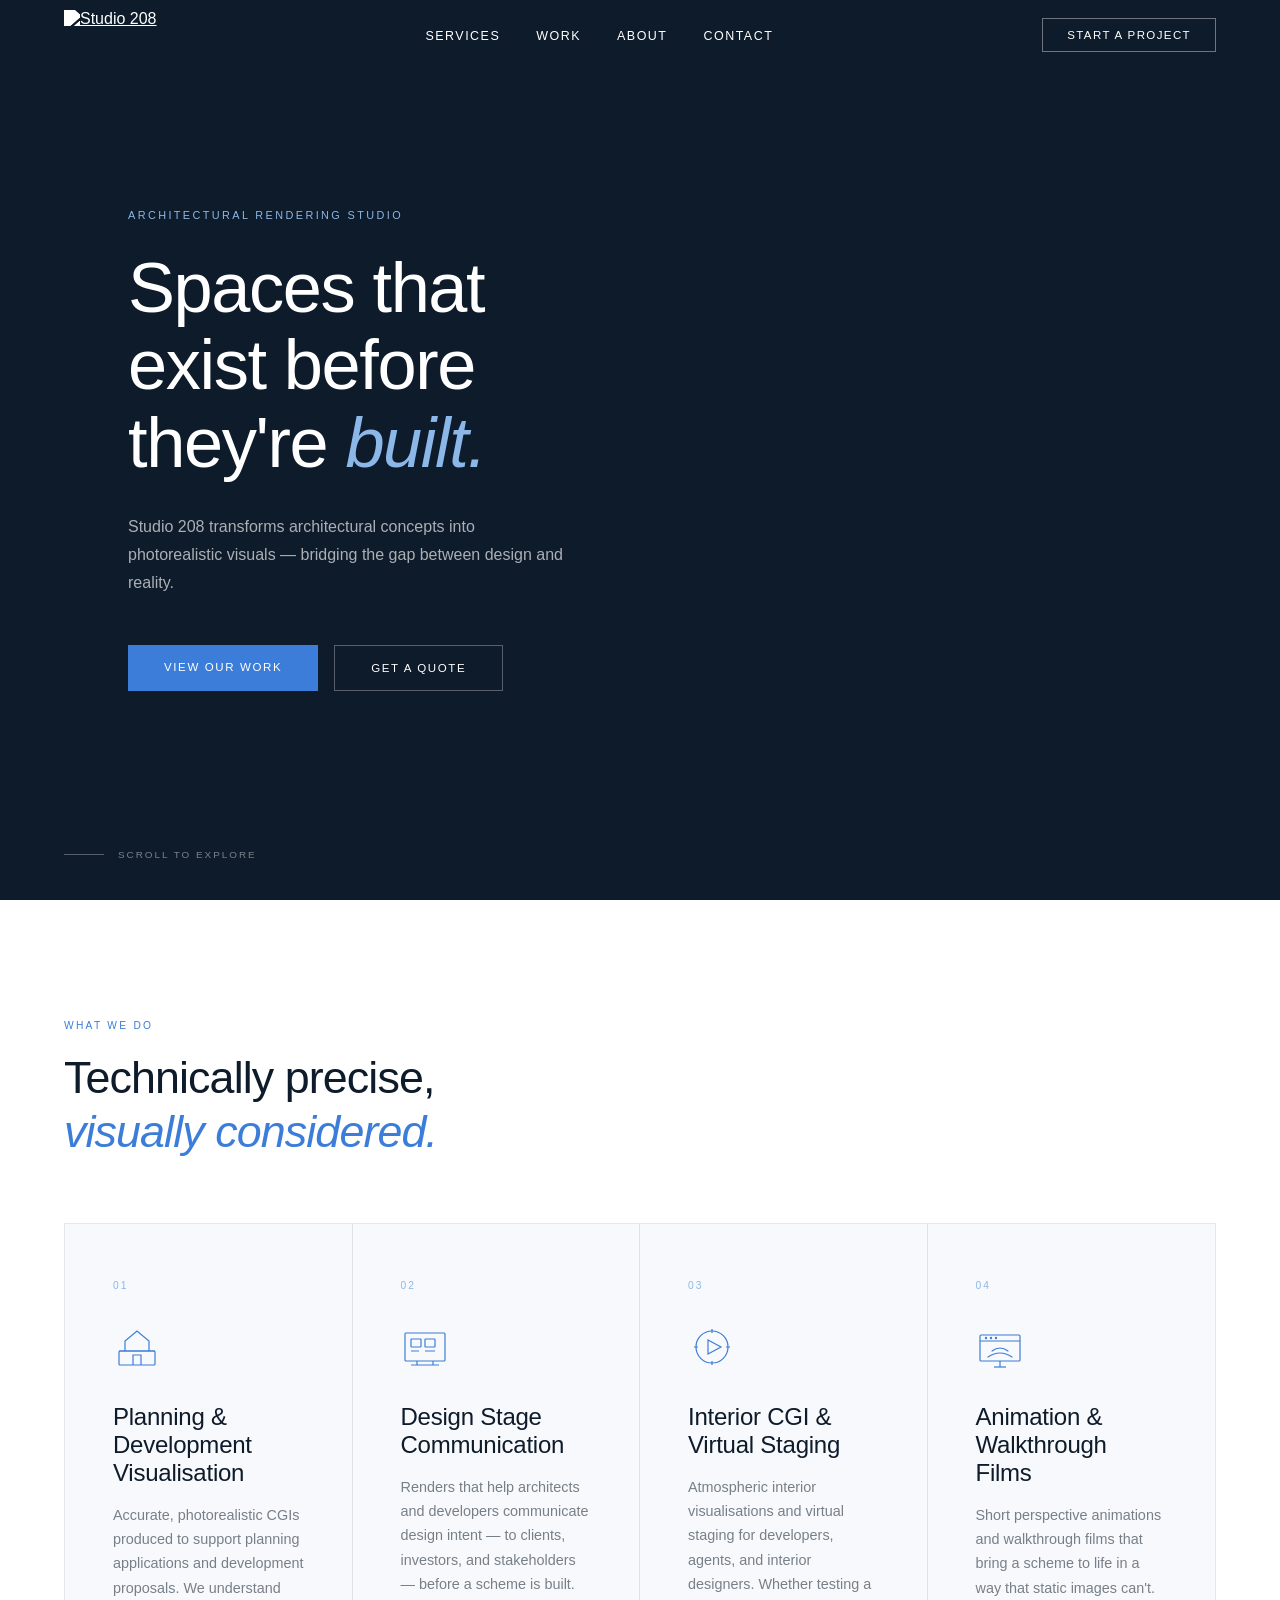
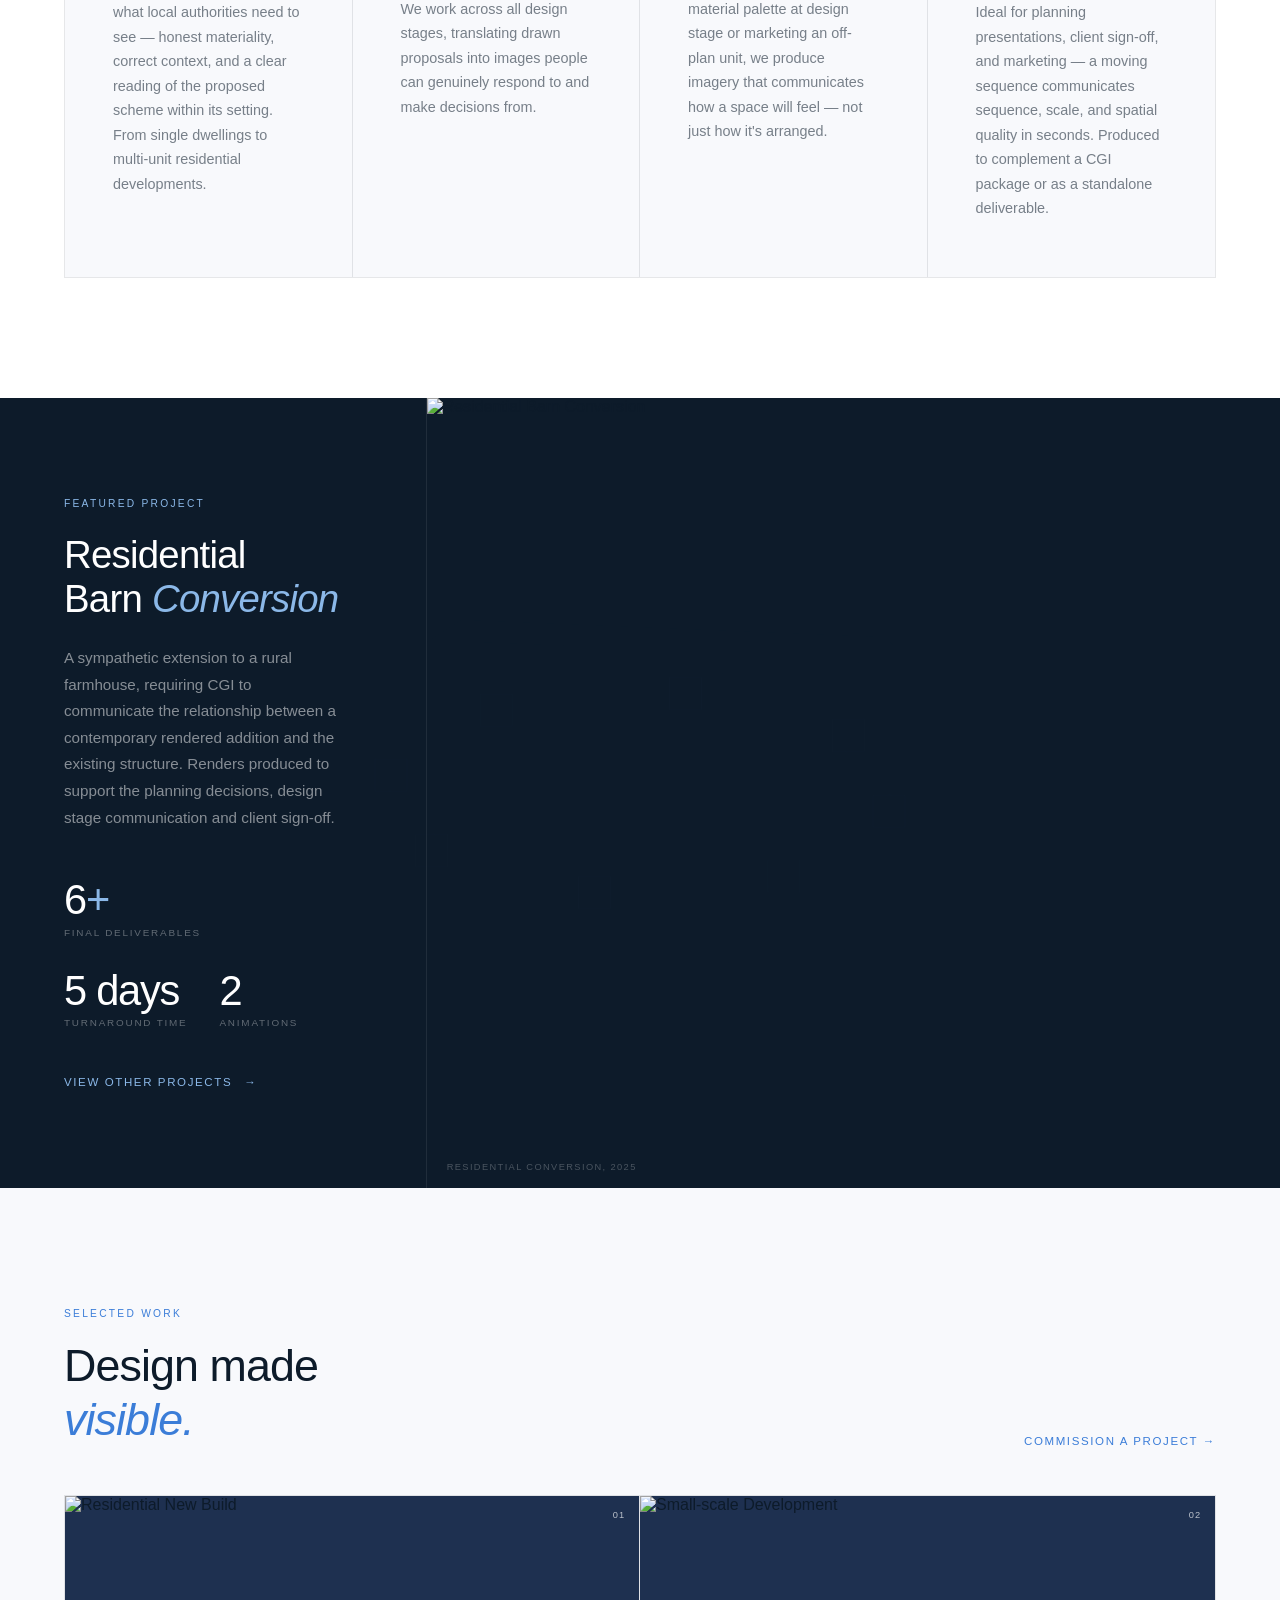
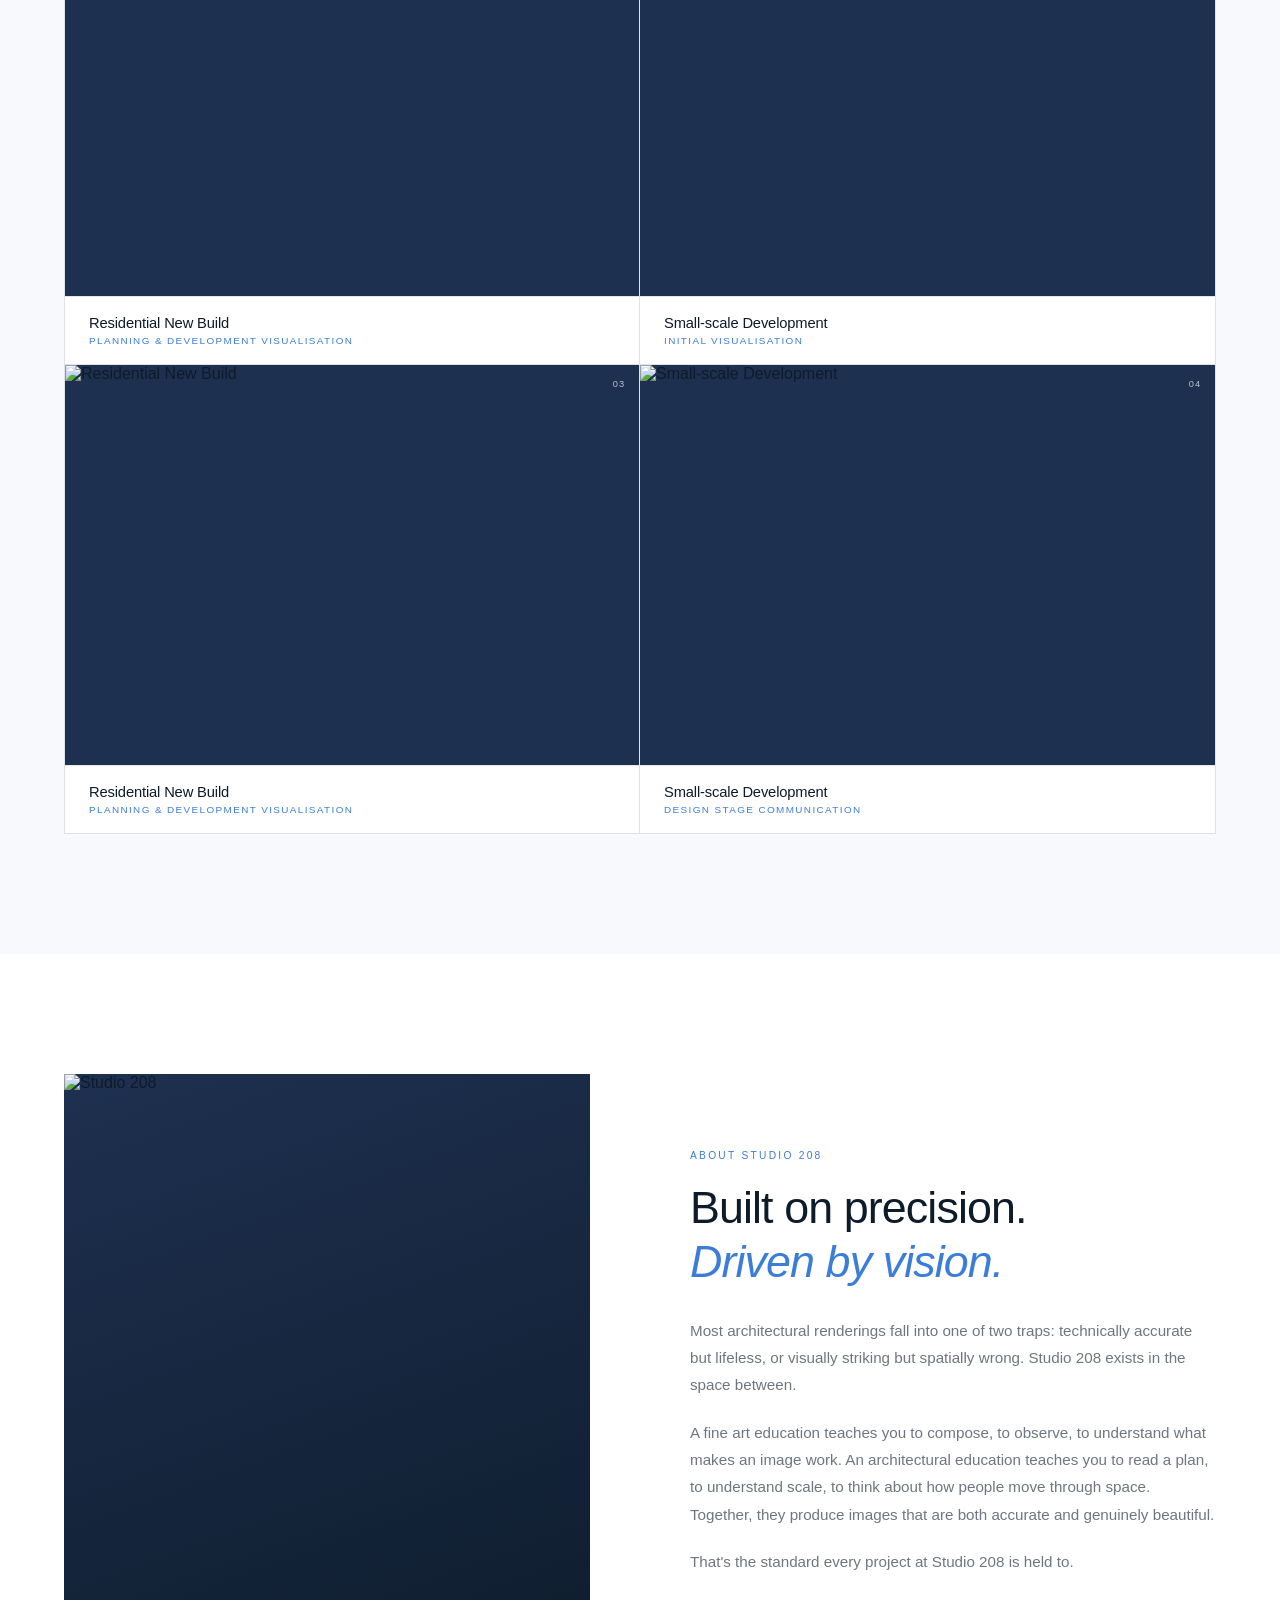
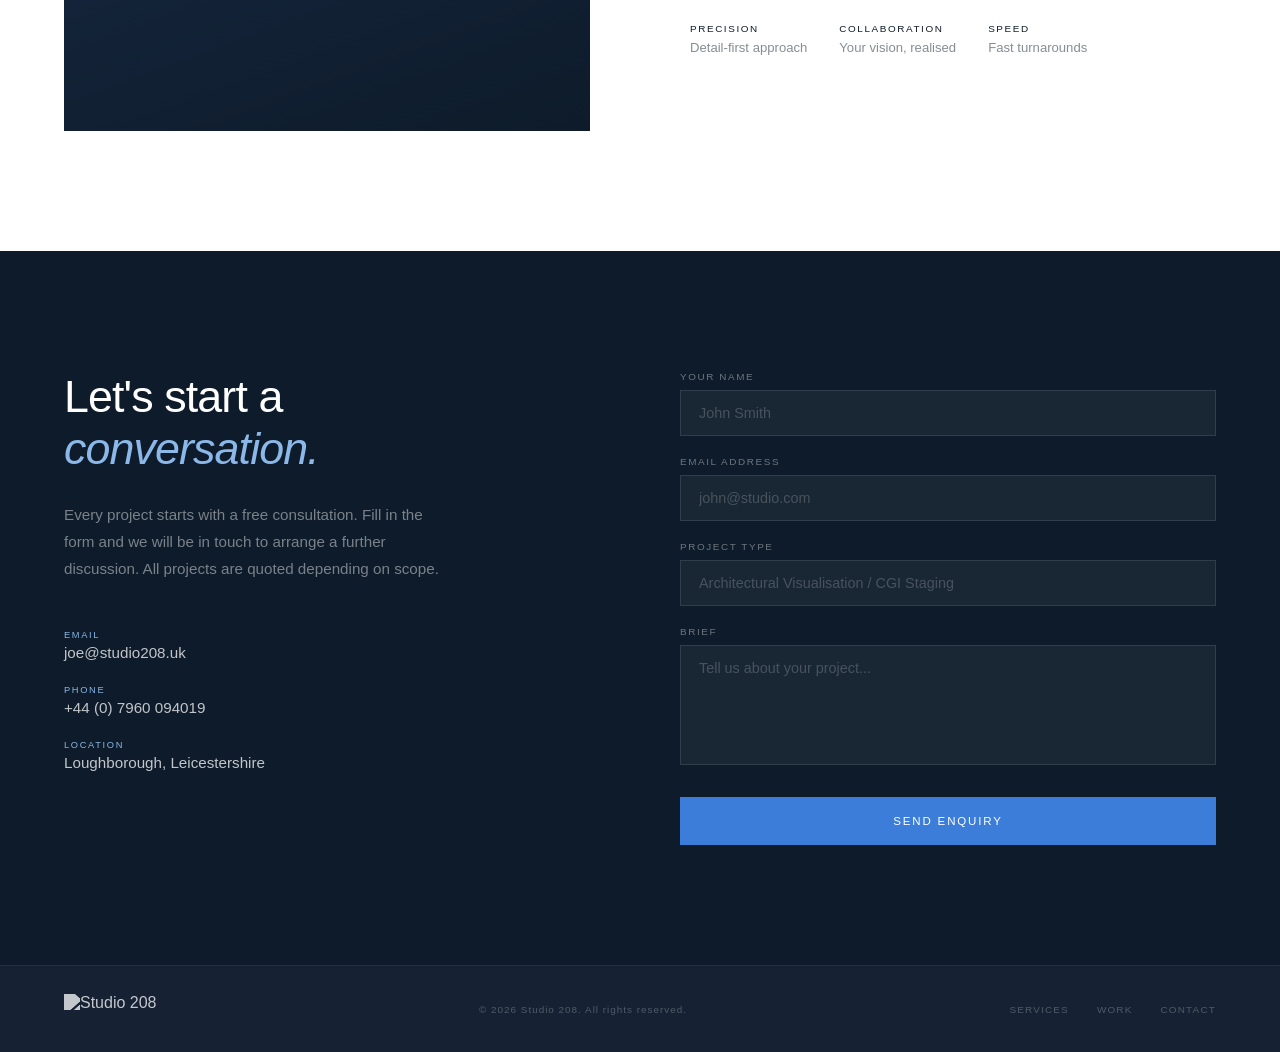
==== commit b6c50256: "Update index.html" ====
--- a/index.html
+++ b/index.html
@@ -7,6 +7,15 @@
 <meta name="author" content="Studio 208">
 <meta name="robots" content="index, follow">
 <link rel="canonical" href="https://studio208.uk/">
+
+<!-- Google tag (gtag.js) -->
+<script async src="https://www.googletagmanager.com/gtag/js?id=G-MXDQBH50QD"></script>
+<script>
+  window.dataLayer = window.dataLayer || [];
+  function gtag(){dataLayer.push(arguments);}
+  gtag('js', new Date());
+  gtag('config', 'G-MXDQBH50QD');
+</script>
 
 <!-- Open Graph -->
 <meta property="og:type" content="website">
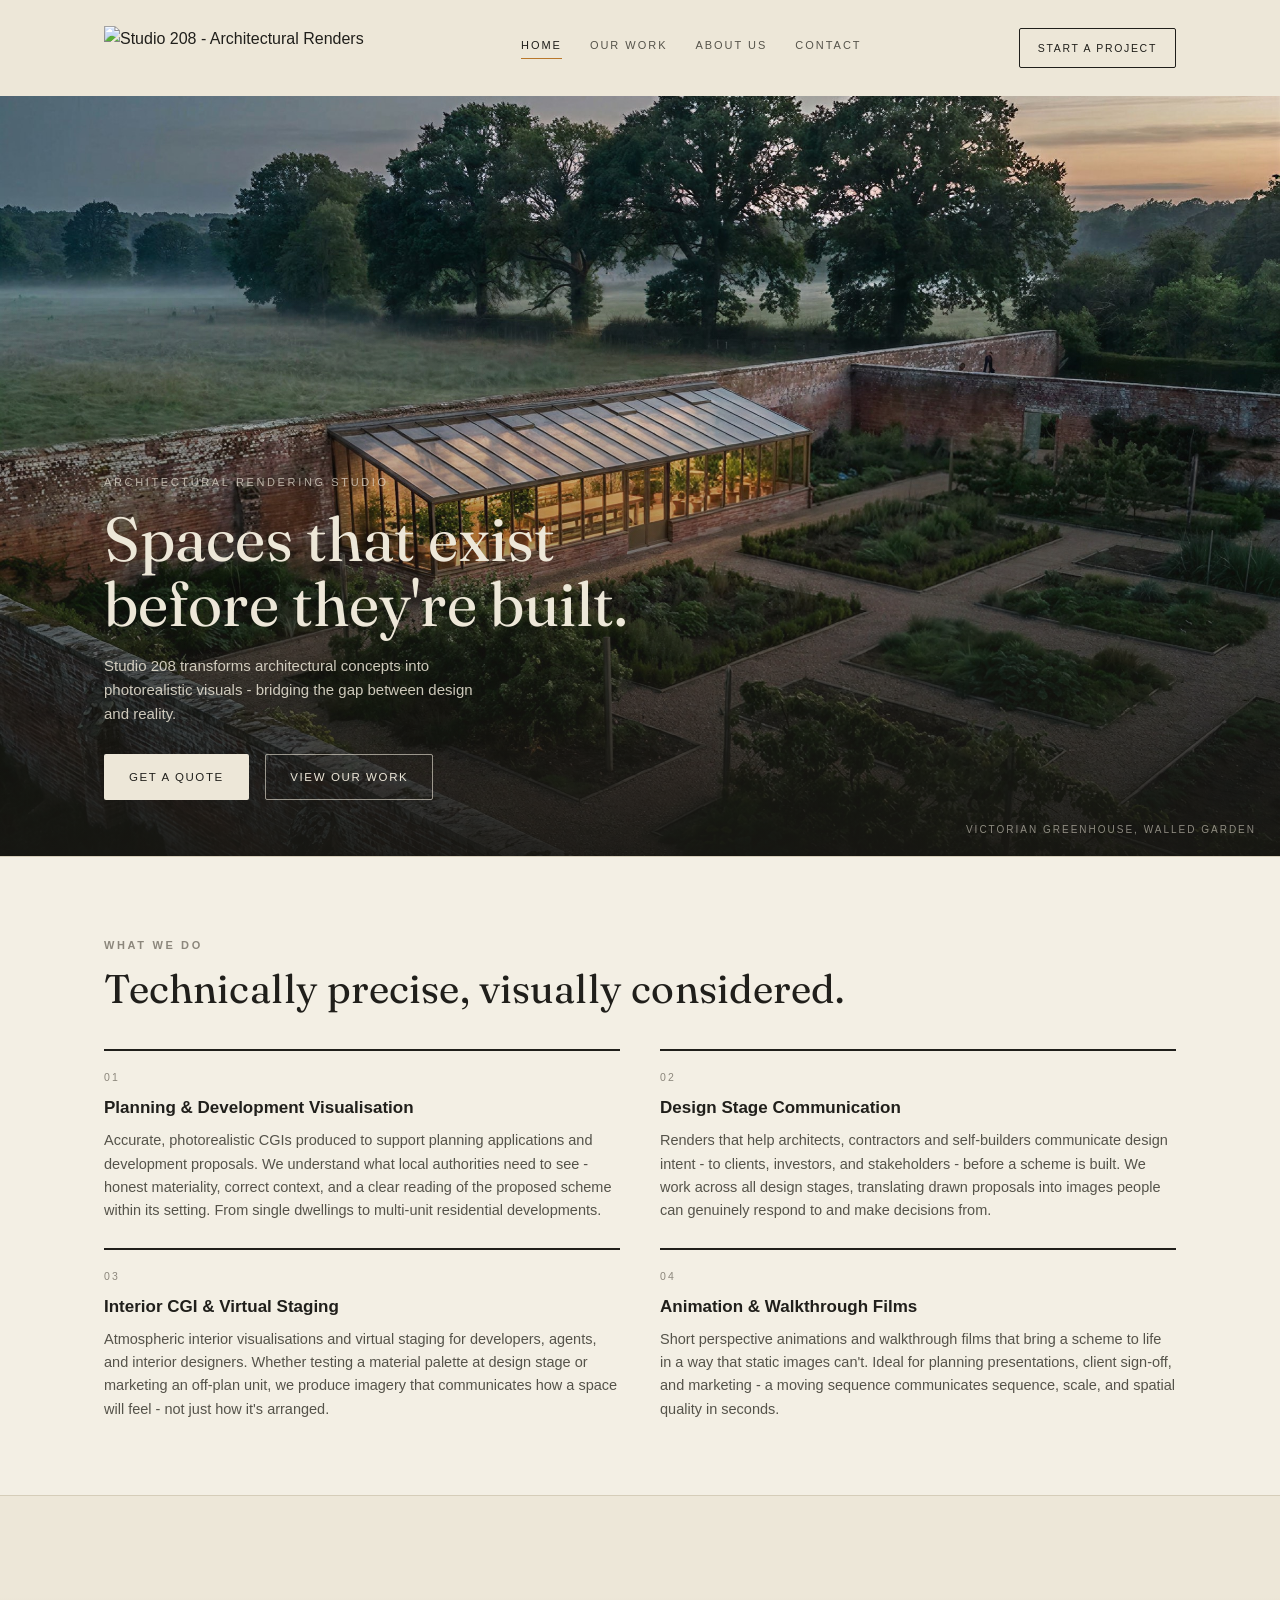
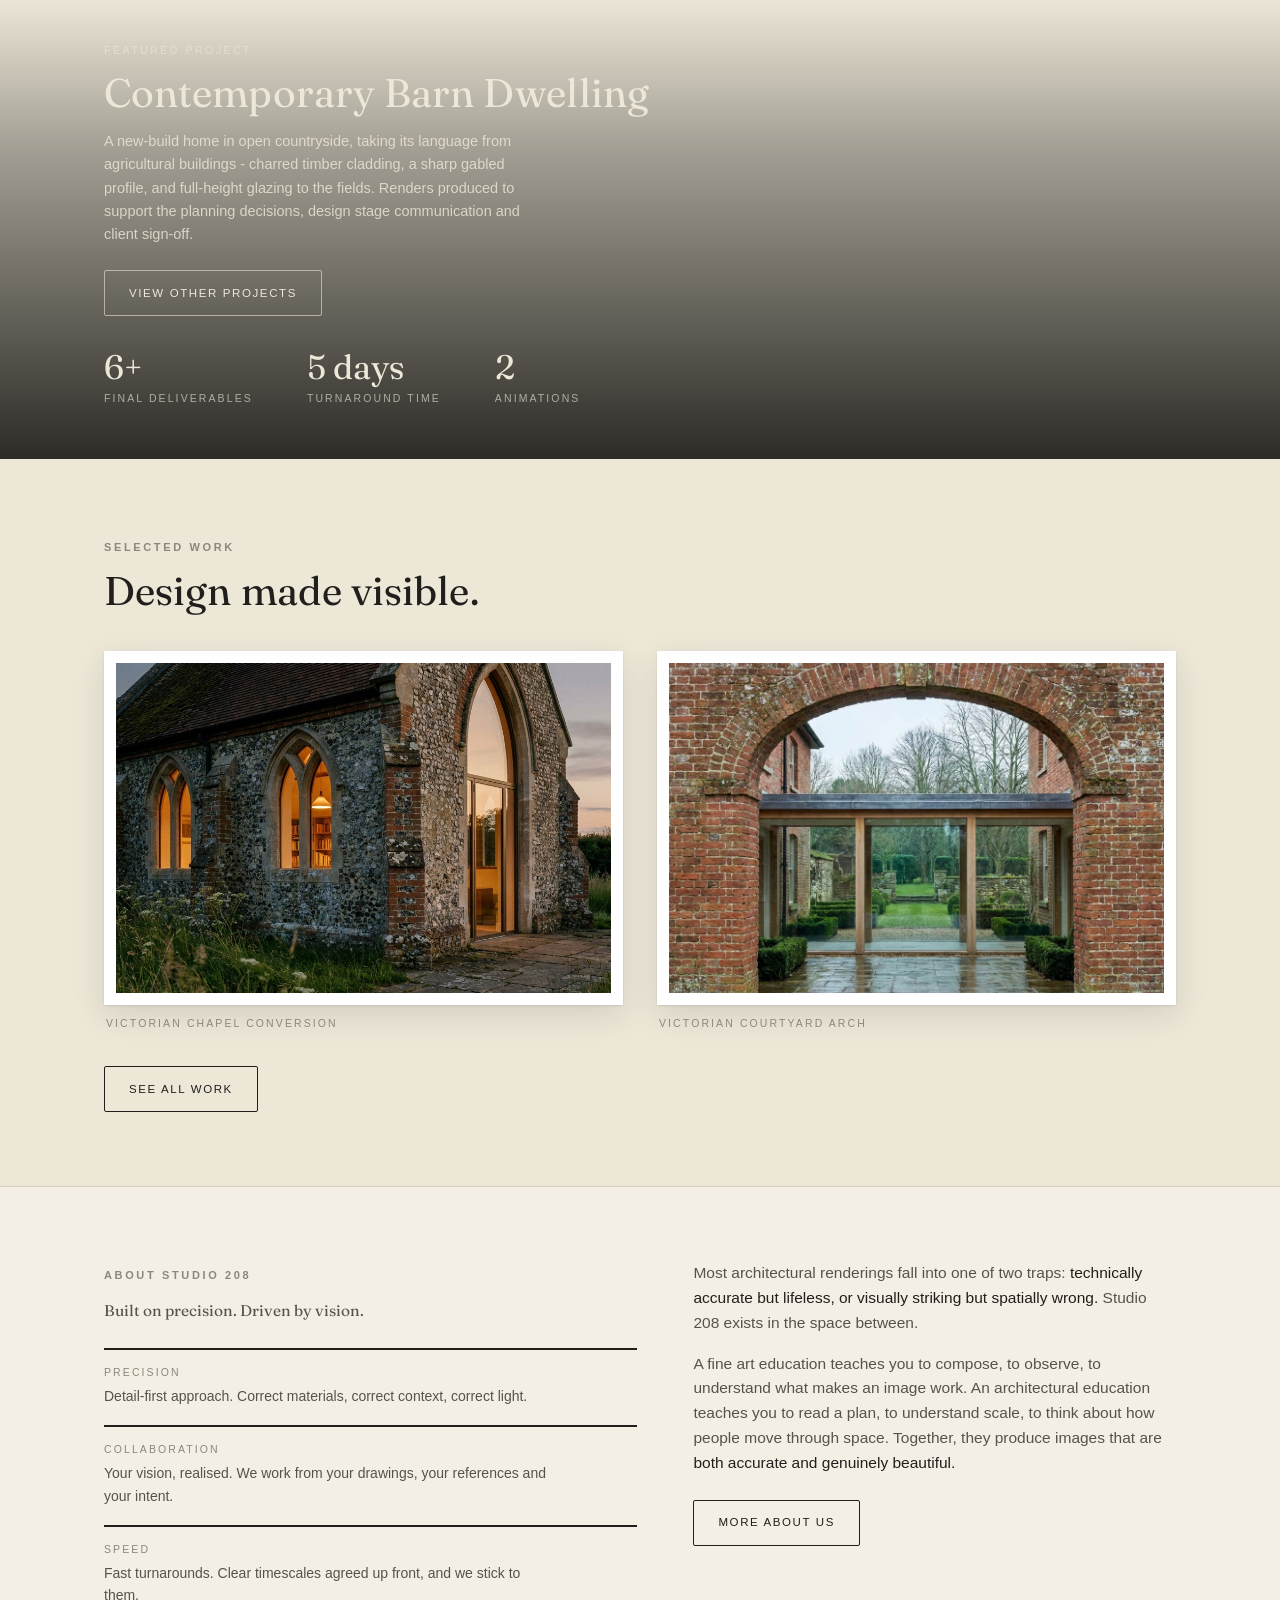
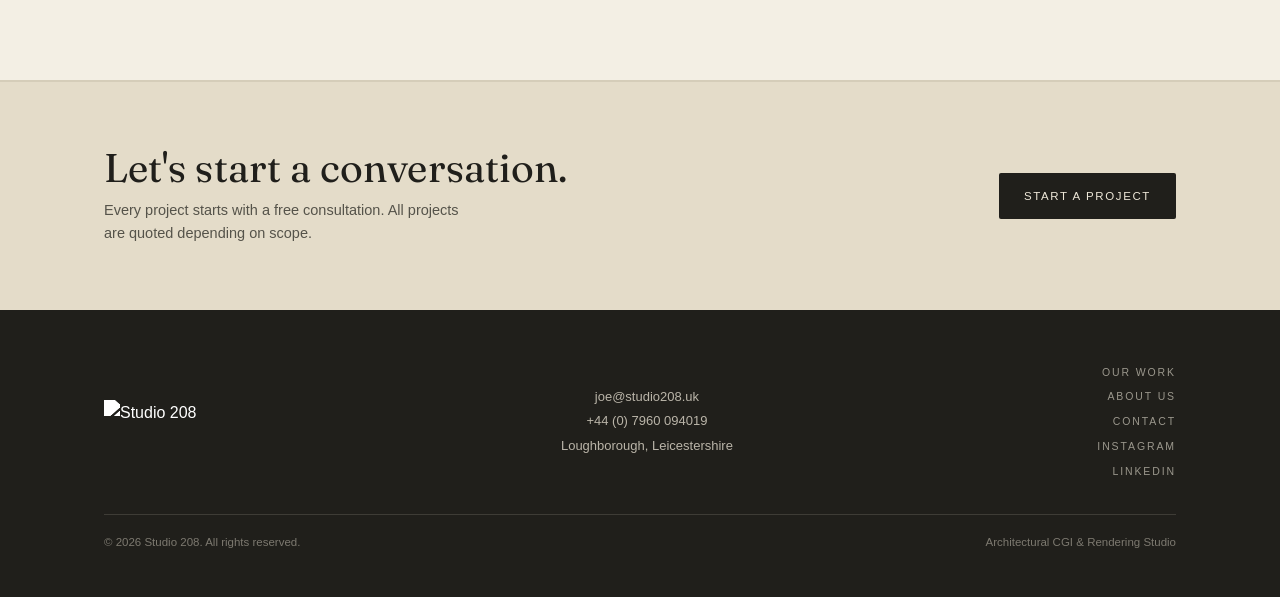
==== commit 34eeb017: "Add files via upload" ====
--- a/index.html
+++ b/index.html
@@ -1,954 +1,188 @@
 <!DOCTYPE html>
-<html lang="en"><head><meta http-equiv="Content-Type" content="text/html; charset=UTF-8">
-<meta name="viewport" content="width=device-width, initial-scale=1.0">
-<title>Studio 208 — Architectural CGI & Rendering Studio</title>
-<meta name="description" content="Studio 208 is an architectural CGI and rendering studio based in Loughborough. We produce photorealistic visuals for planning applications, design communication, and virtual staging.">
-<meta name="keywords" content="architectural rendering, architectural CGI, planning visualisation, interior CGI, virtual staging, architectural visualisation UK, rendering studio">
-<meta name="author" content="Studio 208">
-<meta name="robots" content="index, follow">
-<link rel="canonical" href="https://studio208.uk/">
-
-<!-- Google tag (gtag.js) -->
-<script async src="https://www.googletagmanager.com/gtag/js?id=G-MXDQBH50QD"></script>
-<script>
-  window.dataLayer = window.dataLayer || [];
-  function gtag(){dataLayer.push(arguments);}
-  gtag('js', new Date());
-  gtag('config', 'G-MXDQBH50QD');
-</script>
-
-<!-- Open Graph -->
-<meta property="og:type" content="website">
-<meta property="og:url" content="https://studio208.uk/">
-<meta property="og:title" content="Studio 208 — Architectural CGI & Rendering Studio">
-<meta property="og:description" content="Photorealistic architectural visuals for planning applications, design communication, and virtual staging. Spaces that exist before they're built.">
-<meta property="og:image" content="https://pub-74b63b15dc624066a5722d0a6e5751ab.r2.dev/Project_1.png">
-
-<!-- Twitter/X Card -->
-<meta name="twitter:card" content="summary_large_image">
-<meta name="twitter:title" content="Studio 208 — Architectural CGI & Rendering Studio">
-<meta name="twitter:description" content="Photorealistic architectural visuals for planning applications, design communication, and virtual staging.">
-<meta name="twitter:image" content="https://pub-74b63b15dc624066a5722d0a6e5751ab.r2.dev/Project_1.png">
-
-<!-- Structured Data -->
-<script type="application/ld+json">
-{
-  "@context": "https://schema.org",
-  "@type": "ProfessionalService",
-  "name": "Studio 208",
-  "description": "Architectural CGI and rendering studio producing photorealistic visuals for planning applications, design communication, and virtual staging.",
-  "url": "https://studio208.uk",
-  "email": "joe@studio208.uk",
-  "telephone": "+447960094019",
-  "address": {
-    "@type": "PostalAddress",
-    "addressLocality": "Loughborough",
-    "addressRegion": "Leicestershire",
-    "addressCountry": "GB"
-  },
-  "sameAs": []
-}
-</script>
-<style>
-*,*::before,*::after{box-sizing:border-box;margin:0;padding:0;}
-html{scroll-behavior:smooth;}
-body{
-  font-family:'Helvetica Neue',Helvetica,Arial,sans-serif;
-  background:#F8F9FC;
-  color:#0D1B2A;
-  overflow-x:hidden;
-}
-:root{
-  --navy:#0D1B2A;
-  --navy-mid:#162234;
-  --navy-light:#1E3050;
-  --blue:#2A5FA5;
-  --blue-mid:#3B7DD8;
-  --sky:#8BB8E8;
-  --ice:#D4E6F7;
-  --white:#FFFFFF;
-  --off-white:#F8F9FC;
-  --border:rgba(13,27,42,0.1);
-}
-
-/* ── NAV ── */
-nav{
-  position:fixed;top:0;left:0;right:0;z-index:200;
-  display:flex;align-items:center;justify-content:space-between;
-  padding:10px 64px;
-  transition:all 0.4s ease;
-}
-nav.scrolled{
-  background:rgba(248,249,252,0.95);
-  backdrop-filter:blur(14px);
-  padding:6px 64px;
-  border-bottom:1px solid var(--border);
-}
-.nav-logo img{
-  height:50px;
-  display:block;
-  filter:brightness(0) invert(1);
-  transition:filter 0.3s ease;
-}
-nav.scrolled .nav-logo img{
-  filter:brightness(0) invert(0);
-}
-.nav-links{display:flex;gap:36px;list-style:none;}
-.nav-links a{
-  font-size:0.78rem;letter-spacing:0.12em;text-transform:uppercase;
-  color:var(--white);text-decoration:none;font-weight:400;
-  transition:color 0.2s;
-}
-nav.scrolled .nav-links a{color:var(--navy);}
-.nav-links a:hover{color:var(--sky);}
-nav.scrolled .nav-links a:hover{color:var(--blue-mid);}
-.nav-cta{
-  font-size:0.72rem;letter-spacing:0.12em;text-transform:uppercase;
-  color:var(--white);border:1px solid rgba(255,255,255,0.4);
-  padding:10px 24px;text-decoration:none;font-weight:400;
-  transition:all 0.25s;
-}
-nav.scrolled .nav-cta{color:var(--navy);border-color:var(--navy);}
-.nav-cta:hover{background:var(--white);color:var(--navy);}
-nav.scrolled .nav-cta:hover{background:var(--navy);color:var(--white);}
-
-/* ── HERO ── */
-#hero{
-  position:relative;height:100vh;min-height:700px;
-  background:var(--navy);overflow:hidden;
-  display:flex;align-items:center;
-}
-#hero-video{
-  position:absolute;
-  inset:0;
-  width:100%;
-  height:100%;
-  object-fit:cover;
-  object-position:center;
-  z-index:1;
-}
-#hero-overlay{
-  position:absolute;
-  inset:0;
-  background:linear-gradient(
-    to right,
-    rgba(13,27,42,0.82) 0%,
-    rgba(13,27,42,0.55) 55%,
-    rgba(13,27,42,0.25) 100%
-  );
-  z-index:2;
-}
-.hero-content{
-  position:relative;z-index:10;
-  padding:0 64px;max-width:760px;
-}
-.hero-eyebrow{
-  font-size:0.68rem;letter-spacing:0.22em;text-transform:uppercase;
-  color:var(--sky);font-weight:400;margin-bottom:28px;
-  opacity:0;transform:translateY(20px);
-  animation:fadeUp 0.8s 0.3s forwards;
-}
-.hero-title{
-  font-size:clamp(2.8rem,5.5vw,5.2rem);font-weight:200;
-  color:var(--white);line-height:1.1;letter-spacing:-0.02em;margin-bottom:32px;
-}
-.hero-title .line{display:block;opacity:0;transform:translateY(30px);}
-.hero-title .line:nth-child(1){animation:fadeUp 0.9s 0.5s forwards;}
-.hero-title .line:nth-child(2){animation:fadeUp 0.9s 0.7s forwards;}
-.hero-title .line:nth-child(3){animation:fadeUp 0.9s 0.9s forwards;}
-.hero-title em{font-style:italic;font-weight:300;color:var(--sky);}
-.hero-sub{
-  font-size:1rem;line-height:1.75;color:rgba(255,255,255,0.65);
-  font-weight:300;max-width:440px;margin-bottom:48px;
-  opacity:0;transform:translateY(20px);animation:fadeUp 0.8s 1.1s forwards;
-}
-.hero-btns{
-  display:flex;gap:16px;
-  opacity:0;transform:translateY(20px);animation:fadeUp 0.8s 1.3s forwards;
-}
-.btn-primary{
-  font-size:0.72rem;letter-spacing:0.14em;text-transform:uppercase;
-  background:var(--blue-mid);color:var(--white);
-  padding:16px 36px;text-decoration:none;font-weight:500;transition:background 0.25s;
-}
-.btn-primary:hover{background:var(--blue);}
-.btn-outline{
-  font-size:0.72rem;letter-spacing:0.14em;text-transform:uppercase;
-  border:1px solid rgba(255,255,255,0.3);color:var(--white);
-  padding:16px 36px;text-decoration:none;font-weight:400;transition:all 0.25s;
-}
-.btn-outline:hover{background:rgba(255,255,255,0.08);}
-.hero-scroll{
-  position:absolute;bottom:40px;left:64px;z-index:10;
-  display:flex;align-items:center;gap:14px;
-  font-size:0.62rem;letter-spacing:0.2em;text-transform:uppercase;
-  color:rgba(255,255,255,0.45);
-  opacity:0;animation:fadeUp 0.8s 1.6s forwards;
-}
-.hero-scroll-line{width:40px;height:1px;background:rgba(255,255,255,0.3);}
-@keyframes fadeUp{to{opacity:1;transform:translateY(0);}}
-
-/* ── SCROLL REVEAL ── */
-.reveal{opacity:0;transform:translateY(40px);transition:opacity 0.7s ease,transform 0.7s ease;}
-.reveal.visible{opacity:1;transform:none;}
-.reveal-left{opacity:0;transform:translateX(-40px);transition:opacity 0.7s ease,transform 0.7s ease;}
-.reveal-left.visible{opacity:1;transform:none;}
-.reveal-right{opacity:0;transform:translateX(40px);transition:opacity 0.7s ease,transform 0.7s ease;}
-.reveal-right.visible{opacity:1;transform:none;}
-
-/* ── SECTIONS ── */
-section{padding:120px 64px;}
-.section-label{
-  font-size:0.64rem;letter-spacing:0.22em;text-transform:uppercase;
-  color:var(--blue-mid);font-weight:500;margin-bottom:20px;
-}
-.section-title{
-  font-size:clamp(2rem,3.5vw,3.2rem);font-weight:200;
-  line-height:1.2;letter-spacing:-0.02em;color:var(--navy);
-}
-.section-title em{font-style:italic;color:var(--blue-mid);}
-
-/* ── SERVICES ── */
-#services{background:var(--white);}
-.services-grid{
-  display:grid;grid-template-columns:repeat(4,1fr);
-  gap:0;margin-top:64px;border:1px solid var(--border);
-}
-.service-card{
-  background:var(--off-white);padding:56px 48px;
-  position:relative;overflow:hidden;transition:background 0.35s;
-  border-right:1px solid var(--border);
-}
-.service-card:last-child{border-right:none;}
-.service-card::before{
-  content:'';position:absolute;bottom:0;left:0;right:0;height:3px;
-  background:linear-gradient(90deg,var(--blue-mid),var(--sky));
-  transform:scaleX(0);transform-origin:left;transition:transform 0.4s ease;
-}
-.service-card:hover{background:var(--ice);}
-.service-card:hover::before{transform:scaleX(1);}
-.service-num{font-size:0.64rem;letter-spacing:0.2em;color:var(--sky);font-weight:400;margin-bottom:32px;}
-.service-icon{width:48px;height:48px;margin-bottom:28px;color:var(--blue-mid);}
-.service-name{font-size:1.5rem;font-weight:300;color:var(--navy);letter-spacing:-0.01em;margin-bottom:16px;}
-.service-desc{font-size:0.9rem;line-height:1.7;color:rgba(13,27,42,0.55);font-weight:300;}
-
-/* ── FEATURED ── */
-#featured{background:var(--navy);padding:0;position:relative;overflow:hidden;}
-#featured-canvas{position:absolute;inset:0;width:100%;height:100%;opacity:0.15;pointer-events:none;}
-.featured-inner{position:relative;z-index:5;display:grid;grid-template-columns:4fr 8fr;min-height:680px;}
-.featured-left{
-  padding:100px 80px 100px 64px;
-  display:flex;flex-direction:column;justify-content:center;
-  border-right:1px solid rgba(255,255,255,0.08);
-}
-.featured-label{font-size:0.64rem;letter-spacing:0.22em;text-transform:uppercase;color:var(--sky);margin-bottom:24px;}
-.featured-title{
-  font-size:clamp(2rem,3vw,3rem);font-weight:200;
-  color:var(--white);line-height:1.15;letter-spacing:-0.02em;margin-bottom:24px;
-}
-.featured-title em{font-style:italic;color:var(--sky);}
-.featured-desc{font-size:0.95rem;line-height:1.75;color:rgba(255,255,255,0.5);font-weight:300;margin-bottom:48px;max-width:380px;}
-.stats-row{display:flex;gap:32px;margin-bottom:48px;flex-wrap:wrap;}
-.stat-num{font-size:2.6rem;font-weight:200;color:var(--white);letter-spacing:-0.03em;line-height:1;white-space:nowrap;}
-.stat-num span{color:var(--sky);}
-.stat-label{font-size:0.62rem;letter-spacing:0.18em;text-transform:uppercase;color:rgba(255,255,255,0.35);margin-top:6px;}
-.featured-link{
-  font-size:0.72rem;letter-spacing:0.14em;text-transform:uppercase;
-  color:var(--sky);text-decoration:none;display:flex;align-items:center;gap:12px;transition:gap 0.25s;
-}
-.featured-link:hover{gap:20px;}
-.featured-link::after{content:'→';}
-.featured-right{display:flex;align-items:stretch;justify-content:center;padding:0;position:relative;}
-.render-placeholder{
-  width:100%;height:100%;
-  position:relative;overflow:hidden;
-}
-.render-placeholder canvas{position:absolute;inset:0;width:100%;height:100%;}
-.render-label{
-  position:absolute;bottom:16px;left:20px;
-  font-size:0.58rem;letter-spacing:0.15em;text-transform:uppercase;
-  color:rgba(255,255,255,0.25);z-index:2;
-}
-
-/* ── PROJECTS 2×2 GRID ── */
-#projects{background:var(--off-white);}
-.projects-header{display:flex;align-items:flex-end;justify-content:space-between;margin-bottom:48px;}
-.projects-link{font-size:0.72rem;letter-spacing:0.14em;text-transform:uppercase;color:var(--blue-mid);text-decoration:none;}
-.proj-grid{display:grid;grid-template-columns:repeat(2,1fr);gap:0;border:1px solid var(--border);}
-.proj-wrap{border-right:1px solid var(--border);border-bottom:1px solid var(--border);}
-.proj-wrap:nth-child(2n){border-right:none;}
-.proj-wrap:nth-last-child(-n+2){border-bottom:none;}
-.proj{
-  position:relative;overflow:hidden;cursor:pointer;
-  background:var(--navy-light);height:400px;
-  opacity:1 !important;transform:none !important;
-}
-
-/* ── PROJECT IMAGE ── */
-.proj-img{
-  position:absolute;inset:0;
-  width:100%;height:100%;
-  object-fit:cover;
-  object-position:center;
-  display:block;
-  transition:transform 0.6s ease;
-}
-.proj:hover .proj-img{transform:scale(1.04);}
-
-/* ── PROJECT CANVAS (fallback if no image) ── */
-.proj canvas{position:absolute;top:0;left:0;width:100%;height:100%;display:block;}
-
-.proj-overlay{
-  position:absolute;inset:0;
-  background:linear-gradient(to top,rgba(13,27,42,0.92) 0%,rgba(13,27,42,0) 55%);
-  opacity:0;transition:opacity 0.4s;
-  display:flex;flex-direction:column;justify-content:flex-end;padding:28px;
-  z-index:2;
-}
-.proj:hover .proj-overlay{opacity:1;}
-.proj-overlay-name{font-size:1.05rem;font-weight:300;color:var(--white);letter-spacing:-0.01em;margin-bottom:4px;}
-.proj-overlay-type{font-size:0.6rem;letter-spacing:0.18em;text-transform:uppercase;color:var(--sky);}
-.proj-num{
-  position:absolute;top:14px;right:14px;
-  font-size:0.58rem;letter-spacing:0.1em;color:rgba(255,255,255,0.7);
-  transition:opacity 0.3s;z-index:3;
-}
-.proj:hover .proj-num{opacity:0;}
-.proj-caption{padding:18px 24px;border-top:1px solid var(--border);background:var(--white);}
-.proj-caption-name{font-size:0.92rem;font-weight:400;color:var(--navy);letter-spacing:-0.01em;margin-bottom:4px;}
-.proj-caption-type{font-size:0.62rem;letter-spacing:0.14em;text-transform:uppercase;color:var(--blue-mid);font-weight:400;}
-
-/* ── ABOUT ── */
-#about{background:var(--white);}
-.about-inner{display:grid;grid-template-columns:1fr 1fr;gap:100px;align-items:center;}
-.about-image{width:100%;aspect-ratio:4/5;background:linear-gradient(160deg,var(--navy-light),var(--navy));position:relative;overflow:hidden;}
-.about-image canvas{position:absolute;inset:0;width:100%;height:100%;display:block;}
-.about-text{font-size:0.95rem;line-height:1.8;color:rgba(13,27,42,0.6);font-weight:300;margin-bottom:20px;}
-.about-vals{display:flex;gap:32px;margin-top:48px;flex-wrap:wrap;}
-.val-name{font-size:0.62rem;letter-spacing:0.16em;text-transform:uppercase;color:var(--navy);font-weight:500;margin-bottom:6px;}
-.val-desc{font-size:0.82rem;color:rgba(13,27,42,0.5);font-weight:300;}
-
-/* ── CONTACT ── */
-#contact{background:var(--navy);position:relative;overflow:hidden;}
-.contact-inner{display:grid;grid-template-columns:1fr 1fr;gap:80px;position:relative;z-index:5;}
-.contact-title{font-size:clamp(2.2rem,3.5vw,3.4rem);font-weight:200;color:var(--white);letter-spacing:-0.02em;line-height:1.15;margin-bottom:28px;}
-.contact-title em{font-style:italic;color:var(--sky);}
-.contact-sub{font-size:0.95rem;line-height:1.75;color:rgba(255,255,255,0.45);font-weight:300;margin-bottom:48px;max-width:380px;}
-.contact-details{display:flex;flex-direction:column;gap:24px;}
-.contact-item-label{font-size:0.58rem;letter-spacing:0.18em;text-transform:uppercase;color:var(--sky);margin-bottom:4px;}
-.contact-item-val{font-size:0.95rem;color:rgba(255,255,255,0.75);font-weight:300;}
-.form-group{margin-bottom:20px;}
-.form-label{display:block;font-size:0.62rem;letter-spacing:0.16em;text-transform:uppercase;color:rgba(255,255,255,0.4);margin-bottom:8px;}
-.form-control{
-  width:100%;background:rgba(255,255,255,0.05);
-  border:1px solid rgba(255,255,255,0.1);color:var(--white);
-  font-family:inherit;font-size:0.9rem;font-weight:300;
-  padding:14px 18px;outline:none;transition:border-color 0.2s;
-}
-.form-control:focus{border-color:var(--sky);}
-.form-control::placeholder{color:rgba(255,255,255,0.2);}
-textarea.form-control{resize:none;height:120px;}
-.btn-form{
-  width:100%;font-family:inherit;font-size:0.72rem;letter-spacing:0.16em;
-  text-transform:uppercase;background:var(--blue-mid);color:var(--white);
-  border:none;padding:18px;cursor:pointer;transition:background 0.25s;margin-top:8px;
-}
-.btn-form:hover{background:var(--blue);}
-
-/* ── FOOTER ── */
-footer{
-  background:var(--navy-mid);padding:28px 64px;
-  display:flex;align-items:center;justify-content:space-between;
-  border-top:1px solid rgba(255,255,255,0.06);
-}
-footer .footer-logo{height:30px;display:block;filter:brightness(0) invert(1);opacity:0.75;}
-.footer-copy{font-size:0.62rem;letter-spacing:0.1em;color:rgba(255,255,255,0.25);}
-.footer-links{display:flex;gap:28px;}
-.footer-links a{font-size:0.62rem;letter-spacing:0.12em;text-transform:uppercase;color:rgba(255,255,255,0.25);text-decoration:none;transition:color 0.2s;}
-.footer-links a:hover{color:rgba(255,255,255,0.6);}
-
-/* ── MOBILE HAMBURGER ── */
-.nav-hamburger{display:none;flex-direction:column;gap:5px;cursor:pointer;padding:8px;background:none;border:none;z-index:300;}
-.nav-hamburger span{display:block;width:24px;height:1.5px;background:var(--white);transition:all 0.3s ease;}
-nav.scrolled .nav-hamburger span{background:var(--navy);}
-.nav-hamburger.open span:nth-child(1){transform:translateY(6.5px) rotate(45deg);}
-.nav-hamburger.open span:nth-child(2){opacity:0;}
-.nav-hamburger.open span:nth-child(3){transform:translateY(-6.5px) rotate(-45deg);}
-.nav-mobile-menu{display:none;position:fixed;top:0;left:0;right:0;bottom:0;background:var(--navy);z-index:250;flex-direction:column;align-items:center;justify-content:center;gap:40px;}
-.nav-mobile-menu.open{display:flex;}
-.nav-mobile-menu a{font-size:1.4rem;letter-spacing:0.1em;text-transform:uppercase;color:var(--white);text-decoration:none;font-weight:200;}
-.nav-mobile-menu .nav-cta-mobile{font-size:0.72rem;letter-spacing:0.14em;background:var(--blue-mid);color:var(--white);padding:16px 36px;text-decoration:none;font-weight:500;margin-top:8px;}
-
-/* ── TABLET (≤ 900px) ── */
-@media (max-width:900px){
-  nav{padding:12px 32px;}
-  nav.scrolled{padding:8px 32px;}
-  .nav-links,.nav-cta{display:none;}
-  .nav-hamburger{display:flex;}
-  .nav-logo img{height:20px;}
-  section{padding:80px 32px;}
-  .hero-content{padding:0 32px;max-width:100%;}
-  .hero-scroll{left:32px;}
-  .services-grid{grid-template-columns:1fr 1fr;}
-  .service-card:nth-child(2){border-right:none;}
-  .service-card:nth-child(1),.service-card:nth-child(2){border-bottom:1px solid var(--border);}
-  .service-card:nth-child(3){border-bottom:1px solid var(--border);}
-  .service-card:nth-child(4){border-right:none;}
-  .service-card:nth-child(3){border-right:1px solid var(--border);}
-  .service-card:last-child{border-bottom:none;}
-  .service-card{padding:40px 32px;}
-  .featured-inner{grid-template-columns:1fr;}
-  .featured-left{padding:64px 32px;border-right:none;border-bottom:1px solid rgba(255,255,255,0.08);}
-  .featured-right{padding:0;min-height:380px;height:380px;position:relative;}
-  .stats-row{gap:32px;}
-  .proj-grid{grid-template-columns:1fr 1fr;}
-  .proj{height:320px;}
-  .about-inner{grid-template-columns:1fr;gap:48px;}
-  .about-image{aspect-ratio:16/9;max-height:400px;}
-  .contact-inner{grid-template-columns:1fr;gap:48px;}
-  footer{padding:24px 32px;flex-wrap:wrap;gap:16px;}
-  footer .footer-logo{height:72px;}
-}
-
-/* ── MOBILE (≤ 600px) ── */
-@media (max-width:600px){
-  nav{padding:10px 20px;}
-  nav.scrolled{padding:6px 20px;}
-  .nav-logo img{height:18px;}
-  section{padding:64px 20px;}
-  .hero-title{font-size:clamp(2.2rem,9vw,3.2rem);}
-  .hero-sub{font-size:0.9rem;}
-  .hero-btns{flex-direction:column;gap:12px;}
-  .btn-primary,.btn-outline{text-align:center;padding:14px 28px;}
-  .hero-scroll{left:20px;}
-  .services-grid{grid-template-columns:1fr;}
-  .service-card{border-right:none !important;border-bottom:1px solid var(--border) !important;}
-  .service-card:last-child{border-bottom:none !important;}
-  .service-card{padding:36px 24px;}
-  .service-name{font-size:1.25rem;}
-  .featured-left{padding:48px 20px;}
-  .featured-right{padding:0;}
-  .featured-right{min-height:420px;height:420px;position:relative;}
-  .stats-row{flex-wrap:wrap;gap:24px;}
-  .stat-num{font-size:2rem;}
-  .featured-title{font-size:clamp(1.8rem,6vw,2.4rem);}
-  .proj-grid{grid-template-columns:1fr;}
-  .proj-wrap{border-right:none !important;}
-  .proj-wrap:nth-last-child(-n+2){border-bottom:1px solid var(--border) !important;}
-  .proj-wrap:last-child{border-bottom:none !important;}
-  .proj{height:280px;}
-  .proj-caption{padding:14px 20px;}
-  .projects-header{flex-direction:column;align-items:flex-start;gap:16px;}
-  .about-inner{gap:32px;}
-
-  /* ── ABOUT IMAGE: show full portrait render, no cropping ── */
-  .about-image{
-    aspect-ratio:unset;       /* remove fixed ratio that was cutting the image */
-    max-height:none;          /* remove tablet max-height carried in */
-    height:auto;              /* let the image's natural height dictate the container */
-    overflow:visible;         /* allow the image to breathe */
-  }
-  .about-image img{
-    position:static !important;   /* take it out of absolute positioning */
-    width:100% !important;
-    height:auto !important;        /* natural aspect ratio, nothing clipped */
-    object-fit:unset !important;
-    display:block !important;
-  }
-
-  .about-vals{gap:20px;}
-  .contact-title{font-size:clamp(1.8rem,6vw,2.8rem);}
-  footer{flex-direction:column;align-items:flex-start;gap:20px;padding:24px 20px;}
-  footer .footer-logo{height:56px;}
-  .footer-links{flex-wrap:wrap;gap:16px;}
-}
-</style>
+<html lang="en-GB">
+<head>
+  <meta charset="UTF-8">
+  <meta name="viewport" content="width=device-width, initial-scale=1.0">
+  <title>Studio 208 - Architectural CGI &amp; Rendering Studio</title>
+  <meta name="description" content="Studio 208 is an architectural CGI and rendering studio based in Loughborough. We produce photorealistic visuals for planning applications, design communication, and virtual staging.">
+  <link rel="icon" type="image/png" sizes="32x32" href="favicon-32.png">
+  <link rel="icon" type="image/png" sizes="512x512" href="favicon-512.png">
+  <link rel="apple-touch-icon" href="apple-touch-icon.png">
+  <meta property="og:type" content="website">
+  <meta property="og:site_name" content="Studio 208">
+  <meta property="og:title" content="Studio 208 - Architectural CGI & Rendering Studio">
+  <meta property="og:description" content="Studio 208 is an architectural CGI and rendering studio based in Loughborough. We produce photorealistic visuals for planning applications, design communication, and virtual staging.">
+  <meta property="og:image" content="https://studio208.uk/images/og-image.jpg">
+  <meta property="og:url" content="https://studio208.uk/">
+  <meta name="twitter:card" content="summary_large_image">
+  <link rel="preconnect" href="https://fonts.googleapis.com">
+  <link rel="preconnect" href="https://fonts.gstatic.com" crossorigin>
+  <link href="https://fonts.googleapis.com/css2?family=Fraunces:opsz,wght@9..144,400;9..144,500&display=swap" rel="stylesheet">
+  <link rel="stylesheet" href="css/style.css">
 </head>
 <body>
 
-<!-- NAV -->
-<nav id="nav">
-  <a href="#" class="nav-logo">
-    <img src="https://pub-74b63b15dc624066a5722d0a6e5751ab.r2.dev/Cleaned_Logo_Longer.svg" alt="Studio 208">
-  </a>
-  <ul class="nav-links">
-    <li><a href="#services">Services</a></li>
-    <li><a href="#projects">Work</a></li>
-    <li><a href="#about">About</a></li>
-    <li><a href="#contact">Contact</a></li>
-  </ul>
-  <a href="#contact" class="nav-cta">Start a Project</a>
-  <button class="nav-hamburger" id="hamburger" aria-label="Toggle menu">
-    <span></span><span></span><span></span>
-  </button>
-</nav>
+<header class="site-header">
+  <div class="wrap">
+    <a href="index.html"><img class="logo-img" src="https://pub-74b63b15dc624066a5722d0a6e5751ab.r2.dev/Cleaned_Logo_Longer.svg" alt="Studio 208 - Architectural Renders"></a>
+    <nav class="site-nav" aria-label="Main">
+      <a href="index.html" class="active">Home</a>
+      <a href="work.html">Our Work</a>
+      <a href="about.html">About Us</a>
+      <a href="contact.html">Contact</a>
+    </nav>
+    <a class="nav-cta" href="contact.html">Start a Project</a>
+  </div>
+</header>
 
-<!-- MOBILE MENU OVERLAY -->
-<div class="nav-mobile-menu" id="mobileMenu">
-  <a href="#services" class="mobile-link">Services</a>
-  <a href="#projects" class="mobile-link">Work</a>
-  <a href="#about" class="mobile-link">About</a>
-  <a href="#contact" class="mobile-link">Contact</a>
-  <a href="#contact" class="nav-cta-mobile">Start a Project</a>
+<main>
+  <section class="hero-full">
+    <div class="bg" style="background-image: url('images/greenhouse-walled-garden.jpg'); background-position: center 36%;">
+      <div class="scrim">
+        <div class="wrap">
+          <span class="eyebrow-dark">Architectural Rendering Studio</span>
+          <h1>Spaces that exist before they're built.</h1>
+          <p class="hero-sub">Studio 208 transforms architectural concepts into photorealistic visuals - bridging the gap between design and reality.</p>
+          <div>
+            <a class="btn btn-linen-solid" href="contact.html">Get a Quote</a>
+            <a class="btn btn-linen-ghost" href="work.html">View Our Work</a>
+          </div>
+        </div>
+      </div>
+    </div>
+    <span class="hero-credit">Victorian Greenhouse, Walled Garden</span>
+  </section>
+
+  <section class="band tint">
+    <div class="wrap">
+      <div class="section-head reveal">
+        <span class="eyebrow quiet">What We Do</span>
+        <h2>Technically precise, visually considered.</h2>
+      </div>
+      <div class="services">
+        <div class="service reveal">
+          <span class="caption">01</span>
+          <h3>Planning &amp; Development Visualisation</h3>
+          <p>Accurate, photorealistic CGIs produced to support planning applications and development proposals. We understand what local authorities need to see - honest materiality, correct context, and a clear reading of the proposed scheme within its setting. From single dwellings to multi-unit residential developments.</p>
+        </div>
+        <div class="service reveal">
+          <span class="caption">02</span>
+          <h3>Design Stage Communication</h3>
+          <p>Renders that help architects, contractors and self-builders communicate design intent - to clients, investors, and stakeholders - before a scheme is built. We work across all design stages, translating drawn proposals into images people can genuinely respond to and make decisions from.</p>
+        </div>
+        <div class="service reveal">
+          <span class="caption">03</span>
+          <h3>Interior CGI &amp; Virtual Staging</h3>
+          <p>Atmospheric interior visualisations and virtual staging for developers, agents, and interior designers. Whether testing a material palette at design stage or marketing an off-plan unit, we produce imagery that communicates how a space will feel - not just how it's arranged.</p>
+        </div>
+        <div class="service reveal">
+          <span class="caption">04</span>
+          <h3>Animation &amp; Walkthrough Films</h3>
+          <p>Short perspective animations and walkthrough films that bring a scheme to life in a way that static images can't. Ideal for planning presentations, client sign-off, and marketing - a moving sequence communicates sequence, scale, and spatial quality in seconds.</p>
+        </div>
+      </div>
+    </div>
+  </section>
+
+  <section class="dark-moment">
+    <div class="bg" style="background-image: url('https://pub-74b63b15dc624066a5722d0a6e5751ab.r2.dev/Project_2.jpg');">
+      <div class="scrim">
+        <div class="wrap">
+          <span class="eyebrow-dark">Featured Project</span>
+          <h2>Contemporary Barn Dwelling</h2>
+          <p>A new-build home in open countryside, taking its language from agricultural buildings - charred timber cladding, a sharp gabled profile, and full-height glazing to the fields. Renders produced to support the planning decisions, design stage communication and client sign-off.</p>
+          <a class="btn btn-linen-ghost" href="work.html">View Other Projects</a>
+          <div class="stat-row">
+            <div class="stat"><div class="num">6+</div><div class="lbl">Final Deliverables</div></div>
+            <div class="stat"><div class="num">5 days</div><div class="lbl">Turnaround Time</div></div>
+            <div class="stat"><div class="num">2</div><div class="lbl">Animations</div></div>
+          </div>
+        </div>
+      </div>
+    </div>
+  </section>
+
+  <section class="band">
+    <div class="wrap">
+      <div class="section-head reveal">
+        <span class="eyebrow quiet">Selected Work</span>
+        <h2>Design made visible.</h2>
+      </div>
+      <div class="work-grid">
+        <a class="work-card reveal" href="work.html">
+          <div class="matted"><div class="img-clip landscape"><img src="images/victorian-chapel.jpg" alt="Victorian flint chapel conversion glowing at dusk" style="object-position: center 65%;"></div></div>
+          <div class="img-caption"><span class="caption">Victorian Chapel Conversion</span><span class="caption stamp">View project</span></div>
+        </a>
+        <a class="work-card reveal" href="work.html">
+          <div class="matted"><div class="img-clip landscape"><img src="images/victorian-courtyard-arch.jpg" alt="Brick courtyard arch framing a glazed garden link" style="object-position: center 50%;"></div></div>
+          <div class="img-caption"><span class="caption">Victorian Courtyard Arch</span><span class="caption stamp">View project</span></div>
+        </a>
+      </div>
+      <p style="margin-top: 34px;"><a class="btn btn-ghost" href="work.html">See All Work</a></p>
+    </div>
+  </section>
+
+  <section class="band tint">
+    <div class="wrap about-cols">
+      <div class="reveal">
+        <span class="eyebrow quiet">About Studio 208</span>
+        <p class="pull-quote" style="margin-top: 14px; margin-bottom: 28px;">Built on precision. Driven by vision.</p>
+        <div class="values">
+          <div class="value">
+            <span class="caption">Precision</span>
+            <p>Detail-first approach. Correct materials, correct context, correct light.</p>
+          </div>
+          <div class="value">
+            <span class="caption">Collaboration</span>
+            <p>Your vision, realised. We work from your drawings, your references and your intent.</p>
+          </div>
+          <div class="value">
+            <span class="caption">Speed</span>
+            <p>Fast turnarounds. Clear timescales agreed up front, and we stick to them.</p>
+          </div>
+        </div>
+      </div>
+      <div class="reveal">
+        <p>Most architectural renderings fall into one of two traps: <strong>technically accurate but lifeless, or visually striking but spatially wrong.</strong> Studio 208 exists in the space between.</p>
+        <p>A fine art education teaches you to compose, to observe, to understand what makes an image work. An architectural education teaches you to read a plan, to understand scale, to think about how people move through space. Together, they produce images that are <strong>both accurate and genuinely beautiful.</strong></p>
+        <p><a class="btn btn-ghost" href="about.html" style="margin-top: 8px;">More About Us</a></p>
+      </div>
+    </div>
+  </section>
+</main>
+
+<div class="cta-band">
+  <div class="wrap">
+    <div>
+      <h2>Let's start a conversation.</h2>
+      <p>Every project starts with a free consultation. All projects are quoted depending on scope.</p>
+    </div>
+    <a class="btn btn-ink" href="contact.html">Start a Project</a>
+  </div>
 </div>
 
-<!-- HERO -->
-<section id="hero">
-  <video
-    id="hero-video"
-    src="https://pub-74b63b15dc624066a5722d0a6e5751ab.r2.dev/Hero_Video.mp4"
-    autoplay
-    muted
-    loop
-    playsinline
-    preload="auto"
-  ></video>
-  <div id="hero-overlay"></div>
-  <div class="hero-content">
-    <div class="hero-eyebrow">Architectural Rendering Studio</div>
-    <h1 class="hero-title">
-      <span class="line">Spaces that</span>
-      <span class="line">exist before</span>
-      <span class="line">they're <em>built.</em></span>
-    </h1>
-    <p class="hero-sub">Studio 208 transforms architectural concepts into photorealistic visuals — bridging the gap between design and reality.</p>
-    <div class="hero-btns">
-      <a href="#projects" class="btn-primary">View Our Work</a>
-      <a href="#contact" class="btn-outline">Get a Quote</a>
+<footer class="site-footer">
+  <div class="wrap">
+    <img class="logo-img on-dark" src="https://pub-74b63b15dc624066a5722d0a6e5751ab.r2.dev/Cleaned_Logo_Longer.svg" alt="Studio 208">
+    <div class="f-contact">
+      <a href="mailto:joe@studio208.uk">joe@studio208.uk</a><br>
+      <a href="tel:+447960094019">+44 (0) 7960 094019</a><br>
+      Loughborough, Leicestershire
     </div>
-  </div>
-  <div class="hero-scroll">
-    <div class="hero-scroll-line"></div>
-    Scroll to explore
-  </div>
-</section>
-
-<!-- SERVICES -->
-<section id="services">
-  <div class="reveal">
-    <div class="section-label">What We Do</div>
-    <h2 class="section-title">Technically precise,<br><em>visually considered.</em></h2>
-  </div>
-  <div class="services-grid">
-    <div class="service-card reveal" style="transition-delay:0.05s">
-      <div class="service-num">01</div>
-      <svg class="service-icon" viewBox="0 0 48 48" fill="none" stroke="currentColor" stroke-width="1.2">
-        <rect x="6" y="28" width="36" height="14" rx="1"></rect>
-        <path d="M12 28V18l12-10 12 10v10"></path>
-        <path d="M20 42V32h8v10"></path>
-        <line x1="6" y1="28" x2="42" y2="28"></line>
-      </svg>
-      <div class="service-name">Planning & Development Visualisation</div>
-      <p class="service-desc">Accurate, photorealistic CGIs produced to support planning applications and development proposals. We understand what local authorities need to see — honest materiality, correct context, and a clear reading of the proposed scheme within its setting. From single dwellings to multi-unit residential developments.</p>
+    <nav class="f-nav" aria-label="Footer">
+      <a href="work.html">Our Work</a>
+      <a href="about.html">About Us</a>
+      <a href="contact.html">Contact</a>
+      <a href="https://www.instagram.com/studio208.uk/" rel="noopener">Instagram</a>
+      <a href="https://www.linkedin.com/company/studio-208-architectural-renders/" rel="noopener">LinkedIn</a>
+    </nav>
+    <div class="f-legal">
+      <span>&copy; 2026 Studio 208. All rights reserved.</span>
+      <span>Architectural CGI &amp; Rendering Studio</span>
     </div>
-    <div class="service-card reveal" style="transition-delay:0.15s">
-      <div class="service-num">02</div>
-      <svg class="service-icon" viewBox="0 0 48 48" fill="none" stroke="currentColor" stroke-width="1.2">
-        <rect x="4" y="10" width="40" height="28" rx="1"></rect>
-        <path d="M16 38v4M32 38v4M10 42h28"></path>
-        <rect x="10" y="16" width="10" height="8" rx="0.5"></rect>
-        <rect x="24" y="16" width="10" height="8" rx="0.5"></rect>
-        <path d="M10 28h8M24 28h10"></path>
-      </svg>
-      <div class="service-name">Design Stage Communication</div>
-      <p class="service-desc">Renders that help architects and developers communicate design intent — to clients, investors, and stakeholders — before a scheme is built. We work across all design stages, translating drawn proposals into images people can genuinely respond to and make decisions from.</p>
-    </div>
-    <div class="service-card reveal" style="transition-delay:0.25s">
-      <div class="service-num">03</div>
-      <svg class="service-icon" viewBox="0 0 48 48" fill="none" stroke="currentColor" stroke-width="1.2">
-        <circle cx="24" cy="24" r="16"></circle>
-        <polygon points="20,17 20,31 33,24"></polygon>
-        <path d="M6 24h4M38 24h4M24 6v4M24 38v4"></path>
-      </svg>
-      <div class="service-name">Interior CGI & Virtual Staging</div>
-      <p class="service-desc">Atmospheric interior visualisations and virtual staging for developers, agents, and interior designers. Whether testing a material palette at design stage or marketing an off-plan unit, we produce imagery that communicates how a space will feel — not just how it's arranged.</p>
-    </div>
-    <div class="service-card reveal" style="transition-delay:0.35s">
-      <div class="service-num">04</div>
-      <svg class="service-icon" viewBox="0 0 48 48" fill="none" stroke="currentColor" stroke-width="1.2">
-        <rect x="4" y="12" width="40" height="26" rx="1"></rect>
-        <path d="M4 18h40"></path>
-        <circle cx="10" cy="15" r="1.2" fill="currentColor" stroke="none"></circle>
-        <circle cx="15" cy="15" r="1.2" fill="currentColor" stroke="none"></circle>
-        <circle cx="20" cy="15" r="1.2" fill="currentColor" stroke="none"></circle>
-        <path d="M16 28 Q24 22 32 28" stroke-linecap="round"></path>
-        <path d="M12 34 Q24 26 36 34" stroke-linecap="round"></path>
-        <line x1="24" y1="38" x2="24" y2="44"></line>
-        <line x1="18" y1="44" x2="30" y2="44"></line>
-      </svg>
-      <div class="service-name">Animation & Walkthrough Films</div>
-      <p class="service-desc">Short perspective animations and walkthrough films that bring a scheme to life in a way that static images can't. Ideal for planning presentations, client sign-off, and marketing — a moving sequence communicates sequence, scale, and spatial quality in seconds. Produced to complement a CGI package or as a standalone deliverable.</p>
-    </div>
-  </div>
-</section>
-
-<!-- FEATURED PROJECT -->
-<section id="featured">
-  <canvas id="featured-canvas" width="1652" height="680"></canvas>
-  <div class="featured-inner">
-    <div class="featured-left reveal-left">
-      <div class="featured-label">Featured Project</div>
-      <h2 class="featured-title">Residential<br>Barn <em>Conversion</em></h2>
-      <p class="featured-desc">A sympathetic extension to a rural farmhouse, requiring CGI to communicate the relationship between a contemporary rendered addition and the existing structure. Renders produced to support the planning decisions, design stage communication and client sign-off.</p>
-      <div class="stats-row">
-        <div><div class="stat-num">6<span>+</span></div><div class="stat-label">Final Deliverables</div></div>
-        <div><div class="stat-num">5 days</div><div class="stat-label">Turnaround Time</div></div>
-        <div><div class="stat-num">2</div><div class="stat-label">Animations</div></div>
-      </div>
-      <a href="#projects" class="featured-link">View Other Projects</a>
-    </div>
-    <div class="featured-right reveal-right">
-      <div class="render-placeholder">
-        <img src="https://pub-74b63b15dc624066a5722d0a6e5751ab.r2.dev/Project_1.png" 
-           alt="Residential Barn Conversion"
-           style="position:absolute;inset:0;width:100%;height:100%;object-fit:cover;display:block;">
-        <div class="render-label">Residential Conversion, 2025</div>
-      </div>
-    </div>
-  </div>
-</section>
-
-<!-- PROJECTS -->
-<section id="projects">
-  <div class="projects-header reveal">
-    <div>
-      <div class="section-label">Selected Work</div>
-      <h2 class="section-title">Design made<br><em>visible.</em></h2>
-    </div>
-    <a href="#contact" class="projects-link">Commission a project →</a>
-  </div>
-  <div class="proj-grid" id="proj-grid"></div>
-</section>
-
-<!-- ABOUT -->
-<section id="about">
-  <div class="about-inner">
-    <div class="about-image reveal-left">
-        <img src="https://pub-74b63b15dc624066a5722d0a6e5751ab.r2.dev/Eleanor_Door.png"
-       alt="Studio 208"
-       style="position:absolute;inset:0;width:100%;height:100%;object-fit:cover;display:block;">
-    </div>
-    <div class="reveal-right">
-      <div class="section-label">About Studio 208</div>
-      <h2 class="section-title" style="margin-bottom:28px">Built on precision.<br><em>Driven by vision.</em></h2>
-      <p class="about-text">Most architectural renderings fall into one of two traps: technically accurate but lifeless, or visually striking but spatially wrong. Studio 208 exists in the space between.</p>
-      <p class="about-text">A fine art education teaches you to compose, to observe, to understand what makes an image work. An architectural education teaches you to read a plan, to understand scale, to think about how people move through space. Together, they produce images that are both accurate and genuinely beautiful.</p>
-      <p class="about-text">That's the standard every project at Studio 208 is held to.</p>
-      <div class="about-vals">
-        <div><div class="val-name">Precision</div><div class="val-desc">Detail-first approach</div></div>
-        <div><div class="val-name">Collaboration</div><div class="val-desc">Your vision, realised</div></div>
-        <div><div class="val-name">Speed</div><div class="val-desc">Fast turnarounds</div></div>
-      </div>
-    </div>
-  </div>
-</section>
-
-<!-- CONTACT -->
-<section id="contact">
-  <div class="contact-inner">
-    <div class="reveal-left">
-      <h2 class="contact-title">Let's start a<br><em>conversation.</em></h2>
-      <p class="contact-sub">Every project starts with a free consultation. Fill in the form and we will be in touch to arrange a further discussion. All projects are quoted depending on scope.</p>
-      <div class="contact-details">
-        <div><div class="contact-item-label">Email</div><div class="contact-item-val"><a href="mailto:joe@studio208.uk" style="color:rgba(255,255,255,0.75);text-decoration:none;">joe@studio208.uk</a></div></div>
-        <div><div class="contact-item-label">Phone</div><div class="contact-item-val">+44 (0) 7960 094019</div></div>
-        <div><div class="contact-item-label">Location</div><div class="contact-item-val">Loughborough, Leicestershire</div></div>
-      </div>
-    </div>
-    <div class="reveal-right">
-      <form action="https://formspree.io/f/mnjonloe" method="POST">
-        <div class="form-group"><label class="form-label">Your Name</label><input class="form-control" type="text" name="name" placeholder="John Smith" required></div>
-        <div class="form-group"><label class="form-label">Email Address</label><input class="form-control" type="email" name="email" placeholder="john@studio.com" required></div>
-        <div class="form-group"><label class="form-label">Project Type</label><input class="form-control" type="text" name="project_type" placeholder="Architectural Visualisation / CGI Staging"></div>
-        <div class="form-group"><label class="form-label">Brief</label><textarea class="form-control" name="message" placeholder="Tell us about your project..."></textarea></div>
-        <button type="submit" class="btn-form">Send Enquiry</button>
-      </form>
-    </div>
-  </div>
-</section>
-
-<!-- FOOTER -->
-<footer>
-  <img class="footer-logo" src="https://pub-74b63b15dc624066a5722d0a6e5751ab.r2.dev/Cleaned_Logo_Longer.svg" alt="Studio 208">
-  <div class="footer-copy">© 2026 Studio 208. All rights reserved.</div>
-  <div class="footer-links">
-    <a href="#services">Services</a>
-    <a href="#projects">Work</a>
-    <a href="#contact">Contact</a>
   </div>
 </footer>
 
-<script>
-// ── NAV SCROLL ──
-const nav = document.getElementById('nav');
-window.addEventListener('scroll', () => {
-  nav.classList.toggle('scrolled', window.scrollY > 60);
-});
-
-// ── SCROLL REVEAL ──
-const io = new IntersectionObserver(entries => {
-  entries.forEach(e => { if(e.isIntersecting){e.target.classList.add('visible');io.unobserve(e.target);} });
-}, {threshold:0.1});
-document.querySelectorAll('.reveal,.reveal-left,.reveal-right').forEach(el => io.observe(el));
-
-// ── FEATURED BG CANVAS ──
-(function(){
-  const c=document.getElementById('featured-canvas');
-  if(!c)return;
-  const ctx=c.getContext('2d');
-  let W,H,t=0;
-  function resize(){W=c.width=c.offsetWidth;H=c.height=c.offsetHeight;}
-  function draw(){
-    ctx.clearRect(0,0,W,H);t+=0.4;
-    const cx=W*0.5,cy=H*0.5;
-    for(let r=40;r<Math.min(W,H)*0.55;r+=55){
-      ctx.beginPath();
-      for(let i=0;i<6;i++){
-        const a=(i/6)*Math.PI*2+t*0.002;
-        i===0?ctx.moveTo(cx+Math.cos(a)*r,cy+Math.sin(a)*r*0.45):ctx.lineTo(cx+Math.cos(a)*r,cy+Math.sin(a)*r*0.45);
-      }
-      ctx.closePath();ctx.strokeStyle='rgba(59,125,216,0.08)';ctx.lineWidth=0.6;ctx.stroke();
-    }
-    for(let i=0;i<8;i++){
-      const a=(i/8)*Math.PI*2+t*0.004,r=Math.min(W,H)*0.32;
-      const x=cx+Math.cos(a)*r,y=cy+Math.sin(a)*r*0.4,s=16;
-      ctx.strokeStyle='rgba(139,184,232,0.1)';ctx.lineWidth=0.7;ctx.strokeRect(x-s,y-s,s*2,s*2);
-    }
-    requestAnimationFrame(draw);
-  }
-  window.addEventListener('resize',resize);
-  resize();draw();
-})();
-
-// ── ABOUT CANVAS ──
-(function(){
-  const c=document.getElementById('about-canvas');
-  if(!c)return;
-  const ctx=c.getContext('2d');
-  let W,H,drawn=false;
-  function resize(){
-    const p=c.parentElement;
-    W=c.width=p.offsetWidth||400;
-    H=c.height=p.offsetHeight||500;
-    drawn=false;
-  }
-  function draw(){
-    if(!drawn){
-      ctx.clearRect(0,0,W,H);
-      const bg=ctx.createLinearGradient(0,0,W,H);
-      bg.addColorStop(0,'#1E3050');bg.addColorStop(1,'#0D1B2A');
-      ctx.fillStyle=bg;ctx.fillRect(0,0,W,H);
-      ctx.strokeStyle='rgba(139,184,232,0.06)';ctx.lineWidth=0.5;
-      for(let x=0;x<W;x+=32){ctx.beginPath();ctx.moveTo(x,0);ctx.lineTo(x,H);ctx.stroke();}
-      for(let y=0;y<H;y+=32){ctx.beginPath();ctx.moveTo(0,y);ctx.lineTo(W,y);ctx.stroke();}
-      ctx.strokeStyle='rgba(139,184,232,0.55)';ctx.lineWidth=1;
-      const gnd=H*0.72,bx=W*0.15;
-      ctx.beginPath();
-      ctx.moveTo(0,gnd);ctx.lineTo(bx,gnd);
-      ctx.lineTo(bx,H*0.55);ctx.lineTo(bx+W*0.12,H*0.55);
-      ctx.lineTo(bx+W*0.12,H*0.3);ctx.lineTo(bx+W*0.18,H*0.3);
-      ctx.lineTo(bx+W*0.18,H*0.15);ctx.lineTo(bx+W*0.32,H*0.15);
-      ctx.lineTo(bx+W*0.32,H*0.35);ctx.lineTo(bx+W*0.44,H*0.35);
-      ctx.lineTo(bx+W*0.44,H*0.55);ctx.lineTo(bx+W*0.56,H*0.55);
-      ctx.lineTo(bx+W*0.56,gnd);ctx.lineTo(W,gnd);
-      ctx.stroke();
-      ctx.strokeStyle='rgba(59,125,216,0.22)';ctx.lineWidth=0.5;ctx.setLineDash([4,5]);
-      ctx.beginPath();ctx.moveTo(bx,H*0.82);ctx.lineTo(bx+W*0.56,H*0.82);ctx.stroke();
-      ctx.setLineDash([]);
-      [[bx+W*0.18,H*0.15],[bx+W*0.32,H*0.15],[bx+W*0.12,H*0.3],[bx+W*0.32,H*0.35]].forEach(([px,py])=>{
-        ctx.beginPath();ctx.arc(px,py,3,0,Math.PI*2);
-        ctx.fillStyle='rgba(139,184,232,0.6)';ctx.fill();
-      });
-      drawn=true;
-    }
-    requestAnimationFrame(draw);
-  }
-  window.addEventListener('resize',()=>{resize();draw();});
-  setTimeout(()=>{resize();draw();},100);
-})();
-
-// ── PROJECT DATA ──
-const projects=[
-  {
-    name: 'Residential New Build',
-    type: 'Planning & Development Visualisation',
-    img:  'https://pub-74b63b15dc624066a5722d0a6e5751ab.r2.dev/Project_3.png',
-    eyebrow: 'Ongoing project · 2025',
-    desc: 'A sympathetic conversion of a traditional agricultural barn into a four-bedroom family home. The brief called for retaining the agricultural character of the structure while introducing a contemporary interior language — exposed steelwork, full-height glazing to the south elevation, and a mezzanine study overlooking the open-plan living space.',
-    meta: [
-      { label: 'Project type', val: 'Residential conversion' },
-      { label: 'Services', val: 'Exterior & interior CGI' },
-      { label: 'Status', val: 'In progress' },
-    ],
-    images: [
-      'https://pub-74b63b15dc624066a5722d0a6e5751ab.r2.dev/Project_1.png',
-      null,
-      null,
-    ],
-    imgLabels: ['Exterior view', 'Image coming soon', 'Image coming soon']
-  },
-  {
-    name: 'Small-scale Development',
-    type: 'Initial Visualisation',
-    img:  'https://pub-74b63b15dc624066a5722d0a6e5751ab.r2.dev/Georgian.png',
-    eyebrow: 'Theoretical project · 2024',
-    desc: 'A speculative interior visualisation exploring the adaptive reuse of a Victorian warehouse apartment. The project demonstrates how CGI can be used to test material palettes and spatial arrangements before committing to a full scheme.',
-    meta: [
-      { label: 'Project type', val: 'Interior CGI' },
-      { label: 'Services', val: 'Virtual staging' },
-      { label: 'Status', val: 'Completed' },
-    ],
-    images: [
-      'https://pub-74b63b15dc624066a5722d0a6e5751ab.r2.dev/Georgian.png',
-      null,
-    ],
-    imgLabels: ['Interior view', 'Image coming soon']
-  },
-  {
-    name: 'Residential New Build',
-    type: 'Planning & Development Visualisation',
-    img:  'https://pub-74b63b15dc624066a5722d0a6e5751ab.r2.dev/Project_2.jpg',
-    eyebrow: 'Ongoing project · 2025',
-    desc: 'Photorealistic exterior visualisations for a contemporary self-build in a semi-rural setting. Renders were produced to support a full planning application, communicating the relationship between the proposed building and its landscape context.',
-    meta: [
-      { label: 'Project type', val: 'New build' },
-      { label: 'Services', val: 'Planning CGI' },
-      { label: 'Status', val: 'In progress' },
-    ],
-    images: [
-      'https://pub-74b63b15dc624066a5722d0a6e5751ab.r2.dev/Project_2.jpg',
-      null,
-      null,
-    ],
-    imgLabels: ['Rear elevation', 'Image coming soon', 'Image coming soon']
-  },
-  {
-    name: 'Small-scale Development',
-    type: 'Design Stage Communication',
-    img:  'https://pub-74b63b15dc624066a5722d0a6e5751ab.r2.dev/4no_homes.png',
-    eyebrow: 'Competition entry · 2024',
-    desc: 'Atmospheric competition renders for a proposed visitor centre exploring light and shadow as primary architectural devices. A deliberately dramatic rendering approach was chosen to communicate the experiential quality of the proposal to the judging panel.',
-    meta: [
-      { label: 'Project type', val: 'Cultural / public' },
-      { label: 'Services', val: 'Competition CGI' },
-      { label: 'Status', val: 'Submitted' },
-    ],
-    images: [
-      'https://pub-74b63b15dc624066a5722d0a6e5751ab.r2.dev/4no_homes.png',
-      null,
-    ],
-    imgLabels: ['Main view', 'Image coming soon']
-  },
-];
-
-const fallbackCols = ['#1a3a6b','#1e3a5f','#162a4a','#1a3560'];
-const grid=document.getElementById('proj-grid');
-projects.forEach((p,i)=>{
-  const wrap=document.createElement('div');wrap.className='proj-wrap';
-  const div=document.createElement('div');div.className='proj';
-
-  if(p.img){
-    const img=document.createElement('img');
-    img.className='proj-img';
-    img.src=p.img;
-    img.alt=p.name;
-    div.appendChild(img);
-  } else {
-    const cvs=document.createElement('canvas');
-    cvs.style.cssText='position:absolute;top:0;left:0;width:100%;height:100%;display:block;';
-    div.appendChild(cvs);
-    function drawScene(){
-      const W=div.offsetWidth,H=div.offsetHeight;
-      if(!W||!H){setTimeout(drawScene,50);return;}
-      cvs.width=W;cvs.height=H;
-      const ctx=cvs.getContext('2d');
-      ctx.clearRect(0,0,W,H);
-      const col=fallbackCols[i];
-      const sky=ctx.createLinearGradient(0,0,0,H*0.65);
-      sky.addColorStop(0,col);sky.addColorStop(1,'#2a4a70');
-      ctx.fillStyle=sky;ctx.fillRect(0,0,W,H*0.65);
-      ctx.fillStyle='#0d1b2a';ctx.fillRect(0,H*0.65,W,H*0.35);
-      ctx.fillStyle='#12243a';ctx.fillRect(0,H*0.72,W,H*0.06);
-      const seed=i*17;
-      const bw=W*(0.28+(seed%5)*0.035),bh=H*(0.46+(seed%6)*0.045);
-      const bx=W*0.5-bw/2+((seed%3)-1)*W*0.05,by=H*0.65-bh;
-      const bf=ctx.createLinearGradient(bx,by,bx+bw,by+bh);
-      bf.addColorStop(0,'#2a5fa5');bf.addColorStop(0.4,'#1e3a6e');bf.addColorStop(1,'#0d1b2a');
-      ctx.fillStyle=bf;ctx.fillRect(bx,by,bw,bh);
-      ctx.fillStyle='rgba(139,184,232,0.22)';ctx.fillRect(bx,by,2,bh);
-      const wR=Math.max(4,Math.floor(bh/14)),wC=Math.max(2,Math.floor(bw/12));
-      const wp=bw/(wC+1),hp=bh/(wR+1);
-      for(let r=1;r<=wR;r++) for(let col2=1;col2<=wC;col2++){
-        if(Math.random()>0.22){
-          ctx.fillStyle=`rgba(139,184,232,${0.25+Math.random()*0.5})`;
-          ctx.fillRect(bx+col2*wp-wp*0.22,by+r*hp-hp*0.28,wp*0.44,hp*0.5);
-        }
-      }
-      [-1,1].forEach(side=>{
-        const fw=side<0?bx*0.85:(W-(bx+bw))*0.8;
-        const fbw=fw*0.55,fbh=H*(0.22+(seed%4)*0.04);
-        const fbx=side<0?W*0.03:bx+bw+W*0.04;
-        if(fbw>12){
-          const ff=ctx.createLinearGradient(fbx,H*0.65-fbh,fbx,H*0.65);
-          ff.addColorStop(0,'#162234');ff.addColorStop(1,'#0d1b2a');
-          ctx.fillStyle=ff;ctx.fillRect(fbx,H*0.65-fbh,fbw,fbh);
-        }
-      });
-      const gx=W*(0.15+(i%2)*0.5),gy=H*0.1;
-      const glow=ctx.createRadialGradient(gx,gy,0,gx,gy,H*0.28);
-      glow.addColorStop(0,'rgba(139,184,232,0.14)');glow.addColorStop(1,'rgba(0,0,0,0)');
-      ctx.fillStyle=glow;ctx.fillRect(0,0,W,H*0.65);
-    }
-    window.addEventListener('resize',drawScene);
-    setTimeout(drawScene,200+i*20);
-  }
-
-  const ov=document.createElement('div');ov.className='proj-overlay';
-  ov.innerHTML=`<div class="proj-overlay-name">${p.name}</div><div class="proj-overlay-type">${p.type}</div>`;
-  div.appendChild(ov);
-
-  const num=document.createElement('div');num.className='proj-num';
-  num.textContent=String(i+1).padStart(2,'0');div.appendChild(num);
-
-  const caption=document.createElement('div');caption.className='proj-caption';
-  caption.innerHTML=`<div class="proj-caption-name">${p.name}</div><div class="proj-caption-type">${p.type}</div>`;
-
-  div.style.cursor='pointer';
-  caption.style.cursor='pointer';
-
-  wrap.appendChild(div);wrap.appendChild(caption);grid.appendChild(wrap);
-});
-
-// ── HAMBURGER MENU ──
-const hamburger=document.getElementById('hamburger');
-const mobileMenu=document.getElementById('mobileMenu');
-hamburger.addEventListener('click',()=>{
-  hamburger.classList.toggle('open');
-  mobileMenu.classList.toggle('open');
-  document.body.style.overflow=mobileMenu.classList.contains('open')?'hidden':'';
-});
-mobileMenu.querySelectorAll('a').forEach(link=>{
-  link.addEventListener('click',()=>{
-    hamburger.classList.remove('open');
-    mobileMenu.classList.remove('open');
-    document.body.style.overflow='';
-  });
-});
-  
-// ── IOS VIDEO AUTOPLAY NUDGE ──
-(function(){
-  const v = document.getElementById('hero-video');
-  if(!v) return;
-  // Attempt play immediately
-  const p = v.play();
-  if(p !== undefined){
-    p.catch(() => {
-      // Autoplay blocked — try again on first user interaction
-      const tryPlay = () => { v.play(); document.removeEventListener('touchstart', tryPlay); };
-      document.addEventListener('touchstart', tryPlay, {once: true});
-    });
-  }
-})();
-</script>
+<script src="js/main.js"></script>
 </body>
 </html>
--- a/css/style.css
+++ b/css/style.css
@@ -0,0 +1,212 @@
+/* Studio 208 - brand system "The Light Left On" (linen-first)
+   Grounds: linen leads; charred is ink + footer band only; ember is punctuation (3%). */
+
+:root {
+  --linen: #EDE7D8;
+  --linen-deep: #E4DCC9;
+  --panel: #F3EFE4;
+  --ink: #201F1B;
+  --ink-soft: #55534A;
+  --flint: #8C877C;
+  --slate: #4B5A6A;
+  --ember: #B9772A;
+  --hairline: #D5CDB9;
+  --serif: "Fraunces", Baskerville, "Baskerville Old Face", Georgia, serif;
+  --sans: "Helvetica Neue", Helvetica, Arial, sans-serif;
+}
+
+* { margin: 0; padding: 0; box-sizing: border-box; }
+html { background: var(--linen); scroll-behavior: smooth; }
+body {
+  font-family: var(--sans);
+  color: var(--ink);
+  background: var(--linen);
+  line-height: 1.6;
+  font-size: 16px;
+  -webkit-font-smoothing: antialiased;
+}
+img { max-width: 100%; display: block; }
+a { color: inherit; text-decoration: none; }
+.wrap { max-width: 1120px; margin: 0 auto; padding: 0 24px; }
+
+/* ---------- type ---------- */
+h1, h2, .serif { font-family: var(--serif); font-weight: 400; letter-spacing: .002em; }
+h1 { font-size: clamp(38px, 5.4vw, 62px); line-height: 1.05; text-wrap: balance; }
+h2 { font-size: clamp(28px, 3.8vw, 40px); line-height: 1.12; text-wrap: balance; }
+h3 { font-size: 17px; font-weight: 600; }
+.eyebrow { font-size: 11px; letter-spacing: .24em; text-transform: uppercase; color: var(--ember); font-weight: 600; }
+.eyebrow.quiet { color: var(--flint); }
+.lede { color: var(--ink-soft); font-size: 17px; max-width: 62ch; }
+.caption { font-size: 10.5px; letter-spacing: .2em; text-transform: uppercase; color: var(--flint); }
+.stamp { color: var(--ember); }
+
+/* ---------- buttons : one 46px box for every variant ---------- */
+.btn {
+  display: inline-flex; align-items: center; justify-content: center;
+  height: 46px; padding: 0 24px;
+  border: 1px solid transparent; border-radius: 2px;
+  font-size: 11.5px; font-weight: 500; letter-spacing: .14em; text-transform: uppercase;
+  cursor: pointer; font-family: var(--sans);
+  transition: background-color .18s ease, color .18s ease, border-color .18s ease;
+}
+.btn + .btn { margin-left: 12px; }
+.btn-ink { background: var(--ink); color: var(--linen); }
+.btn-ink:hover { background: #3A3830; }
+.btn-ghost { border-color: var(--ink); color: var(--ink); background: transparent; }
+.btn-ghost:hover { background: var(--linen-deep); }
+.btn-linen-ghost { border-color: rgba(237,231,216,.6); color: var(--linen); background: transparent; }
+.btn-linen-ghost:hover { background: rgba(237,231,216,.14); border-color: rgba(237,231,216,.85); }
+.btn-linen-solid { background: var(--linen); color: var(--ink); }
+.btn-linen-solid:hover { background: #FFFFFF; }
+
+/* ---------- header ---------- */
+.site-header { padding: 26px 0; }
+.site-header .wrap { display: flex; justify-content: space-between; align-items: center; gap: 20px; flex-wrap: wrap; }
+.logo-img { height: 44px; width: auto; }
+.logo-img.on-dark { filter: brightness(0) invert(1); }
+.site-nav { display: flex; gap: 28px; font-size: 11px; letter-spacing: .18em; text-transform: uppercase; color: var(--ink-soft); }
+.site-nav a { position: relative; padding-bottom: 4px; white-space: nowrap; }
+.site-nav a::after { content: ""; position: absolute; left: 0; bottom: 0; height: 1px; width: 100%; background: var(--ember); opacity: 0; transition: opacity .2s ease; }
+.site-nav a:hover::after, .site-nav a.active::after { opacity: 1; }
+.site-nav a.active { color: var(--ink); }
+.nav-cta { display: inline-flex; align-items: center; height: 40px; padding: 0 18px; border: 1px solid var(--ink); border-radius: 2px; font-size: 10.5px; letter-spacing: .16em; text-transform: uppercase; color: var(--ink); transition: background-color .18s ease; }
+.nav-cta:hover { background: var(--linen-deep); }
+
+/* ---------- full-bleed photographic hero ---------- */
+.hero-full { position: relative; overflow: hidden; }
+.hero-full .bg { background-size: cover; background-position: center 62%; min-height: min(88vh, 760px); display: flex; align-items: flex-end; }
+.hero-full .scrim { width: 100%; background: linear-gradient(to top, rgba(24,23,19,.92) 0%, rgba(24,23,19,.42) 48%, rgba(24,23,19,.05) 85%); padding: 170px 0 56px; color: var(--linen); }
+.hero-full h1 { margin: 12px 0 18px; max-width: 16ch; }
+.hero-full .hero-sub { font-size: 15px; color: rgba(237,231,216,.85); max-width: 46ch; margin-bottom: 28px; }
+.hero-full .eyebrow-dark { font-size: 11px; letter-spacing: .24em; text-transform: uppercase; color: rgba(237,231,216,.7); font-weight: 500; }
+.hero-full .hero-credit { position: absolute; right: 24px; bottom: 18px; font-size: 10px; letter-spacing: .2em; text-transform: uppercase; color: rgba(237,231,216,.55); }
+
+/* ---------- hero ---------- */
+.hero { padding-top: 34px; padding-bottom: 70px; }
+.hero-head { display: flex; justify-content: space-between; align-items: flex-end; gap: 32px; margin-bottom: 30px; flex-wrap: wrap; }
+.hero-head .hh-left { max-width: 560px; }
+.hero-head h1 { margin-top: 12px; }
+.hero-head .hh-right { display: flex; flex-direction: column; align-items: flex-end; gap: 18px; padding-bottom: 8px; }
+.hero-head .hh-sub { font-size: 14px; color: var(--ink-soft); max-width: 36ch; text-align: right; }
+
+/* matted imagery */
+.matted { background: #FFFFFF; padding: 12px; box-shadow: 0 1px 2px rgba(32,31,27,.10), 0 10px 30px rgba(32,31,27,.12); transition: box-shadow .35s ease; }
+.matted:hover { box-shadow: 0 2px 4px rgba(32,31,27,.12), 0 18px 46px rgba(32,31,27,.20); }
+.img-clip { overflow: hidden; }
+.img-clip img { width: 100%; transition: transform .6s ease; }
+.matted:hover .img-clip img { transform: scale(1.015); }
+.img-clip.cinematic { aspect-ratio: 16 / 9.5; }
+.img-clip.cinematic img { height: 100%; object-fit: cover; object-position: center 58%; }
+.img-clip.landscape { aspect-ratio: 3 / 2; }
+.img-clip.landscape img { height: 100%; object-fit: cover; }
+.img-caption { display: flex; justify-content: space-between; gap: 12px; padding: 10px 2px 0; }
+.img-caption > :last-child { text-align: right; }
+
+/* ---------- sections ---------- */
+section.band { padding: 74px 0; }
+.band.tint { background: var(--panel); border-top: 1px solid var(--hairline); border-bottom: 1px solid var(--hairline); }
+.section-head { margin-bottom: 38px; }
+.section-head h2 { margin-top: 10px; }
+.section-head .lede { margin-top: 12px; }
+
+/* services */
+.services { display: grid; grid-template-columns: 1fr 1fr; gap: 26px 40px; }
+.service { border-top: 2px solid var(--ink); padding-top: 18px; }
+.service .caption { display: block; margin-bottom: 8px; }
+.service h3 { margin-bottom: 8px; }
+.service p { font-size: 14.5px; color: var(--ink-soft); }
+
+/* dark moment - photographic darkness only */
+.dark-moment { position: relative; overflow: hidden; }
+.dark-moment .bg { background-size: cover; background-position: center 60%; min-height: 520px; display: flex; align-items: flex-end; }
+.dark-moment .scrim { width: 100%; background: linear-gradient(to top, rgba(24,23,19,.9) 0%, rgba(24,23,19,.35) 55%, rgba(24,23,19,0) 82%); padding: 140px 0 52px; color: var(--linen); }
+.dark-moment .eyebrow-dark { font-size: 10.5px; letter-spacing: .24em; text-transform: uppercase; color: rgba(237,231,216,.65); font-weight: 500; }
+.dark-moment h2 { margin: 10px 0 14px; max-width: 24ch; }
+.dark-moment p { font-size: 14.5px; color: rgba(237,231,216,.82); max-width: 52ch; margin-bottom: 24px; }
+.stat-row { display: flex; gap: 54px; flex-wrap: wrap; margin-top: 34px; }
+.stat .num { font-family: var(--serif); font-size: 34px; line-height: 1; }
+.stat .lbl { font-size: 10.5px; letter-spacing: .2em; text-transform: uppercase; color: rgba(237,231,216,.65); margin-top: 6px; }
+
+/* work grid */
+.work-grid { display: grid; grid-template-columns: 1fr 1fr; gap: 44px 34px; }
+.work-card { display: block; }
+.work-card .img-caption .stamp { opacity: 0; transition: opacity .3s ease .05s; }
+.work-card:hover .img-caption .stamp { opacity: 1; }
+.work-card.wide { grid-column: 1 / -1; }
+
+/* about */
+.about-cols { display: grid; grid-template-columns: 1.05fr .95fr; gap: 56px; align-items: start; }
+.about-cols p { color: var(--ink-soft); margin-bottom: 16px; font-size: 15.5px; max-width: 58ch; }
+.about-cols p strong { color: var(--ink); font-weight: 500; }
+.values { display: grid; gap: 18px; margin-top: 8px; }
+.value { border-top: 2px solid var(--ink); padding-top: 14px; }
+.value .caption { display: block; margin-bottom: 4px; }
+.value p { font-size: 14px; margin: 0; }
+.pull-quote { font-family: var(--serif); font-size: clamp(24px, 3vw, 32px); line-height: 1.25; max-width: 24ch; }
+
+/* contact */
+.contact-cols { display: grid; grid-template-columns: .9fr 1.1fr; gap: 56px; align-items: start; }
+.contact-info { display: grid; gap: 22px; margin-top: 26px; }
+.contact-info .caption { display: block; margin-bottom: 3px; }
+.contact-info a { color: var(--slate); text-decoration: underline; text-decoration-color: rgba(75,90,106,.35); text-underline-offset: 3px; transition: text-decoration-color .2s ease, color .2s ease; }
+.contact-info a:hover { color: var(--ink); text-decoration-color: var(--ember); }
+form .field { margin-bottom: 20px; }
+form label { display: block; font-size: 10.5px; letter-spacing: .2em; text-transform: uppercase; color: var(--flint); margin-bottom: 8px; font-weight: 600; }
+form input, form select, form textarea {
+  width: 100%; background: #FFFFFF; border: 1px solid var(--hairline); border-radius: 2px;
+  padding: 13px 14px; font-family: var(--sans); font-size: 14.5px; color: var(--ink);
+  transition: border-color .2s ease;
+}
+form input:focus, form select:focus, form textarea:focus { outline: none; border-color: var(--ember); }
+form textarea { min-height: 140px; resize: vertical; }
+
+/* CTA band */
+.cta-band { background: var(--linen-deep); border-top: 1px solid var(--hairline); }
+.cta-band .wrap { padding: 64px 24px; display: flex; justify-content: space-between; align-items: center; gap: 28px; flex-wrap: wrap; }
+.cta-band h2 { max-width: 20ch; }
+.cta-band p { color: var(--ink-soft); font-size: 14.5px; max-width: 44ch; margin-top: 8px; }
+
+/* footer - the one flat charred surface */
+.site-footer { background: var(--ink); color: var(--linen); }
+.site-footer .wrap { padding: 54px 24px 46px; display: grid; grid-template-columns: auto 1fr auto; gap: 34px; align-items: center; }
+.site-footer .f-contact { font-size: 13px; color: rgba(237,231,216,.75); line-height: 1.9; text-align: center; }
+.site-footer .f-contact a:hover { color: var(--linen); }
+.site-footer .f-nav { display: flex; flex-direction: column; gap: 8px; font-size: 10.5px; letter-spacing: .18em; text-transform: uppercase; color: rgba(237,231,216,.6); text-align: right; }
+.site-footer .f-nav a:hover { color: var(--linen); }
+.site-footer .f-legal { grid-column: 1 / -1; border-top: 1px solid rgba(237,231,216,.14); padding-top: 18px; font-size: 11.5px; color: rgba(237,231,216,.45); display: flex; justify-content: space-between; gap: 14px; flex-wrap: wrap; }
+
+/* reveal - JS-safe: only hides when html.js present, with CSS fallback */
+html.js .reveal { opacity: 0; transform: translateY(24px); transition: opacity .6s ease, transform .6s ease; }
+html.js .reveal.visible { opacity: 1; transform: none; }
+
+a:focus-visible, .btn:focus-visible, input:focus-visible, textarea:focus-visible, select:focus-visible { outline: 2px solid var(--ember); outline-offset: 2px; }
+
+@media (prefers-reduced-motion: reduce) {
+  html { scroll-behavior: auto; }
+  .btn, .matted, .img-clip img, .site-nav a::after, .work-card .img-caption .stamp, .contact-info a { transition: none !important; }
+  .matted:hover .img-clip img { transform: none; }
+  html.js .reveal { opacity: 1; transform: none; transition: none; }
+}
+
+@media (max-width: 780px) {
+  /* compact single-row header: smaller logo + nav only; page CTAs cover the button */
+  .site-header { padding: 16px 0; border-bottom: 1px solid var(--hairline); }
+  .site-header .wrap { flex-wrap: nowrap; gap: 12px; padding: 0 18px; }
+  .site-header .logo-img { height: 24px; }
+  .site-nav { gap: 12px; font-size: 9.5px; letter-spacing: .09em; overflow-x: auto; -webkit-overflow-scrolling: touch; }
+  .nav-cta { display: none; }
+  .hero-full .bg { min-height: min(76vh, 640px); }
+  .hero-head { flex-direction: column; align-items: flex-start; }
+  .hero-head .hh-right { align-items: flex-start; }
+  .hero-head .hh-sub { text-align: left; }
+  .hero-full .scrim { padding-top: 120px; }
+  .hero { padding-top: 22px; }
+  h1 { font-size: clamp(32px, 9vw, 44px); }
+  .btn { padding: 0 18px; }
+  .services, .work-grid, .about-cols, .contact-cols { grid-template-columns: 1fr; }
+  .work-grid { gap: 34px; }
+  .site-footer .wrap { grid-template-columns: 1fr; text-align: left; }
+  .site-footer .f-contact, .site-footer .f-nav { text-align: left; }
+  .dark-moment .bg { min-height: 420px; }
+  section.band { padding: 54px 0; }
+}
